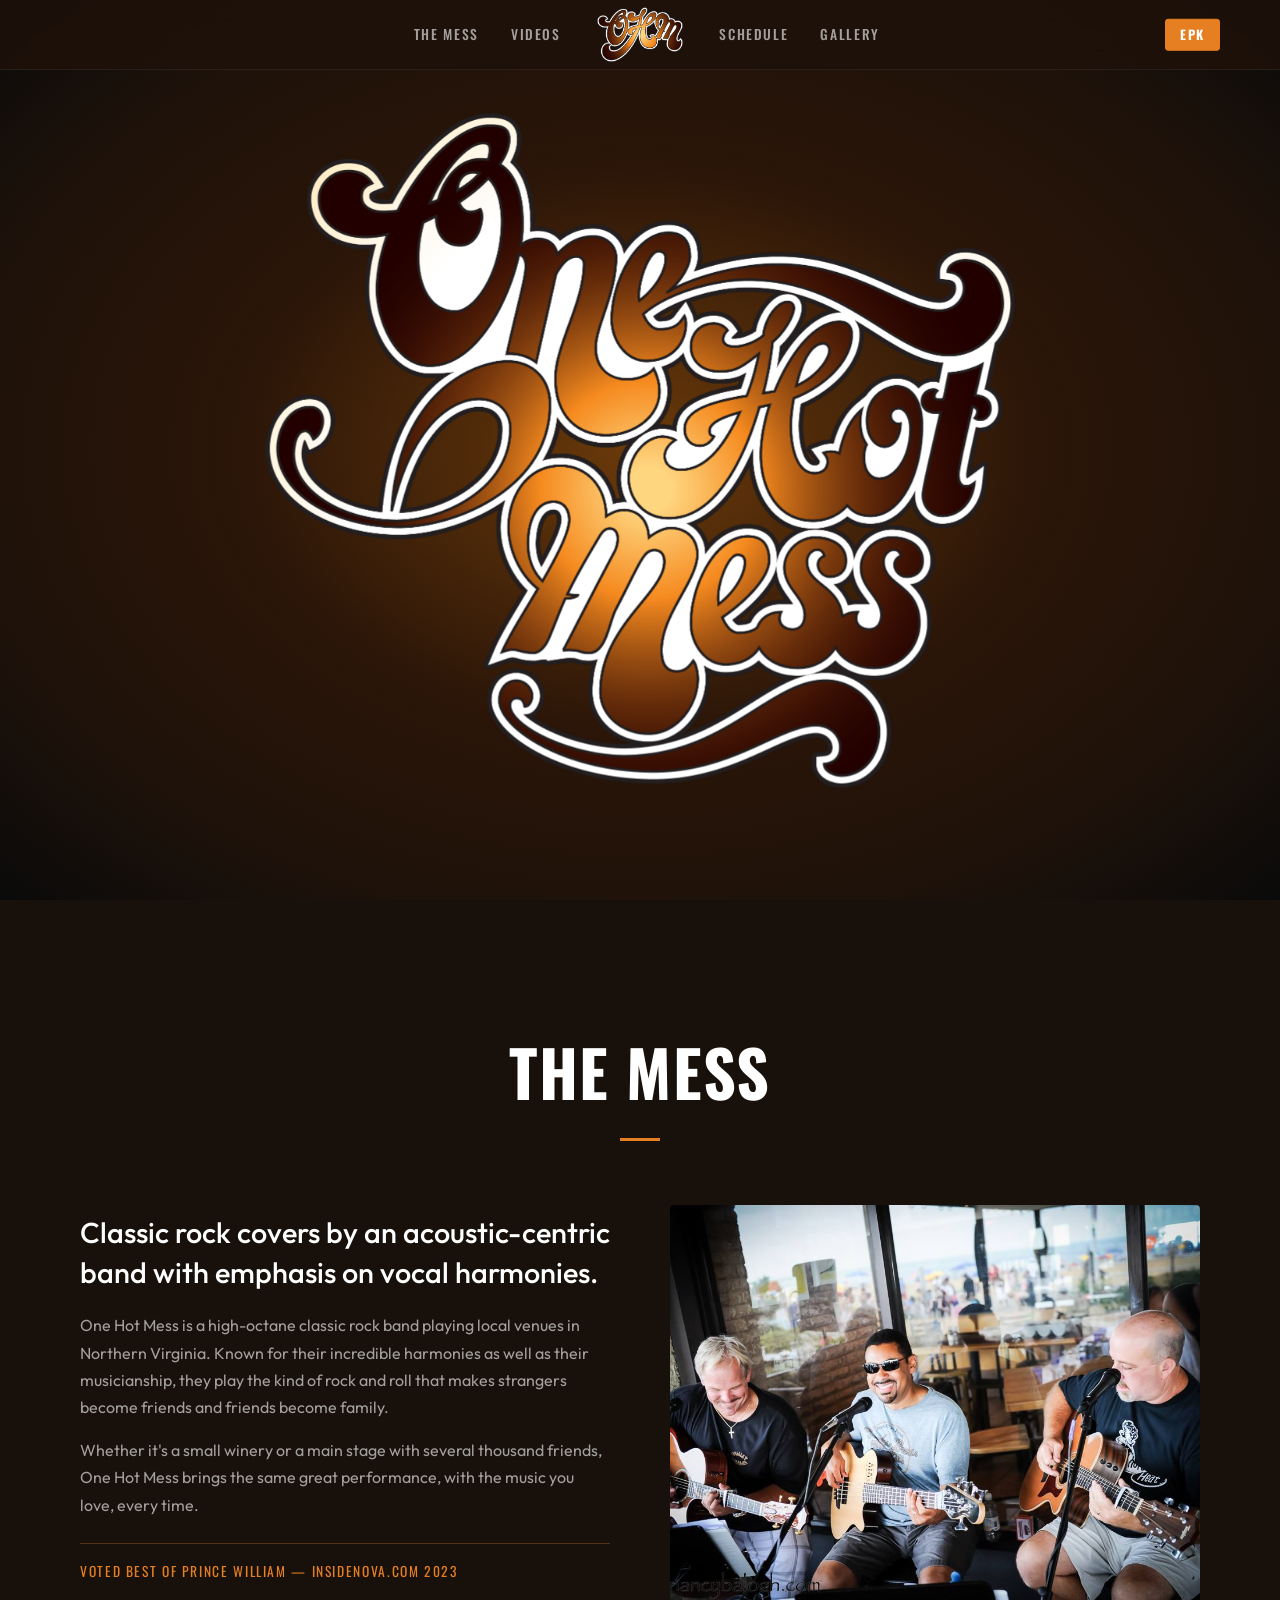
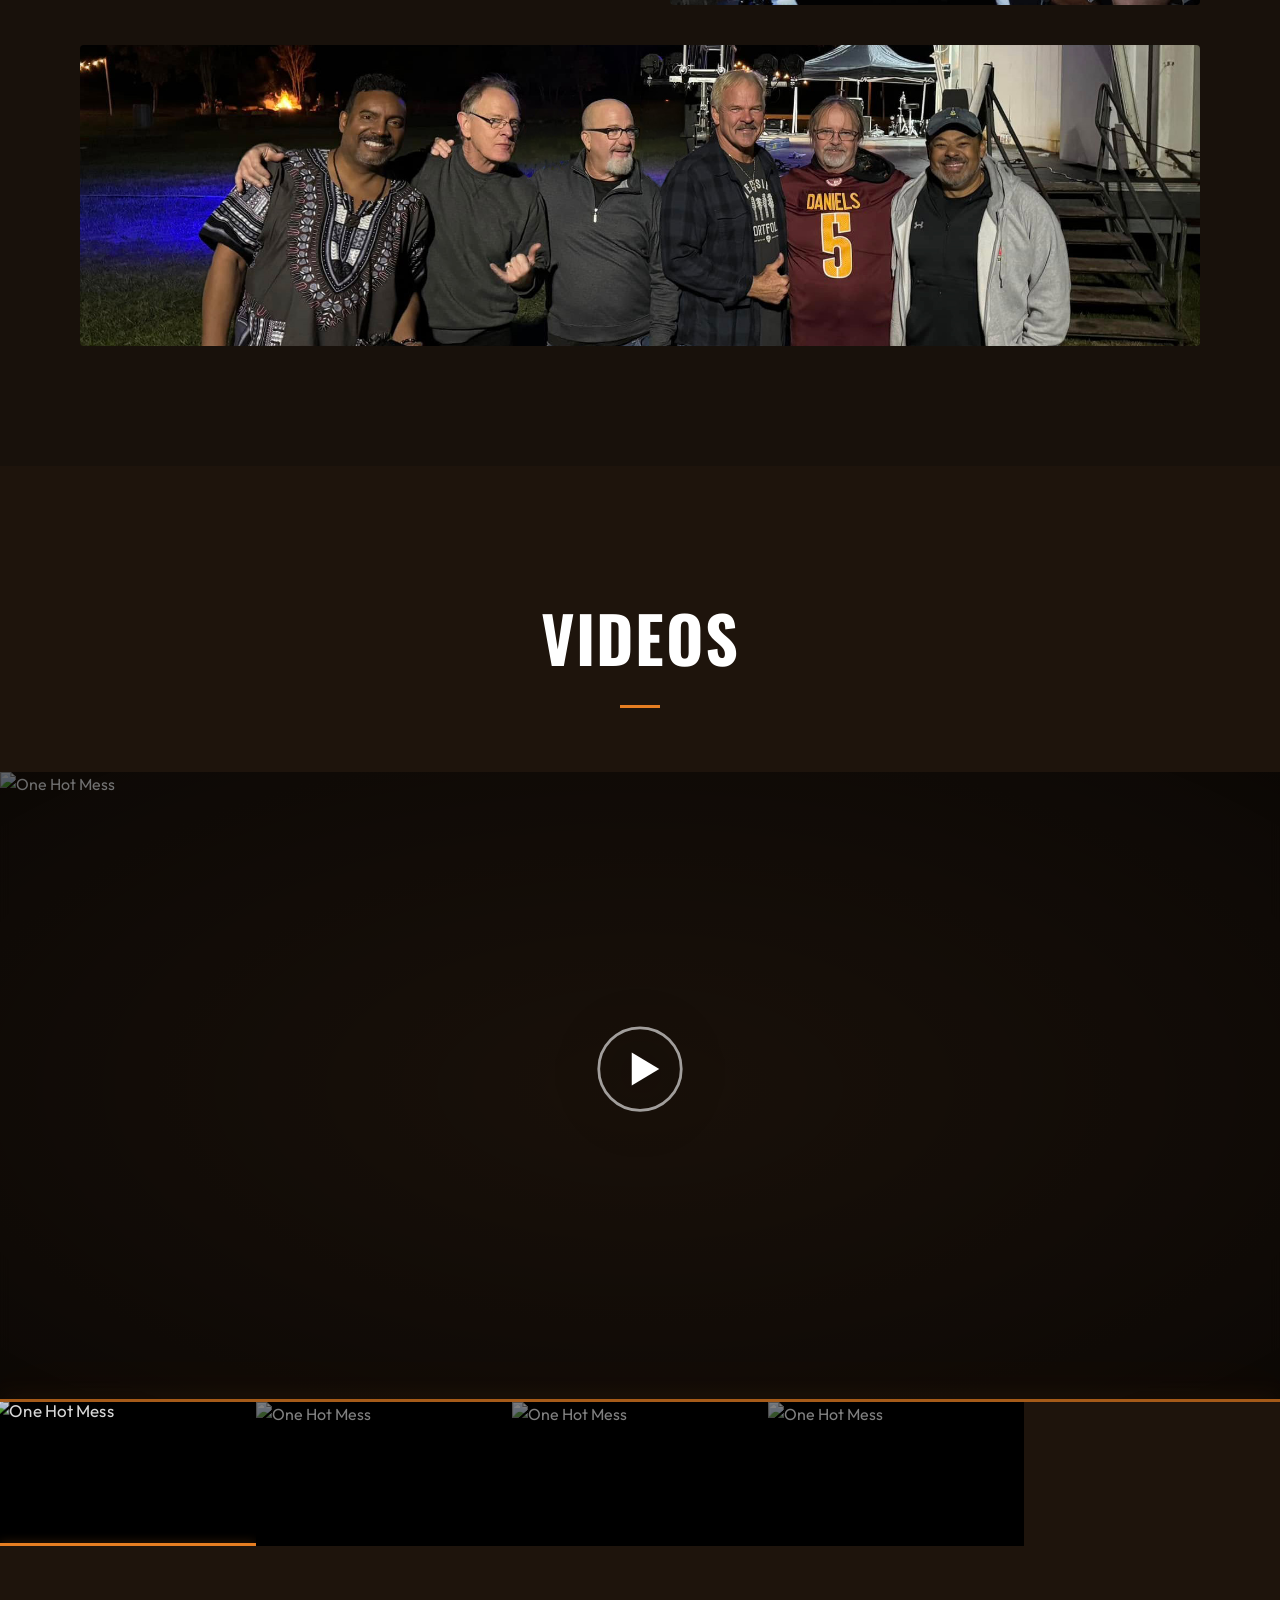
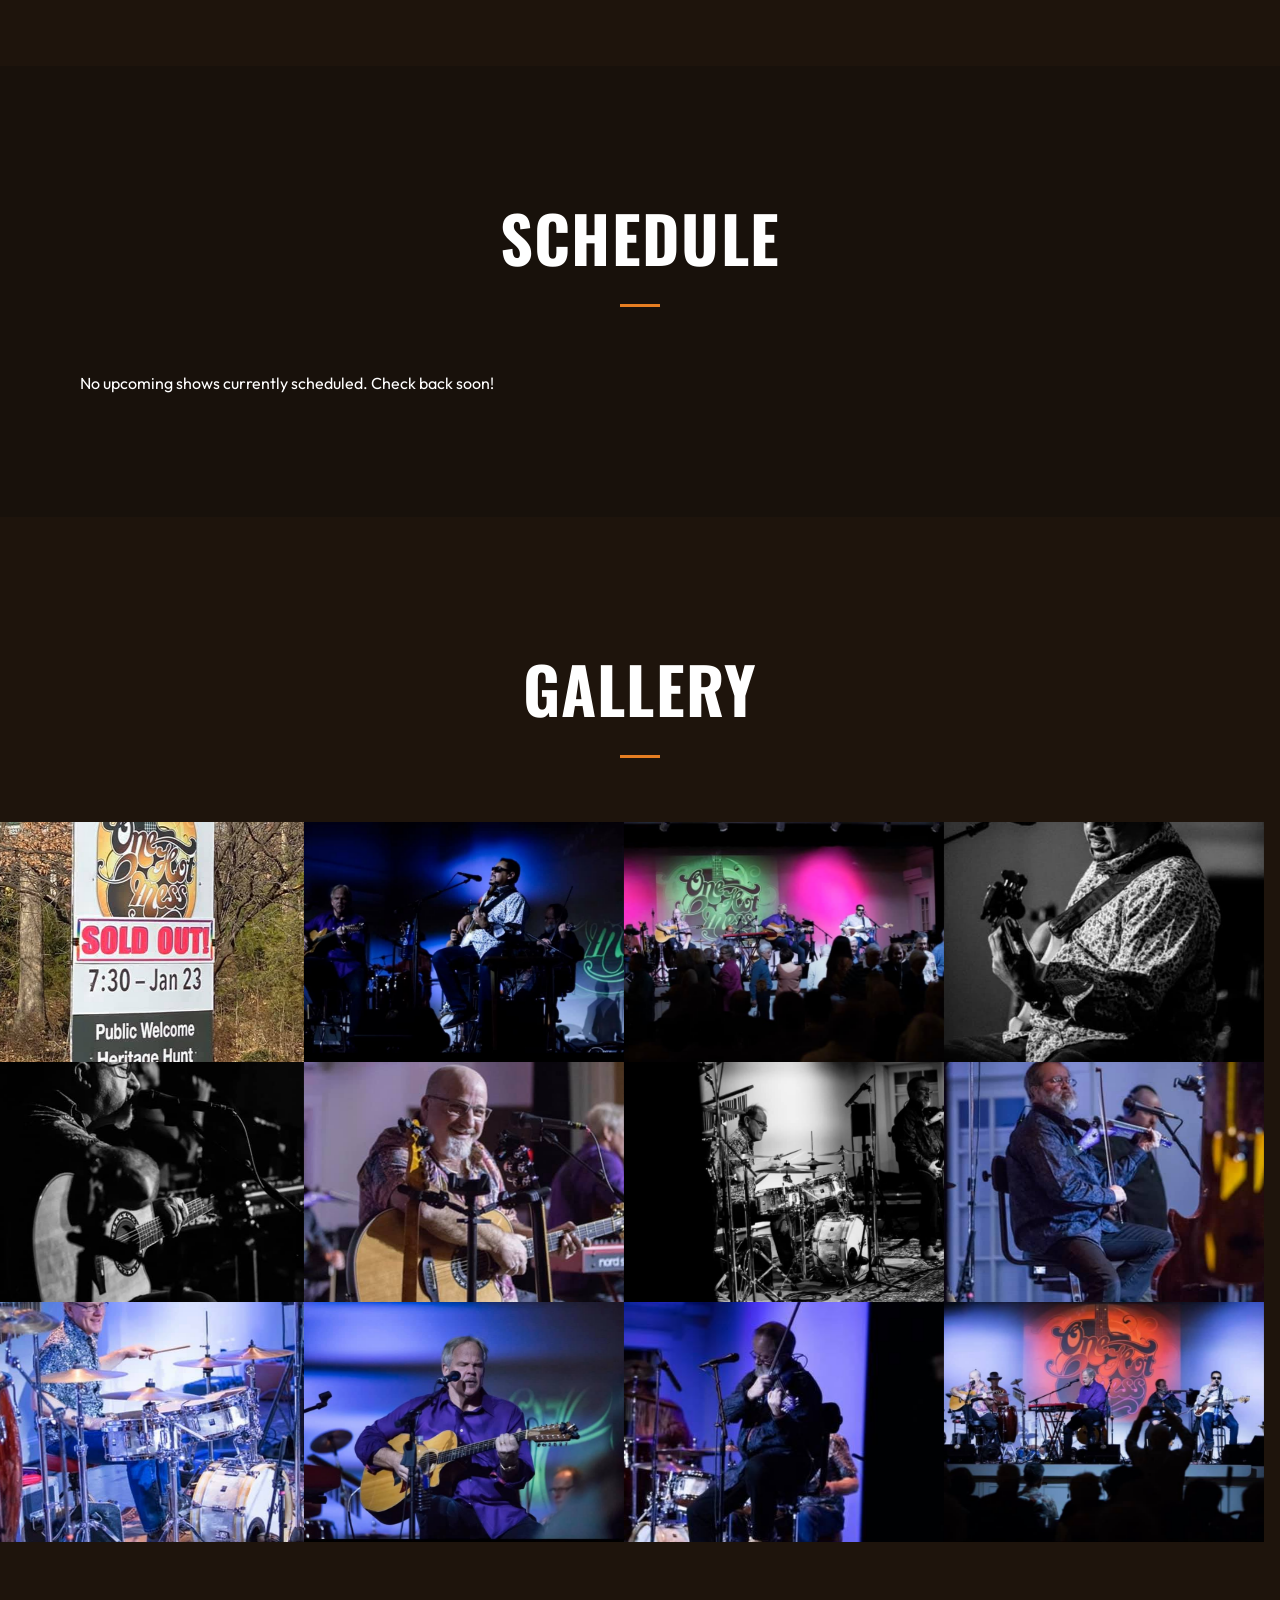
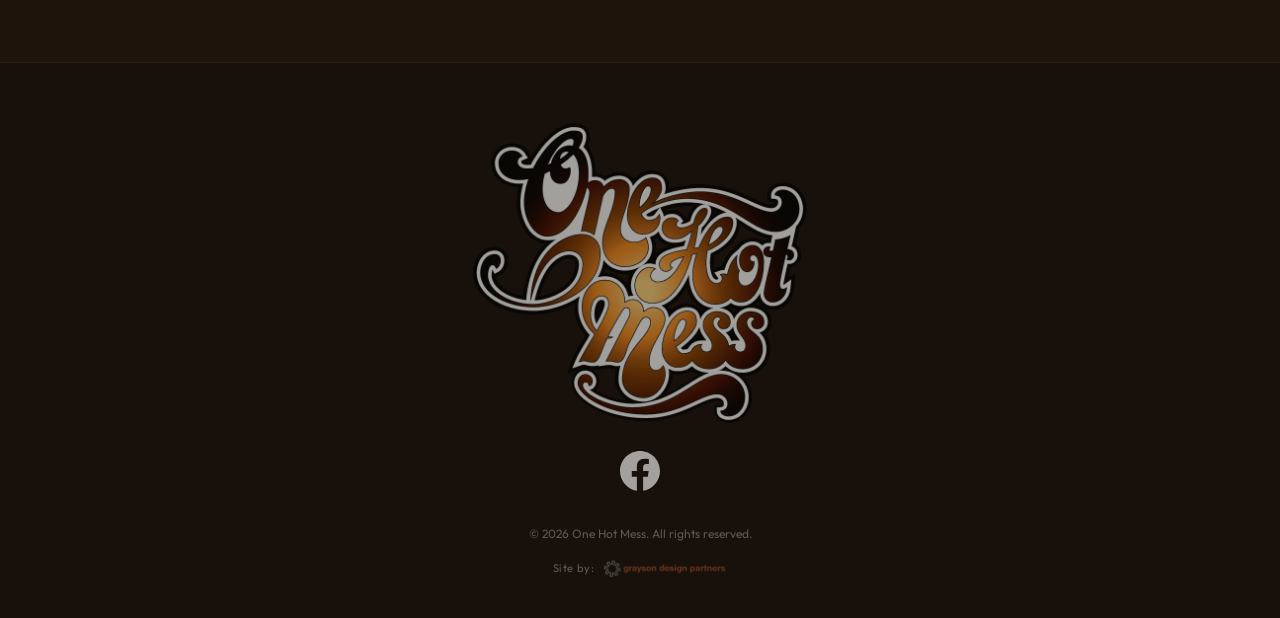
==== index.html @ 22a3da54 "Remove Carry On video (XAkvKLKk4Fc) from index and EPK Co-Authored-By: Claude Sonnet 4.6 <noreply@an" ====
<!DOCTYPE html>
<html lang="en">
<head>
    <meta charset="UTF-8">
    <meta name="viewport" content="width=device-width, initial-scale=1.0, viewport-fit=cover">

    <!-- Google tag (gtag.js) -->
    <script async src="https://www.googletagmanager.com/gtag/js?id=G-FGJPQJSWV5"></script>
    <script>
      window.dataLayer = window.dataLayer || [];
      function gtag(){dataLayer.push(arguments);}
      gtag('js', new Date());
      gtag('config', 'G-FGJPQJSWV5');
    </script>

    <!-- Primary SEO -->
    <title>One Hot Mess | Classic Rock Cover Band in Northern Virginia</title>
    <meta name="description" content="One Hot Mess is a high-octane classic rock cover band playing local venues across Northern Virginia. Known for incredible vocal harmonies and electrifying live performances. Voted Best of Prince William 2023.">
    <meta name="keywords" content="One Hot Mess, OHM, classic rock cover band, Northern Virginia live music, NoVA band, Haymarket, Warrenton, Gainesville, live rock band, cover band Virginia, acoustic rock, vocal harmonies">
    <meta name="author" content="One Hot Mess">
    <meta name="robots" content="index, follow">
    <link rel="canonical" href="https://www.onehotmess.band/">

    <!-- Open Graph / Facebook -->
    <meta property="og:type" content="website">
    <meta property="og:url" content="https://www.onehotmess.band/">
    <meta property="og:title" content="One Hot Mess | Classic Rock Cover Band in Northern Virginia">
    <meta property="og:description" content="High-octane classic rock covers with incredible vocal harmonies. Catch One Hot Mess live at venues across Northern Virginia. Voted Best of Prince William 2023.">
    <meta property="og:image" content="https://www.onehotmess.band/assets/OHM001.jpg">
    <meta property="og:image:width" content="1200">
    <meta property="og:image:height" content="630">
    <meta property="og:image:alt" content="One Hot Mess band performing live">
    <meta property="og:site_name" content="One Hot Mess">
    <meta property="og:locale" content="en_US">
    <meta property="fb:profile_id" content="100062739473361">

    <!-- Twitter Card -->
    <meta name="twitter:card" content="summary_large_image">
    <meta name="twitter:title" content="One Hot Mess | Classic Rock Cover Band in Northern Virginia">
    <meta name="twitter:description" content="High-octane classic rock covers with incredible vocal harmonies. Catch One Hot Mess live at venues across Northern Virginia.">
    <meta name="twitter:image" content="https://www.onehotmess.band/assets/OHM001.jpg">
    <meta name="twitter:image:alt" content="One Hot Mess band performing live">

    <!-- Additional SEO -->
    <meta name="geo.region" content="US-VA">
    <meta name="geo.placename" content="Northern Virginia">
    <meta name="theme-color" content="#1e120a">

    <!-- Favicons -->
    <link rel="icon" type="image/x-icon" href="/favicon.ico">
    <link rel="icon" type="image/png" sizes="32x32" href="/favicon-32x32.png">
    <link rel="icon" type="image/png" sizes="16x16" href="/favicon-16x16.png">
    <link rel="apple-touch-icon" sizes="180x180" href="/apple-touch-icon.png">
    <link rel="manifest" href="/site.webmanifest">

    <!-- Fonts -->
    <link rel="preconnect" href="https://fonts.googleapis.com">
    <link rel="preconnect" href="https://fonts.gstatic.com" crossorigin>
    <link href="https://fonts.googleapis.com/css2?family=Outfit:wght@300;400;500;700;900&family=Oswald:wght@400;500;700&display=swap" rel="stylesheet">
    <link rel="stylesheet" href="style.css">

    <!-- JSON-LD Structured Data -->
    <script type="application/ld+json">
    {
        "@context": "https://schema.org",
        "@graph": [
            {
                "@type": "MusicGroup",
                "@id": "https://www.onehotmess.band/#band",
                "name": "One Hot Mess",
                "alternateName": "OHM",
                "url": "https://www.onehotmess.band",
                "description": "One Hot Mess is a high-octane classic rock cover band playing local venues across Northern Virginia. Known for incredible vocal harmonies and electrifying live performances.",
                "genre": ["Classic Rock", "Rock", "Cover Band"],
                "image": "https://www.onehotmess.band/assets/OHM001.jpg",
                "logo": "https://www.onehotmess.band/assets/OHM_CAPSlogo.png",
                "sameAs": [
                    "https://www.facebook.com/profile.php?id=100062739473361"
                ],
                "contactPoint": {
                    "@type": "ContactPoint",
                    "email": "jonsgrayson@gmail.com",
                    "contactType": "booking"
                },
                "areaServed": {
                    "@type": "Place",
                    "name": "Northern Virginia",
                    "address": {
                        "@type": "PostalAddress",
                        "addressRegion": "VA",
                        "addressCountry": "US"
                    }
                },
                "award": "Best of Prince William 2023 - INSIDENOVA.com",
                "event": [
                    {
                        "@type": "MusicEvent",
                        "name": "One Hot Mess Season Opener",
                        "startDate": "2026-04-18T18:00:00-04:00",
                        "url": "https://www.facebook.com/events/1839648590021648",
                        "location": {
                            "@type": "Place",
                            "name": "The Farm Brewery at Broad Run",
                            "address": {
                                "@type": "PostalAddress",
                                "addressLocality": "Haymarket",
                                "addressRegion": "VA"
                            }
                        },
                        "performer": { "@id": "https://www.onehotmess.band/#band" }
                    },
                    {
                        "@type": "MusicEvent",
                        "name": "One Hot Mess Acoustic at Old Bust Head",
                        "startDate": "2026-04-24T17:00:00-04:00",
                        "url": "https://www.facebook.com/events/1298644595487079",
                        "location": {
                            "@type": "Place",
                            "name": "Old Bust Head Brewing Company",
                            "address": {
                                "@type": "PostalAddress",
                                "addressLocality": "Warrenton",
                                "addressRegion": "VA"
                            }
                        },
                        "performer": { "@id": "https://www.onehotmess.band/#band" }
                    },
                    {
                        "@type": "MusicEvent",
                        "name": "One Hot Mess at Sunshine Ridge",
                        "startDate": "2026-05-17T15:00:00-04:00",
                        "url": "https://www.facebook.com/events/1241410201441050",
                        "location": {
                            "@type": "Place",
                            "name": "The Winery At Sunshine Ridge Farm",
                            "address": {
                                "@type": "PostalAddress",
                                "addressLocality": "Gainesville",
                                "addressRegion": "VA"
                            }
                        },
                        "performer": { "@id": "https://www.onehotmess.band/#band" }
                    },
                    {
                        "@type": "MusicEvent",
                        "name": "One Hot Mess at The Farm",
                        "startDate": "2026-06-13T18:00:00-04:00",
                        "url": "https://www.facebook.com/events/2375690589522982",
                        "location": {
                            "@type": "Place",
                            "name": "The Farm Brewery at Broad Run",
                            "address": {
                                "@type": "PostalAddress",
                                "addressLocality": "Haymarket",
                                "addressRegion": "VA"
                            }
                        },
                        "performer": { "@id": "https://www.onehotmess.band/#band" }
                    }
                ]
            },
            {
                "@type": "WebSite",
                "url": "https://www.onehotmess.band",
                "name": "One Hot Mess",
                "description": "Official website of One Hot Mess - Classic Rock Cover Band in Northern Virginia"
            }
        ]
    }
    </script>
</head>
<body>

    <!-- Preloader -->
    <div id="loader">
        <div class="loader-content">
            <span class="loading-text">LOADING</span>
            <div class="progress-bar"><div id="progress"></div></div>
        </div>
    </div>

    <!-- ========== FIXED CANVAS BACKGROUND ========== -->
    <div class="canvas-container">
        <canvas id="hero-canvas"></canvas>
    </div>

    <!-- ========== STICKY NAV ========== -->
    <nav id="main-nav" class="nav">
        <div class="nav-inner">
            <div class="nav-links nav-left">
                <a href="#the-mess" class="nav-link" data-section="the-mess">THE MESS</a>
                <a href="#videos" class="nav-link" data-section="videos">VIDEOS</a>
            </div>
            <a href="#hero" class="nav-logo">
                <img src="assets/OHM_CAPSlogo.png" alt="OHM Logo">
            </a>
            <div class="nav-links nav-right">
                <a href="#schedule" class="nav-link" data-section="schedule">SCHEDULE</a>
                <a href="#gallery" class="nav-link" data-section="gallery">GALLERY</a>
            </div>
            <a href="epk.html" class="nav-epk-btn">EPK</a>

            <!-- Hamburger (mobile only) -->
            <button class="hamburger" id="hamburger" aria-label="Toggle menu" aria-expanded="false">
                <span class="bar"></span>
                <span class="bar"></span>
                <span class="bar"></span>
            </button>
        </div>

    </nav>

    <!-- Mobile Menu Overlay (outside nav to avoid backdrop-filter containing block) -->
    <div class="mobile-menu" id="mobile-menu">
        <div class="mobile-menu-logo">
            <img src="assets/OHM_CAPSlogo.png" alt="OHM Logo">
        </div>
        <div class="mobile-menu-links">
            <a href="#the-mess" class="mobile-link" data-section="the-mess">THE MESS</a>
            <a href="#videos" class="mobile-link" data-section="videos">VIDEOS</a>
            <a href="#schedule" class="mobile-link" data-section="schedule">SCHEDULE</a>
            <a href="#gallery" class="mobile-link" data-section="gallery">GALLERY</a>
            <a href="epk.html" class="mobile-link">EPK</a>
            <a href="https://www.facebook.com/profile.php?id=100062739473361" target="_blank" rel="noopener noreferrer" class="mobile-link mobile-social" aria-label="Facebook">
                <svg width="28" height="28" viewBox="0 0 24 24" fill="currentColor" xmlns="http://www.w3.org/2000/svg"><path d="M22 12c0-5.523-4.477-10-10-10S2 6.477 2 12c0 4.991 3.657 9.128 8.438 9.878v-6.987h-2.54V12h2.54V9.797c0-2.506 1.492-3.89 3.777-3.89 1.094 0 2.238.195 2.238.195v2.46h-1.26c-1.243 0-1.63.771-1.63 1.562V12h2.773l-.443 2.89h-2.33v6.988C18.343 21.128 22 16.991 22 12z"/></svg>
            </a>
        </div>
    </div>

    <!-- ========== ALL SCROLLING CONTENT ========== -->
    <main class="scroll-content">

        <h1 class="sr-only">One Hot Mess – Classic Rock Cover Band in Northern Virginia</h1>

        <!-- Hero spacer — transparent so canvas shows through -->
        <section id="hero" class="hero-spacer" aria-label="One Hot Mess animated logo">
            <div class="hero-logo-reveal" id="hero-logo-reveal">
                <img src="assets/OHM_Logo_particles.png" alt="One Hot Mess" id="hero-logo-img">
            </div>
            <canvas id="hero-particle-canvas"></canvas>
            <div class="hero-overlay">
            </div>
        </section>

        <!-- THE MESS (About) -->
        <section id="the-mess" class="section section--mess">
            <div class="container">
                <h2 class="section-title">THE MESS</h2>
                <div class="mess-grid">
                    <div class="mess-text">
                        <p class="lead">Classic rock covers by an acoustic-centric band with emphasis on vocal harmonies.</p>
                        <p>One Hot Mess is a high-octane classic rock band playing local venues in Northern Virginia. Known for their incredible harmonies as well as their musicianship, they play the kind of rock and roll that makes strangers become friends and friends become family.</p>
                        <p>Whether it's a small winery or a main stage with several thousand friends, One Hot Mess brings the same great performance, with the music you love, every time.</p>
                        <p class="accolade"><a href="https://www.insidenova.com/best_of/best-of-prince-william-2023-winners/html_13f54e12-18de-11ee-8df9-6fd7891fdf3f.html" target="_blank" rel="noopener noreferrer">Voted Best of Prince William — INSIDENOVA.com 2023</a></p>
                    </div>
                    <div class="mess-image">
                        <div class="band-slideshow" id="band-slideshow">
                            <img src="assets/OHM001.jpg" alt="One Hot Mess" class="band-slide active">
                            <img src="assets/OHM002.jpg" alt="One Hot Mess" class="band-slide">
                            <img src="assets/OHM_SS2.jpg" alt="One Hot Mess" class="band-slide">
                        </div>
                    </div>
                </div>
                <div class="mess-full-photo">
                    <img src="assets/ohm-current01.jpg" alt="One Hot Mess band photo" loading="lazy">
                </div>
            </div>
        </section>

        <!-- VIDEOS -->
        <section id="videos" class="section section--videos">
            <div class="container">
                <h2 class="section-title">VIDEOS</h2>
            </div>

            <!-- Featured hero video -->
            <div class="vid-featured" data-video="z7w3RSIjYN0" data-index="0">
                <img src="https://img.youtube.com/vi/z7w3RSIjYN0/hqdefault.jpg" alt="One Hot Mess" loading="lazy">
                <div class="vid-featured-overlay">
                    <div class="vid-play-ring">
                        <svg viewBox="0 0 64 64" fill="none"><circle cx="32" cy="32" r="30" stroke="white" stroke-width="2" opacity="0.6"/><polygon points="26,20 26,44 46,32" fill="white"/></svg>
                    </div>
                    <span class="vid-featured-label">WATCH NOW</span>
                </div>
                <div class="vid-featured-glow"></div>
            </div>

            <!-- Thumbnail strip -->
            <div class="vid-strip-wrap">
                <div class="vid-strip" id="vid-strip">
                    <div class="vid-card active" data-video="z7w3RSIjYN0" data-index="0">
                        <img src="https://img.youtube.com/vi/z7w3RSIjYN0/mqdefault.jpg" alt="One Hot Mess" loading="lazy">
                        <div class="vid-card-overlay">
                            <div class="vid-card-play"><svg viewBox="0 0 40 40" fill="none"><polygon points="16,12 16,28 28,20" fill="white"/></svg></div>
                        </div>
                        <div class="vid-card-bar"></div>
                    </div>
                    <div class="vid-card" data-video="MkaX3Vx2LHg" data-index="1">
                        <img src="https://img.youtube.com/vi/MkaX3Vx2LHg/mqdefault.jpg" alt="One Hot Mess" loading="lazy">
                        <div class="vid-card-overlay">
                            <div class="vid-card-play"><svg viewBox="0 0 40 40" fill="none"><polygon points="16,12 16,28 28,20" fill="white"/></svg></div>
                        </div>
                        <div class="vid-card-bar"></div>
                    </div>
                    <div class="vid-card" data-video="r_wuEILTV3M" data-index="2">
                        <img src="https://img.youtube.com/vi/r_wuEILTV3M/mqdefault.jpg" alt="One Hot Mess" loading="lazy">
                        <div class="vid-card-overlay">
                            <div class="vid-card-play"><svg viewBox="0 0 40 40" fill="none"><polygon points="16,12 16,28 28,20" fill="white"/></svg></div>
                        </div>
                        <div class="vid-card-bar"></div>
                    </div>
                    <div class="vid-card" data-video="WOXf2M0SlSY" data-index="3">
                        <img src="https://img.youtube.com/vi/WOXf2M0SlSY/mqdefault.jpg" alt="One Hot Mess" loading="lazy">
                        <div class="vid-card-overlay">
                            <div class="vid-card-play"><svg viewBox="0 0 40 40" fill="none"><polygon points="16,12 16,28 28,20" fill="white"/></svg></div>
                        </div>
                        <div class="vid-card-bar"></div>
                    </div>
        </section>

        <!-- VIDEO LIGHTBOX -->
        <div class="lightbox" id="lightbox">
            <button class="lightbox-close" id="lightbox-close" aria-label="Close">&times;</button>
            <button class="lightbox-arrow lightbox-prev" id="lightbox-prev" aria-label="Previous">&#8249;</button>
            <button class="lightbox-arrow lightbox-next" id="lightbox-next" aria-label="Next">&#8250;</button>
            <div class="lightbox-video">
                <iframe id="lightbox-iframe" src="about:blank" frameborder="0" allow="accelerometer; autoplay; clipboard-write; encrypted-media; gyroscope; picture-in-picture; web-share" referrerpolicy="strict-origin-when-cross-origin" allowfullscreen></iframe>
            </div>
            <div class="lightbox-counter" id="lightbox-counter"></div>
        </div>

        <!-- GALLERY LIGHTBOX -->
        <div class="lightbox" id="gallery-lightbox">
            <button class="lightbox-close" id="gallery-lb-close" aria-label="Close">&times;</button>
            <button class="lightbox-arrow lightbox-prev" id="gallery-lb-prev" aria-label="Previous">&#8249;</button>
            <button class="lightbox-arrow lightbox-next" id="gallery-lb-next" aria-label="Next">&#8250;</button>
            <div class="lightbox-image">
                <img id="gallery-lb-img" src="" alt="Gallery Photo">
            </div>
            <div class="lightbox-counter" id="gallery-lb-counter"></div>
        </div>

        <!-- SCHEDULE -->
        <section id="schedule" class="section section--schedule">
            <div class="container">
                <h2 class="section-title">SCHEDULE</h2>
                <div class="schedule-list" id="events-fallback">
                    <!-- Events loaded dynamically from events.json via events.js -->
                </div>
            </div>
        </section>

        <!-- GALLERY -->
        <section id="gallery" class="section section--gallery">
            <div class="container">
                <h2 class="section-title">GALLERY</h2>
            </div>
            <div class="gallery-wall-wrap" id="gallery-wall-wrap">
                <div class="gallery-wall" id="gallery-wall">
                        <div class="gallery-item"><img src="assets/gallery/ohm-01.jpg" alt="OHM Photo" loading="lazy"></div>
                        <div class="gallery-item"><img src="assets/gallery/ohm-02.jpg" alt="OHM Photo" loading="lazy"></div>
                        <div class="gallery-item"><img src="assets/gallery/ohm-03.jpg" alt="OHM Photo" loading="lazy"></div>
                        <div class="gallery-item"><img src="assets/gallery/ohm-04.jpg" alt="OHM Photo" loading="lazy"></div>
                        <div class="gallery-item"><img src="assets/gallery/ohm-05.jpg" alt="OHM Photo" loading="lazy"></div>
                        <div class="gallery-item"><img src="assets/gallery/ohm-06.jpg" alt="OHM Photo" loading="lazy"></div>
                        <div class="gallery-item"><img src="assets/gallery/ohm-07.jpg" alt="OHM Photo" loading="lazy"></div>
                        <div class="gallery-item"><img src="assets/gallery/ohm-08.jpg" alt="OHM Photo" loading="lazy"></div>
                        <div class="gallery-item"><img src="assets/gallery/ohm-09.jpg" alt="OHM Photo" loading="lazy"></div>
                        <div class="gallery-item"><img src="assets/gallery/ohm-10.jpg" alt="OHM Photo" loading="lazy"></div>
                        <div class="gallery-item"><img src="assets/gallery/ohm-11.jpg" alt="OHM Photo" loading="lazy"></div>
                        <div class="gallery-item"><img src="assets/gallery/ohm-12.jpg" alt="OHM Photo" loading="lazy"></div>
                        <div class="gallery-item"><img src="assets/gallery/ohm-13.jpg" alt="OHM Photo" loading="lazy"></div>
                        <div class="gallery-item"><img src="assets/gallery/ohm-14.jpg" alt="OHM Photo" loading="lazy"></div>
                        <div class="gallery-item"><img src="assets/gallery/ohm-15.jpg" alt="OHM Photo" loading="lazy"></div>
                        <div class="gallery-item"><img src="assets/gallery/ohm-16.jpg" alt="OHM Photo" loading="lazy"></div>
                        <div class="gallery-item"><img src="assets/gallery/ohm-17.jpg" alt="OHM Photo" loading="lazy"></div>
                        <div class="gallery-item"><img src="assets/gallery/ohm-18.jpg" alt="OHM Photo" loading="lazy"></div>
                        <div class="gallery-item"><img src="assets/gallery/ohm-19.jpg" alt="OHM Photo" loading="lazy"></div>
                        <div class="gallery-item"><img src="assets/gallery/ohm-20.jpg" alt="OHM Photo" loading="lazy"></div>
                        <div class="gallery-item"><img src="assets/gallery/ohm-21.jpg" alt="OHM Photo" loading="lazy"></div>
                        <div class="gallery-item"><img src="assets/gallery/ohm-22.jpg" alt="OHM Photo" loading="lazy"></div>
                        <div class="gallery-item"><img src="assets/gallery/ohm-23.jpg" alt="OHM Photo" loading="lazy"></div>
                        <div class="gallery-item"><img src="assets/gallery/ohm-24.jpg" alt="OHM Photo" loading="lazy"></div>
                        <div class="gallery-item"><img src="assets/gallery/ohm-25.png" alt="OHM Photo" loading="lazy"></div>
                        <div class="gallery-item"><img src="assets/gallery/ohm-26.jpg" alt="OHM Photo" loading="lazy"></div>
                        <div class="gallery-item"><img src="assets/gallery/ohm-27.jpg" alt="OHM Photo" loading="lazy"></div>
                        <div class="gallery-item"><img src="assets/gallery/ohm-28.jpg" alt="OHM Photo" loading="lazy"></div>
                        <div class="gallery-item"><img src="assets/gallery/ohm-29.jpg" alt="OHM Photo" loading="lazy"></div>
                        <div class="gallery-item"><img src="assets/gallery/ohm-30.jpg" alt="OHM Photo" loading="lazy"></div>
                        <div class="gallery-item"><img src="assets/gallery/ohm-31.jpg" alt="OHM Photo" loading="lazy"></div>
                        <div class="gallery-item"><img src="assets/gallery/ohm-32.jpg" alt="OHM Photo" loading="lazy"></div>
                        <div class="gallery-item"><img src="assets/gallery/ohm-33.jpg" alt="OHM Photo" loading="lazy"></div>
                        <div class="gallery-item"><img src="assets/gallery/ohm-34.jpg" alt="OHM Photo" loading="lazy"></div>
                        <div class="gallery-item"><img src="assets/gallery/ohm-35.jpg" alt="OHM Photo" loading="lazy"></div>
                        <div class="gallery-item"><img src="assets/gallery/ohm-36.jpg" alt="OHM Photo" loading="lazy"></div>
                        <div class="gallery-item"><img src="assets/gallery/ohm-37.jpg" alt="OHM Photo" loading="lazy"></div>
                        <div class="gallery-item"><img src="assets/gallery/ohm-38.jpg" alt="OHM Photo" loading="lazy"></div>
                        <div class="gallery-item"><img src="assets/gallery/ohm-39.jpg" alt="OHM Photo" loading="lazy"></div>
                        <div class="gallery-item"><img src="assets/gallery/ohm-40.jpg" alt="OHM Photo" loading="lazy"></div>
                        <div class="gallery-item"><img src="assets/gallery/ohm-41.jpg" alt="OHM Photo" loading="lazy"></div>
                        <div class="gallery-item"><img src="assets/gallery/ohm-42.jpg" alt="OHM Photo" loading="lazy"></div>
                        <div class="gallery-item"><img src="assets/gallery/ohm-43.jpg" alt="OHM Photo" loading="lazy"></div>
                        <div class="gallery-item"><img src="assets/gallery/ohm-44.jpg" alt="OHM Photo" loading="lazy"></div>
                        <div class="gallery-item"><img src="assets/gallery/ohm-45.jpg" alt="OHM Photo" loading="lazy"></div>
                        <div class="gallery-item"><img src="assets/gallery/ohm-46.jpg" alt="OHM Photo" loading="lazy"></div>
                        <div class="gallery-item"><img src="assets/gallery/ohm-47.jpg" alt="OHM Photo" loading="lazy"></div>
                        <div class="gallery-item"><img src="assets/gallery/ohm-48.jpg" alt="OHM Photo" loading="lazy"></div>
                        <div class="gallery-item"><img src="assets/gallery/ohm-49.jpg" alt="OHM Photo" loading="lazy"></div>
                        <div class="gallery-item"><img src="assets/gallery/ohm-50.jpg" alt="OHM Photo" loading="lazy"></div>
                        <div class="gallery-item"><img src="assets/gallery/ohm-51.jpg" alt="OHM Photo" loading="lazy"></div>
                        <div class="gallery-item"><img src="assets/gallery/ohm-52.jpg" alt="OHM Photo" loading="lazy"></div>
                        <div class="gallery-item"><img src="assets/gallery/ohm-53.jpg" alt="OHM Photo" loading="lazy"></div>
                        <div class="gallery-item"><img src="assets/gallery/ohm-54.jpg" alt="OHM Photo" loading="lazy"></div>
                        <div class="gallery-item"><img src="assets/gallery/ohm-55.jpg" alt="OHM Photo" loading="lazy"></div>
                        <div class="gallery-item"><img src="assets/gallery/ohm-56.jpg" alt="OHM Photo" loading="lazy"></div>
                        <div class="gallery-item"><img src="assets/gallery/ohm-57.jpg" alt="OHM Photo" loading="lazy"></div>
                        <div class="gallery-item"><img src="assets/gallery/ohm-58.jpg" alt="OHM Photo" loading="lazy"></div>
                        <div class="gallery-item"><img src="assets/gallery/ohm-59.jpg" alt="OHM Photo" loading="lazy"></div>
                        <div class="gallery-item"><img src="assets/gallery/ohm-60.jpg" alt="OHM Photo" loading="lazy"></div>
                        <div class="gallery-item"><img src="assets/gallery/ohm-61.jpg" alt="OHM Photo" loading="lazy"></div>
                        <div class="gallery-item"><img src="assets/gallery/ohm-62.jpg" alt="OHM Photo" loading="lazy"></div>
                        <div class="gallery-item"><img src="assets/gallery/ohm-63.jpg" alt="OHM Photo" loading="lazy"></div>
                        <div class="gallery-item"><img src="assets/gallery/ohm-64.jpg" alt="OHM Photo" loading="lazy"></div>
                        <div class="gallery-item"><img src="assets/gallery/ohm-65.jpg" alt="OHM Photo" loading="lazy"></div>
                        <div class="gallery-item"><img src="assets/gallery/ohm-66.jpg" alt="OHM Photo" loading="lazy"></div>
                    </div>
                </div>
        </section>

        <!-- FOOTER -->
        <footer class="footer">
            <div class="container">
                <a href="#hero" class="footer-logo-link"><img src="assets/LogoLight01.png" alt="One Hot Mess" class="footer-logo"></a>
                <div class="footer-socials">
                    <a href="https://www.facebook.com/profile.php?id=100062739473361" target="_blank" rel="noopener noreferrer" aria-label="Facebook" class="social-link">
                        <svg width="48" height="48" viewBox="0 0 24 24" fill="currentColor" xmlns="http://www.w3.org/2000/svg"><path d="M22 12c0-5.523-4.477-10-10-10S2 6.477 2 12c0 4.991 3.657 9.128 8.438 9.878v-6.987h-2.54V12h2.54V9.797c0-2.506 1.492-3.89 3.777-3.89 1.094 0 2.238.195 2.238.195v2.46h-1.26c-1.243 0-1.63.771-1.63 1.562V12h2.773l-.443 2.89h-2.33v6.988C18.343 21.128 22 16.991 22 12z"/></svg>
                    </a>
                </div>
                <p class="footer-copy">&copy; 2026 One Hot Mess. All rights reserved.</p>
                <div class="footer-credit">
                    <span>Site by:</span>
                    <a href="https://graysondp.com" target="_blank" rel="noopener noreferrer"><img src="assets/GDP-Logo.png" alt="GraysonDesign Partners" class="footer-credit-logo"></a>
                </div>
            </div>
        </footer>

    </main>

    <script src="script.js"></script>
    <script src="hero-particles.js"></script>
    <script src="events.js"></script>
</body>
</html>
---- style.css ----
/* =============================================
   ONE HOT MESS — Mobile-First Stylesheet
   Canvas fixed behind, everything scrolls over it
   ============================================= */

:root {
    --bg-color: #0a0a0a;
    --bg-section: rgba(30, 20, 12, 0.75);
    --bg-section-alt: rgba(36, 24, 14, 0.78);
    --text-primary: #ffffff;
    --text-muted: rgba(255, 255, 255, 0.6);
    --accent: #e67e22;
    --accent-glow: rgba(230, 126, 34, 0.4);
    --font-heading: 'Oswald', sans-serif;
    --font-body: 'Outfit', sans-serif;
    --nav-height: 60px;
    --ease-out: cubic-bezier(0.16, 1, 0.3, 1);
    --ease-smooth: cubic-bezier(0.25, 1, 0.5, 1);
}

*, *::before, *::after {
    margin: 0;
    padding: 0;
    box-sizing: border-box;
}

html {
    scroll-behavior: smooth;
    -webkit-font-smoothing: antialiased;
    -moz-osx-font-smoothing: grayscale;
}

body {
    background-color: var(--bg-color);
    color: var(--text-primary);
    font-family: var(--font-body);
    font-weight: 400;
    line-height: 1.6;
    overscroll-behavior: none;
}

img {
    max-width: 100%;
    display: block;
}

/* Screen-reader only — visible to search engines & assistive tech */
.sr-only {
    position: absolute;
    width: 1px;
    height: 1px;
    padding: 0;
    margin: -1px;
    overflow: hidden;
    clip: rect(0, 0, 0, 0);
    white-space: nowrap;
    border: 0;
}

a {
    color: inherit;
    text-decoration: none;
}

.container {
    width: 100%;
    max-width: 1200px;
    margin: 0 auto;
    padding: 0 20px;
}

/* =============================================
   PRELOADER
   ============================================= */
#loader {
    position: fixed;
    inset: 0;
    background-color: var(--bg-color);
    z-index: 9999;
    display: flex;
    justify-content: center;
    align-items: center;
    transition: opacity 0.8s var(--ease-out), visibility 0.8s;
}

.loader-content {
    text-align: center;
    width: 200px;
}

.loading-text {
    font-family: var(--font-heading);
    font-size: 1rem;
    letter-spacing: 0.3em;
    font-weight: 500;
    display: block;
    margin-bottom: 16px;
    opacity: 0.8;
}

.progress-bar {
    width: 100%;
    height: 1px;
    background: rgba(255, 255, 255, 0.1);
    position: relative;
    overflow: hidden;
}

#progress {
    position: absolute;
    top: 0;
    left: 0;
    height: 100%;
    width: 0%;
    background: var(--text-primary);
    transition: width 0.1s linear;
    box-shadow: 0 0 8px rgba(255, 255, 255, 0.4);
}

/* =============================================
   FIXED CANVAS — always behind everything
   ============================================= */
.canvas-container {
    position: fixed;
    top: 0;
    left: 0;
    width: 100vw;
    height: 100vh;
    height: 100svh;          /* small-viewport height for mobile */
    z-index: 0;
    background-color: var(--bg-color);
    overflow: hidden;
}

#hero-canvas {
    display: block;
    width: 100%;
    height: 100%;
    object-fit: cover;       /* fallback if browser renders canvas as replaced element */
}

/* Soft vignette overlay on the canvas */
.canvas-container::after {
    content: "";
    position: absolute;
    inset: 0;
    background: linear-gradient(
        to bottom,
        rgba(10, 10, 10, 0.6) 0%,
        rgba(10, 10, 10, 0.2) 25%,
        rgba(10, 10, 10, 0.2) 60%,
        rgba(10, 10, 10, 0.7) 100%
    );
    pointer-events: none;
}

/* =============================================
   SCROLL CONTENT — sits on top of canvas
   ============================================= */
.scroll-content {
    position: relative;
    z-index: 10;
}

/* =============================================
   HERO SPACER — transparent, lets canvas show through
   ============================================= */
.hero-spacer {
    position: relative;
    height: 100vh;
    height: 100svh;
    display: flex;
    align-items: center;
    justify-content: center;
    background: #0a0a0a;
}

/* Logo reveal image — fades in after particles assemble, then floats */
.hero-logo-reveal {
    position: absolute;
    inset: 0;
    display: flex;
    align-items: center;
    justify-content: center;
    z-index: 4;
    pointer-events: none;
}

.hero-logo-reveal img {
    width: 75%;
    max-height: 75vh;
    height: auto;
    object-fit: contain;
    opacity: 0;
    transform: scale(0);
}

.hero-logo-reveal img.revealed {
    animation: logoPop 0.6s cubic-bezier(0.34, 1.56, 0.64, 1) forwards,
               logoFloat 6s ease-in-out 0.6s infinite;
}

@keyframes logoPop {
    0%   { opacity: 0; transform: scale(0); }
    60%  { opacity: 1; transform: scale(1.08); }
    100% { opacity: 1; transform: scale(1); }
}

@keyframes logoFloat {
    0%, 100% { transform: scale(1) translateY(0); }
    50% { transform: scale(1) translateY(-12px); }
}

/* Particle canvas — sits above logo during entry, then removed */
#hero-particle-canvas {
    position: absolute;
    inset: 0;
    width: 100%;
    height: 100%;
    z-index: 5;
    pointer-events: none;
}

/* Hero background — fully opaque dark brown with orange radial glow */
.hero-spacer::before {
    content: '';
    position: absolute;
    inset: 0;
    background: radial-gradient(ellipse at center, #6b3a0a 0%, #2a1508 45%, #1e120a 75%, #0a0a0a 100%);
    z-index: 1;
    pointer-events: none;
}

.hero-overlay {
    position: relative;
    z-index: 15;
    height: 100%;
    pointer-events: none;
    display: flex;
    flex-direction: column;
    align-items: center;
    justify-content: center;
    text-align: center;
    padding: 0 20px;
}

.hero-content {
    opacity: 0;
    transform: translateY(30px);
    animation: fadeUp 1.2s var(--ease-smooth) 0.5s forwards;
}

.hero-title {
    font-family: var(--font-heading);
    font-size: clamp(3.5rem, 12vw, 10rem);
    font-weight: 700;
    text-transform: uppercase;
    letter-spacing: -0.02em;
    line-height: 0.95;
    color: var(--text-primary);
    text-shadow: 0 4px 40px rgba(0, 0, 0, 0.6);
}

.hero-tagline {
    font-size: clamp(1rem, 3vw, 1.5rem);
    font-weight: 300;
    color: var(--text-muted);
    margin-top: 16px;
    letter-spacing: 0.05em;
    text-shadow: 0 2px 12px rgba(0, 0, 0, 0.8);
}

.scroll-cue {
    position: absolute;
    bottom: 32px;
    display: flex;
    flex-direction: column;
    align-items: center;
    gap: 8px;
    opacity: 0;
    animation: fadeUp 1s var(--ease-smooth) 1.5s forwards;
}

.scroll-cue span {
    font-family: var(--font-heading);
    font-size: 0.7rem;
    letter-spacing: 0.3em;
    color: var(--text-muted);
}

.scroll-arrow {
    width: 1px;
    height: 24px;
    background: var(--text-muted);
    position: relative;
    animation: pulse-down 2s ease-in-out infinite;
}

@keyframes fadeUp {
    to { opacity: 1; transform: translateY(0); }
}

@keyframes pulse-down {
    0%, 100% { opacity: 0.4; transform: scaleY(1); }
    50% { opacity: 1; transform: scaleY(1.4); }
}

/* =============================================
   STICKY NAV — Mobile First
   ============================================= */
.nav {
    position: fixed;
    top: 0;
    left: 0;
    width: 100%;
    height: var(--nav-height);
    z-index: 1000;
    background: rgba(30, 18, 10, 0.88);
    backdrop-filter: blur(12px);
    -webkit-backdrop-filter: blur(12px);
    border-bottom: 1px solid rgba(255, 255, 255, 0.06);
    transition: background 0.4s, transform 0.4s var(--ease-out);
}

.nav.nav--hidden {
    transform: translateY(-100%);
}

.nav.nav--solid {
    background: rgba(30, 18, 10, 0.97);
}

.nav-inner {
    display: flex;
    align-items: center;
    justify-content: center;
    height: 100%;
    max-width: 1200px;
    margin: 0 auto;
    padding: 0 20px;
    position: relative;
}

/* Desktop nav links — hidden on mobile */
.nav-links {
    display: none;
}

.nav-logo {
    display: flex;
    align-items: center;
}

.nav-logo img {
    height: 47px;
    width: auto;
    transition: opacity 0.3s;
}

.nav-logo:hover img {
    opacity: 0.8;
}

.nav-epk-btn {
    display: none;
}

/* Mobile social link in hamburger menu */
.mobile-social {
    margin-top: 16px;
    opacity: 0;
    transform: translateY(20px);
}

.mobile-social svg {
    opacity: 0.6;
    transition: opacity 0.3s;
}

.mobile-social:hover svg,
.mobile-social:active svg {
    opacity: 1;
}

/* =============================================
   HAMBURGER
   ============================================= */
.hamburger {
    position: absolute;
    right: 12px;
    top: 50%;
    transform: translateY(-50%);
    display: flex;
    flex-direction: column;
    justify-content: center;
    align-items: center;
    gap: 5px;
    width: 44px;
    height: 44px;
    background: none;
    border: none;
    cursor: pointer;
    padding: 8px;
    z-index: 1001;
    -webkit-tap-highlight-color: transparent;
}

.hamburger .bar {
    display: block;
    width: 100%;
    height: 2px;
    background-color: var(--text-primary);
    transition: transform 0.3s var(--ease-out), opacity 0.3s;
    transform-origin: center;
}

.hamburger.active .bar:nth-child(1) {
    transform: translateY(7px) rotate(45deg);
}

.hamburger.active .bar:nth-child(2) {
    opacity: 0;
}

.hamburger.active .bar:nth-child(3) {
    transform: translateY(-7px) rotate(-45deg);
}

/* =============================================
   MOBILE MENU OVERLAY
   ============================================= */
.mobile-menu {
    position: fixed;
    top: 0;
    left: 0;
    width: 100%;
    height: 100%;
    background: rgba(10, 10, 10, 0.97);
    backdrop-filter: blur(20px);
    -webkit-backdrop-filter: blur(20px);
    z-index: 1050;
    display: flex;
    flex-direction: column;
    align-items: center;
    justify-content: center;
    gap: 36px;
    padding: 20px;
    overflow-y: auto;
    opacity: 0;
    visibility: hidden;
    transition: opacity 0.4s var(--ease-out), visibility 0.4s;
}

.mobile-menu.open {
    opacity: 1;
    visibility: visible;
}

.mobile-menu-logo img {
    height: 60px;
    width: auto;
}

.mobile-menu-links {
    display: flex;
    flex-direction: column;
    align-items: center;
    gap: 24px;
}

.mobile-link {
    font-family: var(--font-heading);
    font-size: 2rem;
    font-weight: 700;
    letter-spacing: 0.08em;
    color: var(--text-primary);
    opacity: 0;
    transform: translateY(20px);
    transition: opacity 0.4s var(--ease-smooth), transform 0.4s var(--ease-smooth), color 0.3s;
}

.mobile-menu.open .mobile-link {
    opacity: 1;
    transform: translateY(0);
}

.mobile-menu.open .mobile-link:nth-child(1) { transition-delay: 0.1s; }
.mobile-menu.open .mobile-link:nth-child(2) { transition-delay: 0.15s; }
.mobile-menu.open .mobile-link:nth-child(3) { transition-delay: 0.2s; }
.mobile-menu.open .mobile-link:nth-child(4) { transition-delay: 0.25s; }
.mobile-menu.open .mobile-link:nth-child(5) { transition-delay: 0.3s; }

.mobile-link:hover,
.mobile-link:active {
    color: var(--accent);
}

/* =============================================
   SECTIONS — Shared
   These have semi-opaque backgrounds so the
   canvas animation peeks through at the edges
   ============================================= */
.section {
    padding: 80px 0;
    position: relative;
    background: var(--bg-section);
    backdrop-filter: blur(6px);
    -webkit-backdrop-filter: blur(6px);
}

.section-title {
    font-family: var(--font-heading);
    font-size: clamp(2.5rem, 6vw, 4rem);
    font-weight: 700;
    text-transform: uppercase;
    letter-spacing: 0.02em;
    margin-bottom: 48px;
    text-align: center;
    position: relative;
}

.section-title::after {
    content: '';
    display: block;
    width: 40px;
    height: 3px;
    background: var(--accent);
    margin: 16px auto 0;
}

/* Scroll reveal */
.reveal {
    opacity: 0;
    transform: translateY(30px);
    transition: opacity 0.8s var(--ease-smooth), transform 0.8s var(--ease-smooth);
}

.reveal.visible {
    opacity: 1;
    transform: translateY(0);
}

/* =============================================
   THE MESS (About)
   ============================================= */
.section--mess {
    background: var(--bg-section);
}

.mess-grid {
    display: flex;
    flex-direction: column;
    gap: 40px;
}

.mess-text .lead {
    font-size: clamp(1.3rem, 3vw, 1.8rem);
    font-weight: 500;
    color: var(--text-primary);
    margin-bottom: 20px;
    line-height: 1.4;
}

.mess-text p {
    font-size: 1rem;
    color: var(--text-muted);
    margin-bottom: 16px;
    line-height: 1.7;
}

.mess-text .accolade {
    font-family: var(--font-heading);
    font-size: 0.85rem;
    letter-spacing: 0.12em;
    text-transform: uppercase;
    color: var(--accent);
    margin-top: 24px;
    padding-top: 16px;
    border-top: 1px solid rgba(230, 126, 34, 0.3);
}

.mess-text .accolade,
.mess-text .accolade a {
    color: #e67e22;
    text-decoration: none;
    transition: color 0.3s;
}

.mess-text .accolade a:hover {
    color: var(--text-primary);
}

.mess-full-photo {
    margin-top: 40px;
    width: 100%;
    border-radius: 4px;
    overflow: hidden;
}

.mess-full-photo img {
    width: 100%;
    height: auto;
    display: block;
    object-fit: cover;
}

.image-placeholder {
    background: rgba(255, 255, 255, 0.04);
    border: 1px solid rgba(255, 255, 255, 0.08);
    display: flex;
    align-items: center;
    justify-content: center;
    min-height: 280px;
    width: 100%;
    font-family: var(--font-heading);
    font-size: 0.8rem;
    letter-spacing: 0.2em;
    color: var(--text-muted);
    text-transform: uppercase;
}

/* Band photo slideshow */
.band-slideshow {
    position: relative;
    width: 100%;
    min-height: 280px;
    overflow: hidden;
    border-radius: 4px;
}

.band-slide {
    position: absolute;
    inset: 0;
    width: 100%;
    height: 100%;
    object-fit: cover;
    opacity: 0;
    transition: opacity 1.2s ease-in-out;
}

.band-slide.active {
    opacity: 1;
}

/* =============================================
   VIDEOS — Cinematic Featured + Strip
   ============================================= */
.section--videos {
    background: var(--bg-section-alt);
    overflow: hidden;
}

/* --- Featured hero video --- */
.vid-featured {
    position: relative;
    width: 100%;
    aspect-ratio: 16 / 9;
    max-height: 70vh;
    overflow: hidden;
    cursor: pointer;
    margin-bottom: 0;
}

.vid-featured img {
    position: absolute;
    inset: 0;
    width: 100%;
    height: 100%;
    object-fit: cover;
    transition: transform 0.8s var(--ease-out);
}

.vid-featured:hover img {
    transform: scale(1.04);
}

.vid-featured-overlay {
    position: absolute;
    inset: 0;
    display: flex;
    flex-direction: column;
    align-items: center;
    justify-content: center;
    gap: 16px;
    background: radial-gradient(ellipse at center, rgba(0,0,0,0.15) 0%, rgba(0,0,0,0.6) 100%);
    transition: background 0.4s;
    z-index: 2;
}

.vid-featured:hover .vid-featured-overlay {
    background: radial-gradient(ellipse at center, rgba(0,0,0,0.05) 0%, rgba(0,0,0,0.5) 100%);
}

.vid-play-ring {
    width: 72px;
    height: 72px;
    transition: transform 0.4s var(--ease-out);
}

.vid-featured:hover .vid-play-ring {
    transform: scale(1.15);
}

.vid-play-ring svg {
    width: 100%;
    height: 100%;
    filter: drop-shadow(0 4px 20px rgba(0,0,0,0.5));
}

.vid-featured-label {
    font-family: var(--font-heading);
    font-size: 0.75rem;
    letter-spacing: 0.25em;
    color: var(--text-primary);
    opacity: 0;
    transform: translateY(8px);
    transition: opacity 0.4s var(--ease-smooth), transform 0.4s var(--ease-smooth);
}

.vid-featured:hover .vid-featured-label {
    opacity: 1;
    transform: translateY(0);
}

/* Red glow on bottom edge */
.vid-featured-glow {
    position: absolute;
    bottom: 0;
    left: 0;
    right: 0;
    height: 3px;
    background: var(--accent);
    box-shadow: 0 0 20px var(--accent-glow), 0 0 60px var(--accent-glow);
    z-index: 3;
    opacity: 0.7;
}

/* --- Thumbnail strip --- */
.vid-strip-wrap {
    overflow: hidden;
    position: relative;
}

.vid-strip {
    display: flex;
    overflow-x: auto;
    scrollbar-width: none;
    -webkit-overflow-scrolling: touch;
    scroll-snap-type: x proximity;
    gap: 0;
}

.vid-strip::-webkit-scrollbar {
    display: none;
}

.vid-card {
    position: relative;
    flex: 0 0 calc(60vw);
    aspect-ratio: 16 / 9;
    overflow: hidden;
    cursor: pointer;
    background: #000;
}

.vid-card img {
    width: 100%;
    height: 100%;
    object-fit: cover;
    transition: transform 0.5s var(--ease-out), filter 0.5s;
    filter: brightness(0.5) saturate(0.7);
}

.vid-card:hover img,
.vid-card.active img {
    transform: scale(1.06);
    filter: brightness(0.85) saturate(1);
}

.vid-card-overlay {
    position: absolute;
    inset: 0;
    display: flex;
    align-items: center;
    justify-content: center;
    opacity: 0;
    transition: opacity 0.3s;
    background: rgba(0, 0, 0, 0.2);
    z-index: 2;
}

.vid-card:hover .vid-card-overlay {
    opacity: 1;
}

.vid-card-play {
    width: 40px;
    height: 40px;
    border: 2px solid rgba(255, 255, 255, 0.5);
    border-radius: 50%;
    display: flex;
    align-items: center;
    justify-content: center;
    backdrop-filter: blur(4px);
    -webkit-backdrop-filter: blur(4px);
    transition: transform 0.3s var(--ease-out), border-color 0.3s;
}

.vid-card:hover .vid-card-play {
    transform: scale(1.1);
    border-color: rgba(255, 255, 255, 0.8);
}

.vid-card-play svg {
    width: 24px;
    height: 24px;
    margin-left: 2px;
}

/* Active indicator bar */
.vid-card-bar {
    position: absolute;
    bottom: 0;
    left: 0;
    right: 0;
    height: 3px;
    background: var(--accent);
    transform: scaleX(0);
    transform-origin: left;
    transition: transform 0.4s var(--ease-out);
    z-index: 3;
    box-shadow: 0 0 10px var(--accent-glow);
}

.vid-card.active .vid-card-bar {
    transform: scaleX(1);
}

/* =============================================
   LIGHTBOX
   ============================================= */
.lightbox {
    position: fixed;
    inset: 0;
    z-index: 10000;
    background: rgba(0, 0, 0, 0.95);
    display: flex;
    align-items: center;
    justify-content: center;
    opacity: 0;
    visibility: hidden;
    transition: opacity 0.3s var(--ease-out), visibility 0.3s;
}

.lightbox.open {
    opacity: 1;
    visibility: visible;
}

.lightbox-video {
    position: relative;
    width: 92vw;
    max-width: 900px;
    aspect-ratio: 16 / 9;
}

.lightbox-video iframe {
    width: 100%;
    height: 100%;
    border: none;
}

.lightbox-close {
    position: absolute;
    top: 16px;
    right: 20px;
    background: none;
    border: none;
    color: var(--text-primary);
    font-size: 2.5rem;
    cursor: pointer;
    z-index: 10001;
    line-height: 1;
    opacity: 0.7;
    transition: opacity 0.3s;
}

.lightbox-close:hover {
    opacity: 1;
}

.lightbox-arrow {
    position: absolute;
    top: 50%;
    transform: translateY(-50%);
    background: rgba(255, 255, 255, 0.08);
    border: 1px solid rgba(255, 255, 255, 0.15);
    color: var(--text-primary);
    font-size: 2.2rem;
    width: 48px;
    height: 48px;
    display: flex;
    align-items: center;
    justify-content: center;
    cursor: pointer;
    border-radius: 50%;
    opacity: 0.7;
    transition: opacity 0.3s, background 0.3s;
    z-index: 10001;
    line-height: 1;
}

.lightbox-arrow:hover {
    opacity: 1;
    background: rgba(255, 255, 255, 0.15);
}

.lightbox-prev {
    left: 12px;
}

.lightbox-next {
    right: 12px;
}

.lightbox-image {
    display: flex;
    align-items: center;
    justify-content: center;
    max-width: 92vw;
    max-height: 85vh;
}

.lightbox-image img {
    max-width: 100%;
    max-height: 85vh;
    object-fit: contain;
    border-radius: 2px;
}

.lightbox-counter {
    position: absolute;
    bottom: 20px;
    left: 50%;
    transform: translateX(-50%);
    font-family: var(--font-heading);
    font-size: 0.8rem;
    letter-spacing: 0.15em;
    color: var(--text-muted);
}

/* =============================================
   SCHEDULE
   ============================================= */
.section--schedule {
    background: var(--bg-section);
}

.schedule-list {
    display: flex;
    flex-direction: column;
    gap: 0;
}

.show-card {
    display: flex;
    align-items: center;
    gap: 20px;
    padding: 24px 0;
    border-bottom: 1px solid rgba(255, 255, 255, 0.08);
}

.show-card:first-child {
    border-top: 1px solid rgba(255, 255, 255, 0.08);
}

.show-date {
    display: flex;
    flex-direction: column;
    align-items: center;
    min-width: 56px;
    flex-shrink: 0;
}

.show-month {
    font-family: var(--font-heading);
    font-size: 0.75rem;
    letter-spacing: 0.15em;
    color: var(--accent);
    font-weight: 500;
}

.show-day {
    font-family: var(--font-heading);
    font-size: 2rem;
    font-weight: 700;
    line-height: 1;
    margin-top: 2px;
}

.show-info {
    flex: 1;
    min-width: 0;
}

.show-venue {
    font-family: var(--font-heading);
    font-size: 1.1rem;
    font-weight: 500;
    letter-spacing: 0.02em;
}

.show-location {
    font-size: 0.85rem;
    color: var(--text-muted);
    margin-top: 2px;
}

.show-time {
    font-size: 0.8rem;
    color: var(--accent);
    margin-top: 4px;
    font-weight: 500;
}

.show-tickets {
    font-family: var(--font-heading);
    font-size: 0.75rem;
    font-weight: 500;
    letter-spacing: 0.15em;
    padding: 10px 20px;
    border: 1px solid rgba(255, 255, 255, 0.2);
    transition: all 0.3s var(--ease-out);
    flex-shrink: 0;
    text-align: center;
}

.show-tickets:hover {
    background: var(--text-primary);
    color: var(--bg-color);
    border-color: var(--text-primary);
}

/* =============================================
   GALLERY — Wallpaper Grid (overflows & auto-scrolls)
   ============================================= */
.section--gallery {
    background: var(--bg-section-alt);
    overflow: hidden;
}

.gallery-wall-wrap {
    position: relative;
    overflow: hidden;
    cursor: default;
}

.gallery-wall {
    display: grid;
    grid-template-rows: repeat(3, 1fr);
    grid-auto-flow: column;
    grid-auto-columns: 220px;
    gap: 0;
    padding: 0;
    width: max-content;
    transition: transform 0.05s linear;
    will-change: transform;
}

.gallery-item {
    width: 220px;
    height: 165px;
    border-radius: 0;
    overflow: hidden;
    background: rgba(0, 0, 0, 0.3);
    cursor: pointer;
}

.gallery-item img {
    width: 100%;
    height: 100%;
    object-fit: cover;
    display: block;
    transition: transform 0.3s var(--ease-out), opacity 0.3s;
}

.gallery-item:hover img {
    transform: scale(1.08);
    opacity: 0.85;
}

/* =============================================
   FOOTER
   ============================================= */
.footer {
    background: var(--bg-section);
    padding: 60px 0 40px;
    text-align: center;
    border-top: 1px solid rgba(255, 255, 255, 0.06);
}

.footer-logo-link {
    display: flex;
    justify-content: center;
    cursor: pointer;
}

.footer-logo {
    height: 300px;
    width: auto;
    margin: 0 auto 24px;
    opacity: 0.6;
    transition: opacity 0.3s;
}

.footer-socials {
    display: flex;
    justify-content: center;
    gap: 24px;
    margin-bottom: 24px;
}

.social-link {
    font-family: var(--font-heading);
    font-size: 0.8rem;
    font-weight: 500;
    letter-spacing: 0.15em;
    color: var(--text-muted);
    transition: color 0.3s;
}

.social-link:hover {
    color: var(--text-primary);
}

.footer-copy {
    font-size: 0.75rem;
    color: rgba(255, 255, 255, 0.3);
}

.footer-credit {
    display: flex;
    align-items: center;
    justify-content: center;
    gap: 8px;
    margin-top: 16px;
}

.footer-credit span {
    font-size: 0.7rem;
    color: rgba(255, 255, 255, 0.3);
    letter-spacing: 0.05em;
}

.footer-credit-logo {
    width: 125px;
    height: auto;
    opacity: 0.4;
    transition: opacity 0.3s;
}

.footer-credit a:hover .footer-credit-logo {
    opacity: 0.7;
}

/* =============================================
   TABLET+ (768px)
   ============================================= */
@media (min-width: 768px) {
    :root {
        --nav-height: 70px;
    }

    .container {
        padding: 0 40px;
    }

    .section {
        padding: 120px 0;
    }

    .section-title {
        margin-bottom: 64px;
    }

    /* Nav — show links, hide hamburger */
    .hamburger {
        display: none;
    }

    .nav-links {
        display: flex;
        align-items: center;
        gap: 24px;
    }

    .nav-inner {
        display: grid;
        grid-template-columns: 1fr auto 1fr;
        justify-content: unset;
        position: relative;
    }

    .nav-left {
        justify-content: flex-end;
    }

    .nav-right {
        justify-content: flex-start;
    }

    .nav-logo {
        margin: 0 20px;
    }

    .nav-epk-btn {
        display: flex;
        align-items: center;
        position: absolute;
        right: 20px;
        top: 50%;
        transform: translateY(-50%);
        font-family: var(--font-heading);
        font-size: 0.8rem;
        font-weight: 700;
        letter-spacing: 0.12em;
        background: var(--accent);
        color: #fff;
        border: 1.5px solid var(--accent);
        padding: 5px 14px;
        border-radius: 3px;
        transition: background 0.2s, color 0.2s;
    }

    .nav-epk-btn:hover {
        background: #fff;
        color: var(--accent);
        text-decoration: none;
    }

    .nav-logo img {
        height: 55px;
    }

    .nav-link {
        font-family: var(--font-heading);
        font-size: 0.85rem;
        font-weight: 500;
        letter-spacing: 0.12em;
        color: var(--text-muted);
        transition: color 0.3s;
        position: relative;
    }

    .nav-link::after {
        content: '';
        position: absolute;
        bottom: -4px;
        left: 0;
        width: 0%;
        height: 2px;
        background: #e67e22;
        transition: width 0.3s var(--ease-out);
    }

    .nav-link:hover,
    .nav-link.active {
        color: var(--text-primary);
    }

    .nav-link.active::after,
    .nav-link:hover::after {
        width: 100%;
    }


    /* Mess section */
    .mess-grid {
        flex-direction: row;
        align-items: center;
        gap: 60px;
    }

    .mess-text {
        flex: 1;
    }

    .mess-image {
        flex: 1;
    }

    .image-placeholder {
        min-height: 400px;
    }

    .band-slideshow {
        min-height: 400px;
    }

    /* Videos */
    .vid-card {
        flex: 0 0 33vw;
    }

    .vid-play-ring {
        width: 88px;
        height: 88px;
    }

    .lightbox-prev {
        left: 24px;
    }

    .lightbox-next {
        right: 24px;
    }

    /* Gallery wall — larger thumbs on tablet */
    .gallery-wall {
        grid-auto-columns: 260px;
    }

    .gallery-item {
        width: 260px;
        height: 195px;
    }

    /* Schedule */
    .show-card {
        padding: 28px 0;
    }

    .show-venue {
        font-size: 1.3rem;
    }
}

/* =============================================
   MOBILE FIXES (up to 767px)
   ============================================= */
@media (max-width: 767px) {
    /* iOS safe area support */
    body {
        padding-top: env(safe-area-inset-top);
        padding-bottom: env(safe-area-inset-bottom);
    }

    .nav {
        padding-left: env(safe-area-inset-left);
        padding-right: env(safe-area-inset-right);
    }

    /* Prevent gallery horizontal overflow on mobile */
    .section--gallery {
        overflow: hidden;
        max-width: 100vw;
    }

    .gallery-wall-wrap {
        max-width: 100vw;
        overflow: hidden;
    }

    .gallery-wall {
        grid-auto-columns: 180px;
    }

    .gallery-item {
        width: 180px;
        height: 135px;
    }

    /* Video strip — full-width cards on mobile */
    .vid-card {
        flex: 0 0 80vw;
    }

    /* Featured video — cap height on mobile */
    .vid-featured {
        max-height: 50vh;
    }

    /* Lightbox arrows — smaller on mobile */
    .lightbox-arrow {
        width: 36px;
        height: 36px;
        font-size: 1.6rem;
    }

    .lightbox-prev {
        left: 6px;
    }

    .lightbox-next {
        right: 6px;
    }

    /* Scroll cue — above bottom safe area */
    .scroll-cue {
        bottom: calc(24px + env(safe-area-inset-bottom));
    }

    /* Show cards — stack on small screens */
    .show-card {
        flex-wrap: wrap;
        gap: 12px;
        padding: 20px 0;
    }

    .show-tickets {
        width: 100%;
        padding: 12px 20px;
    }

    /* Mobile menu — larger touch targets */
    .mobile-link {
        font-size: 1.8rem;
        padding: 8px 0;
    }
}

/* =============================================
   DESKTOP (1024px+)
   ============================================= */
@media (min-width: 1024px) {
    .nav-links {
        gap: 32px;
    }

    .nav-logo {
        margin: 0 36px;
    }

    .vid-card {
        flex: 0 0 calc(100% / 5);
    }

    .gallery-wall {
        grid-auto-columns: 320px;
    }

    .gallery-item {
        width: 320px;
        height: 240px;
    }
}

/* =============================================
   LANDSCAPE PHONES — shrink hero logo to fit
   ============================================= */
@media (max-height: 500px) and (orientation: landscape) {
    .hero-logo-reveal img {
        width: 50%;
        max-height: 60vh;
    }
}
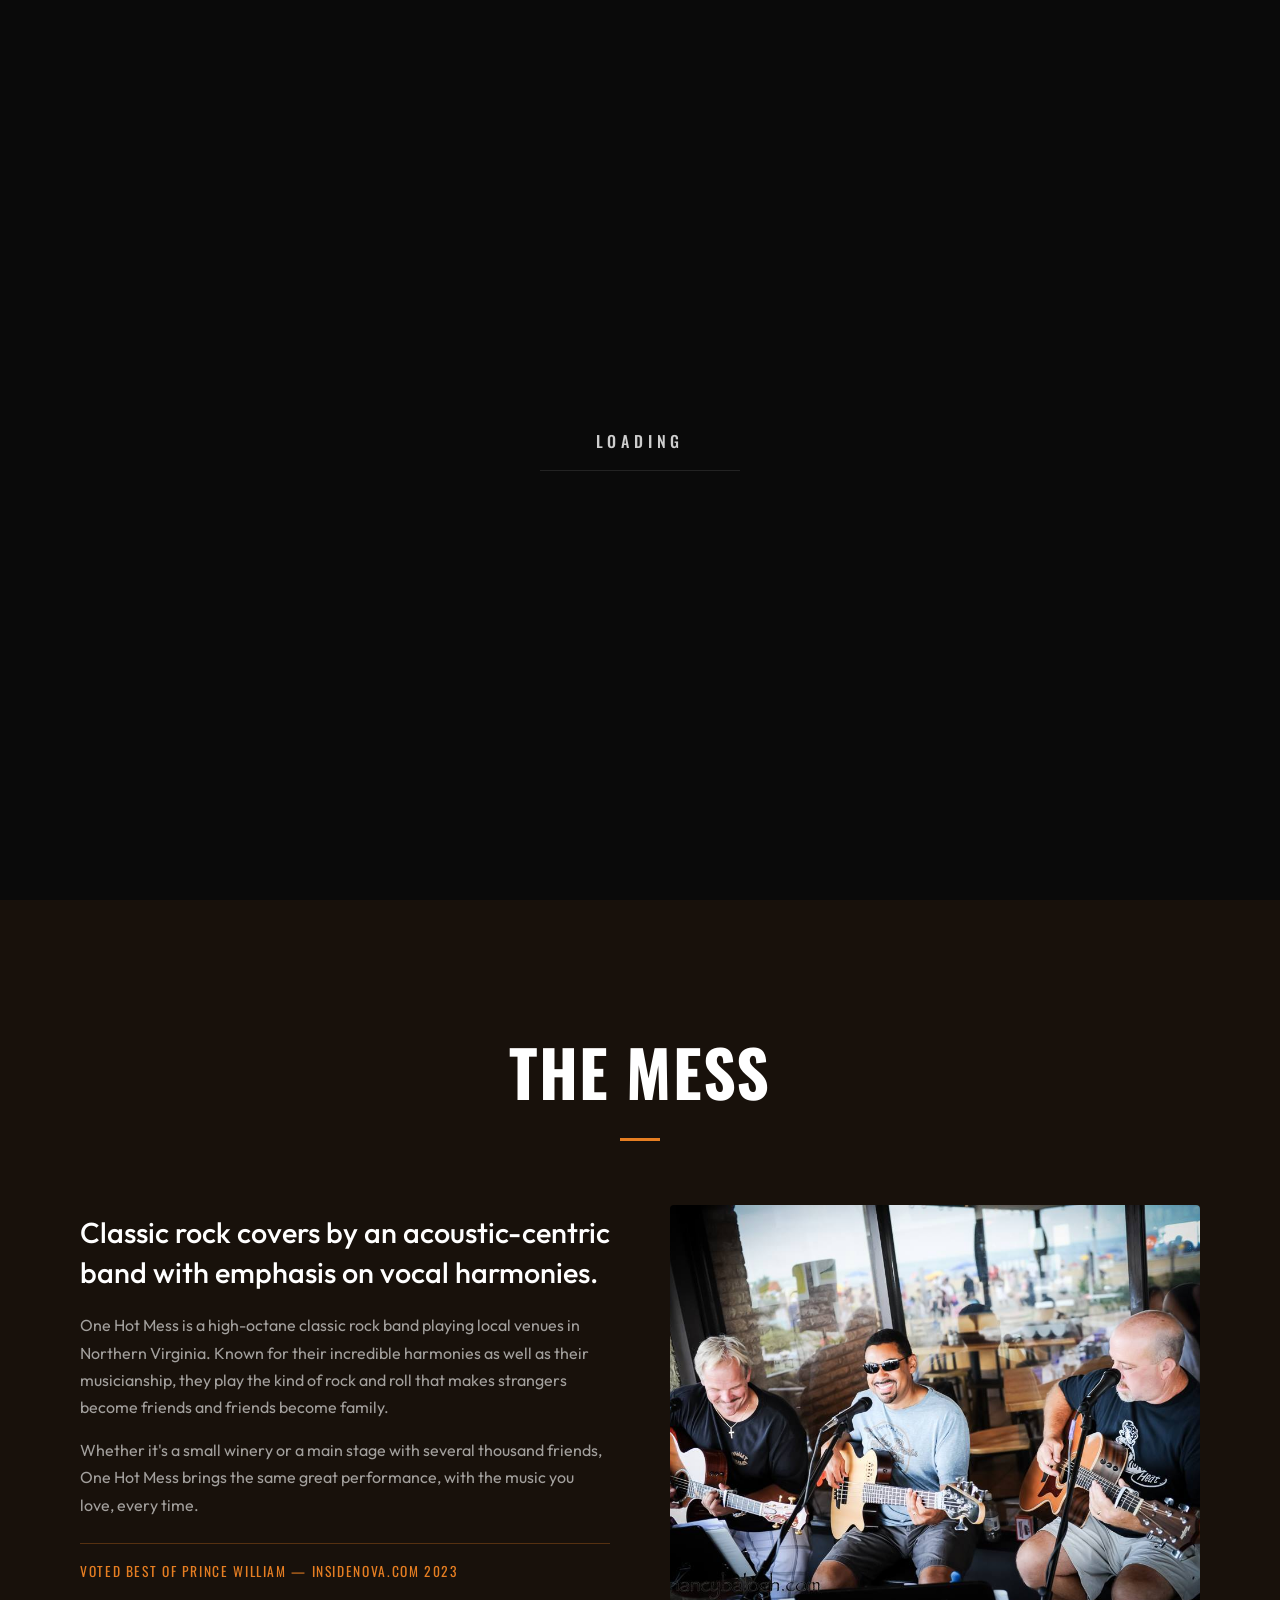
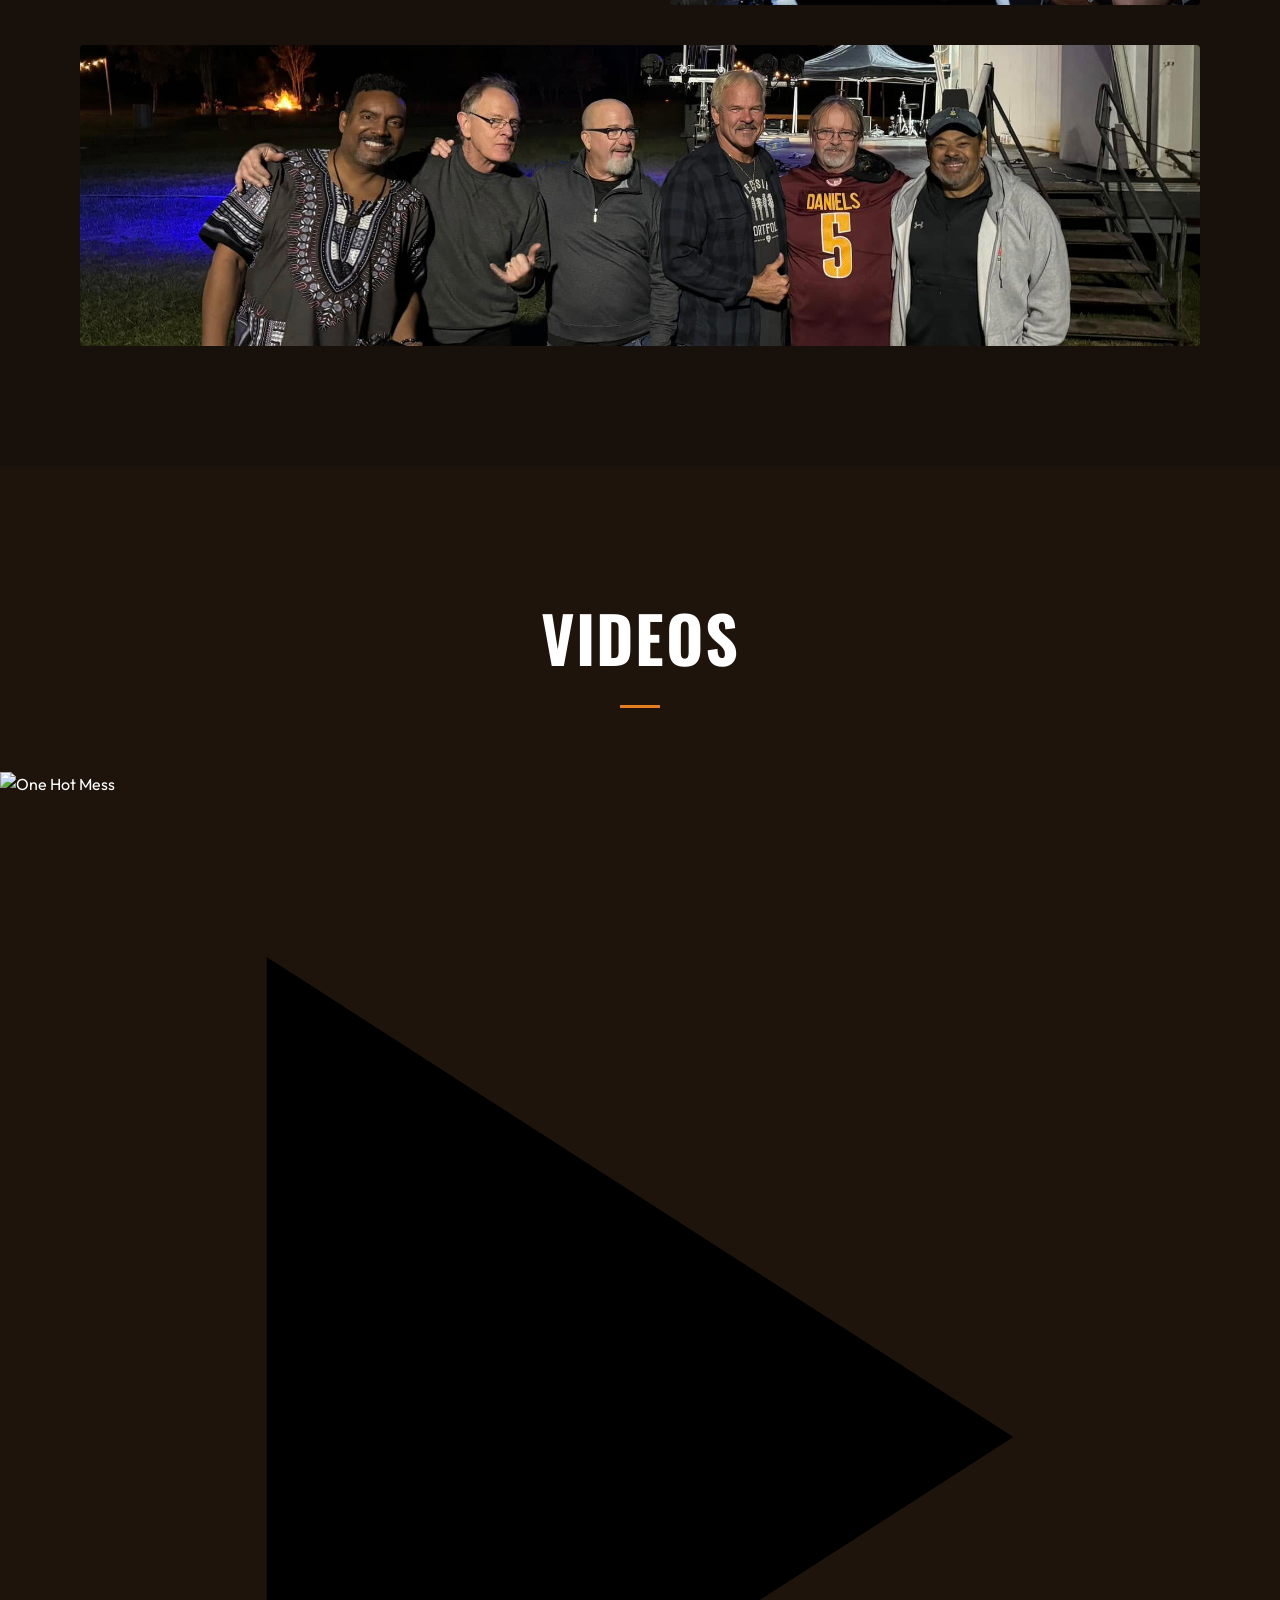
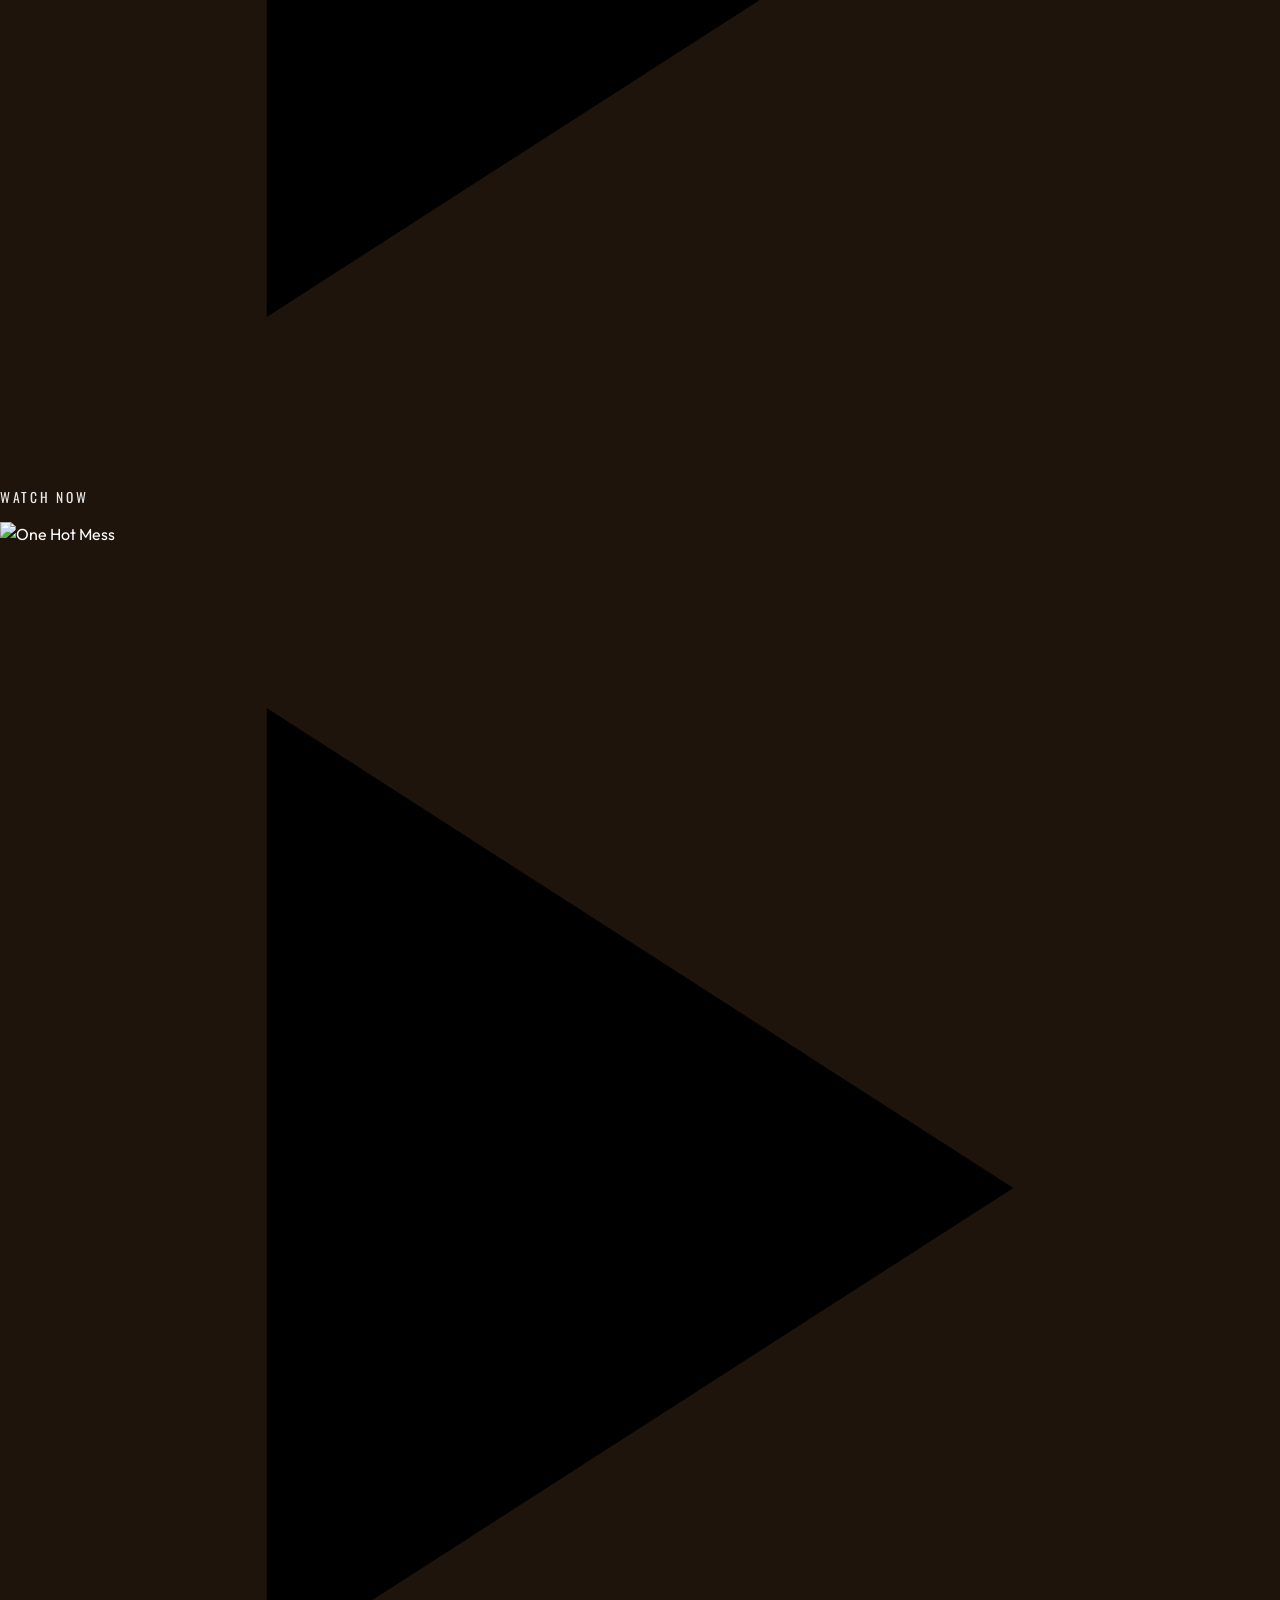
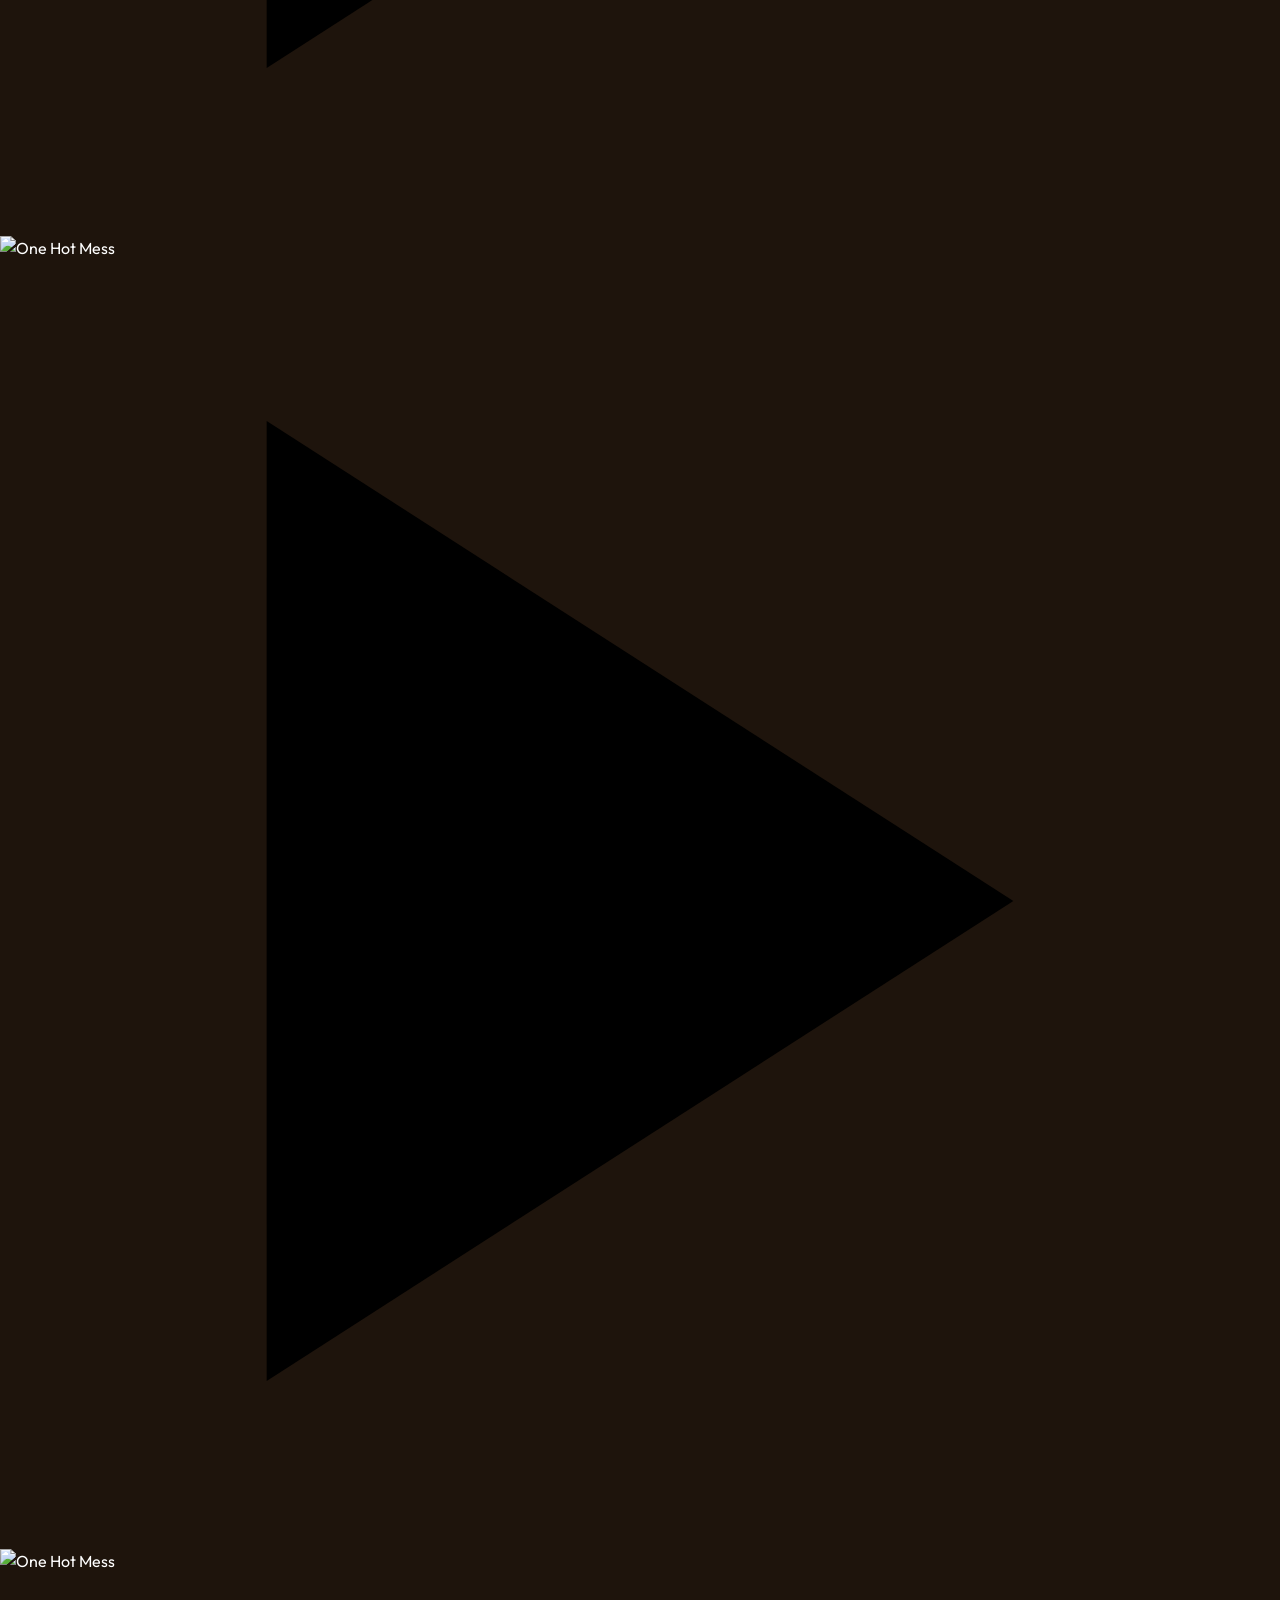
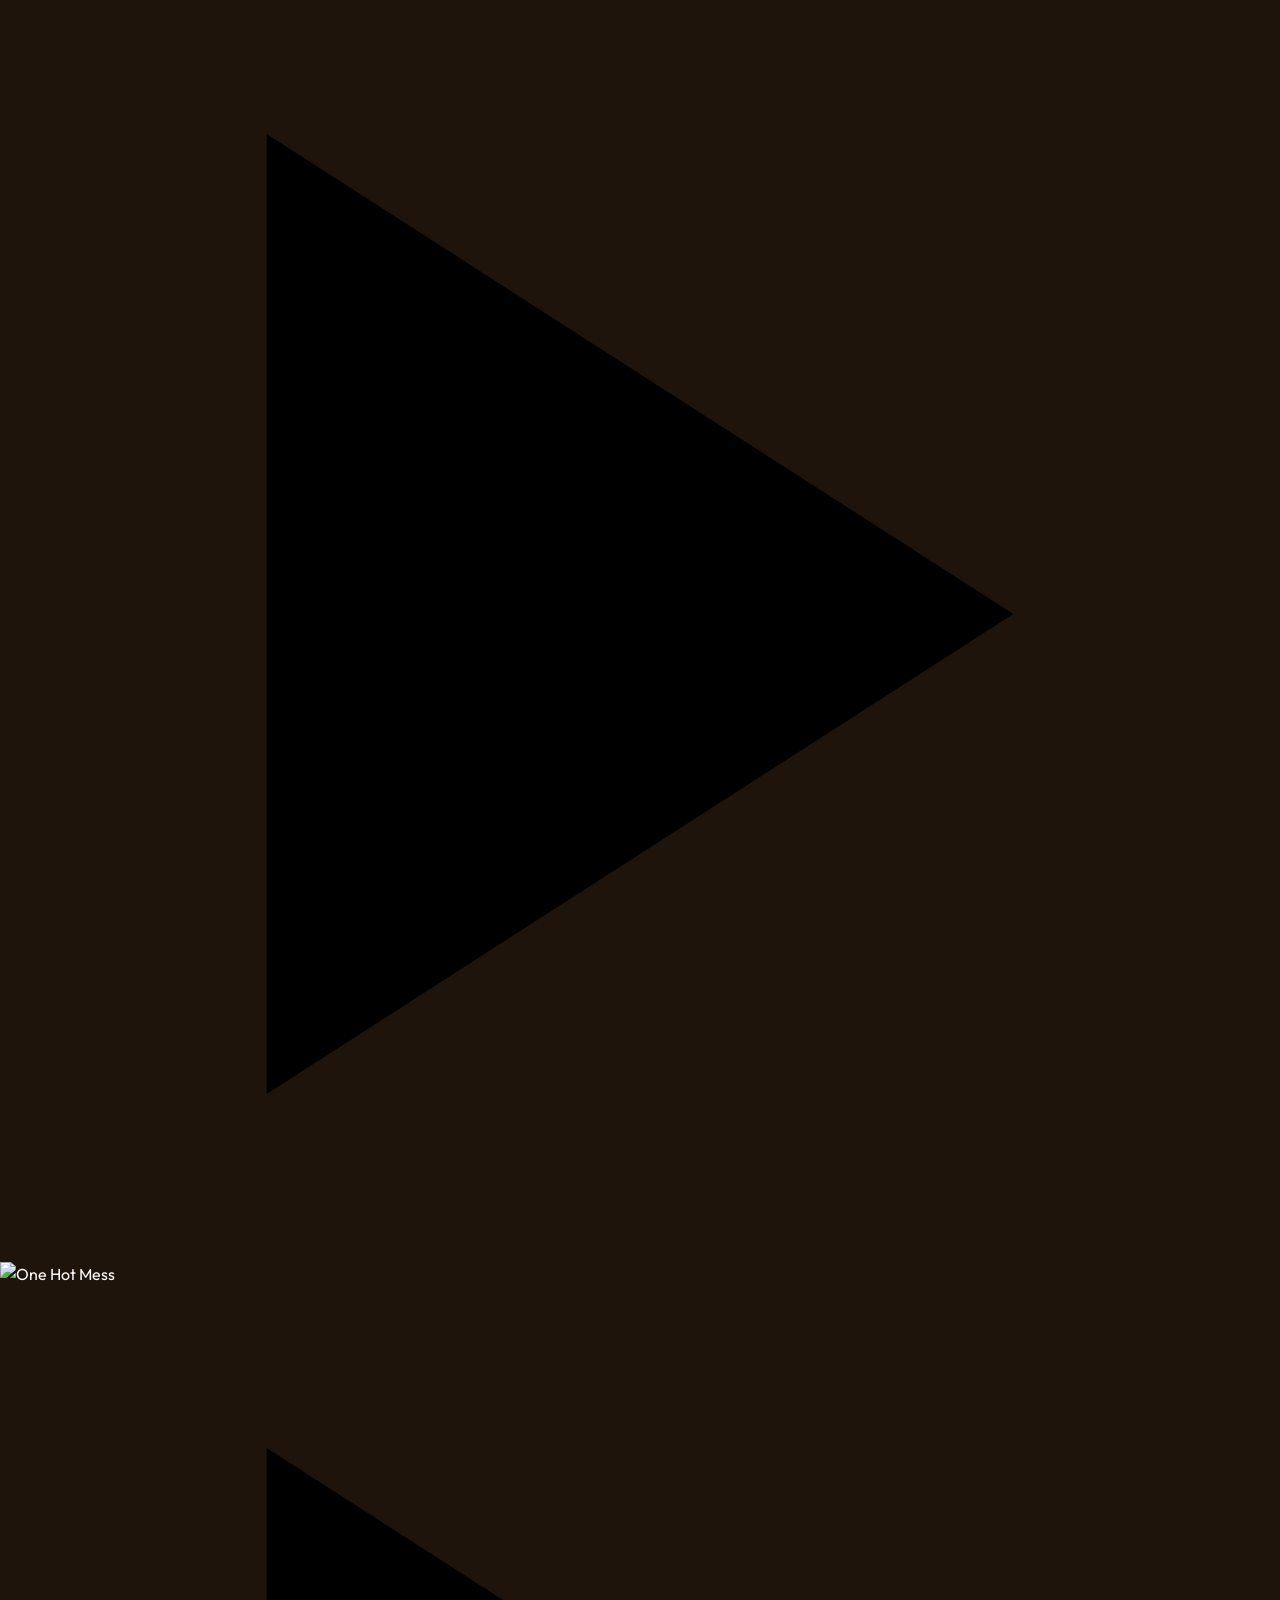
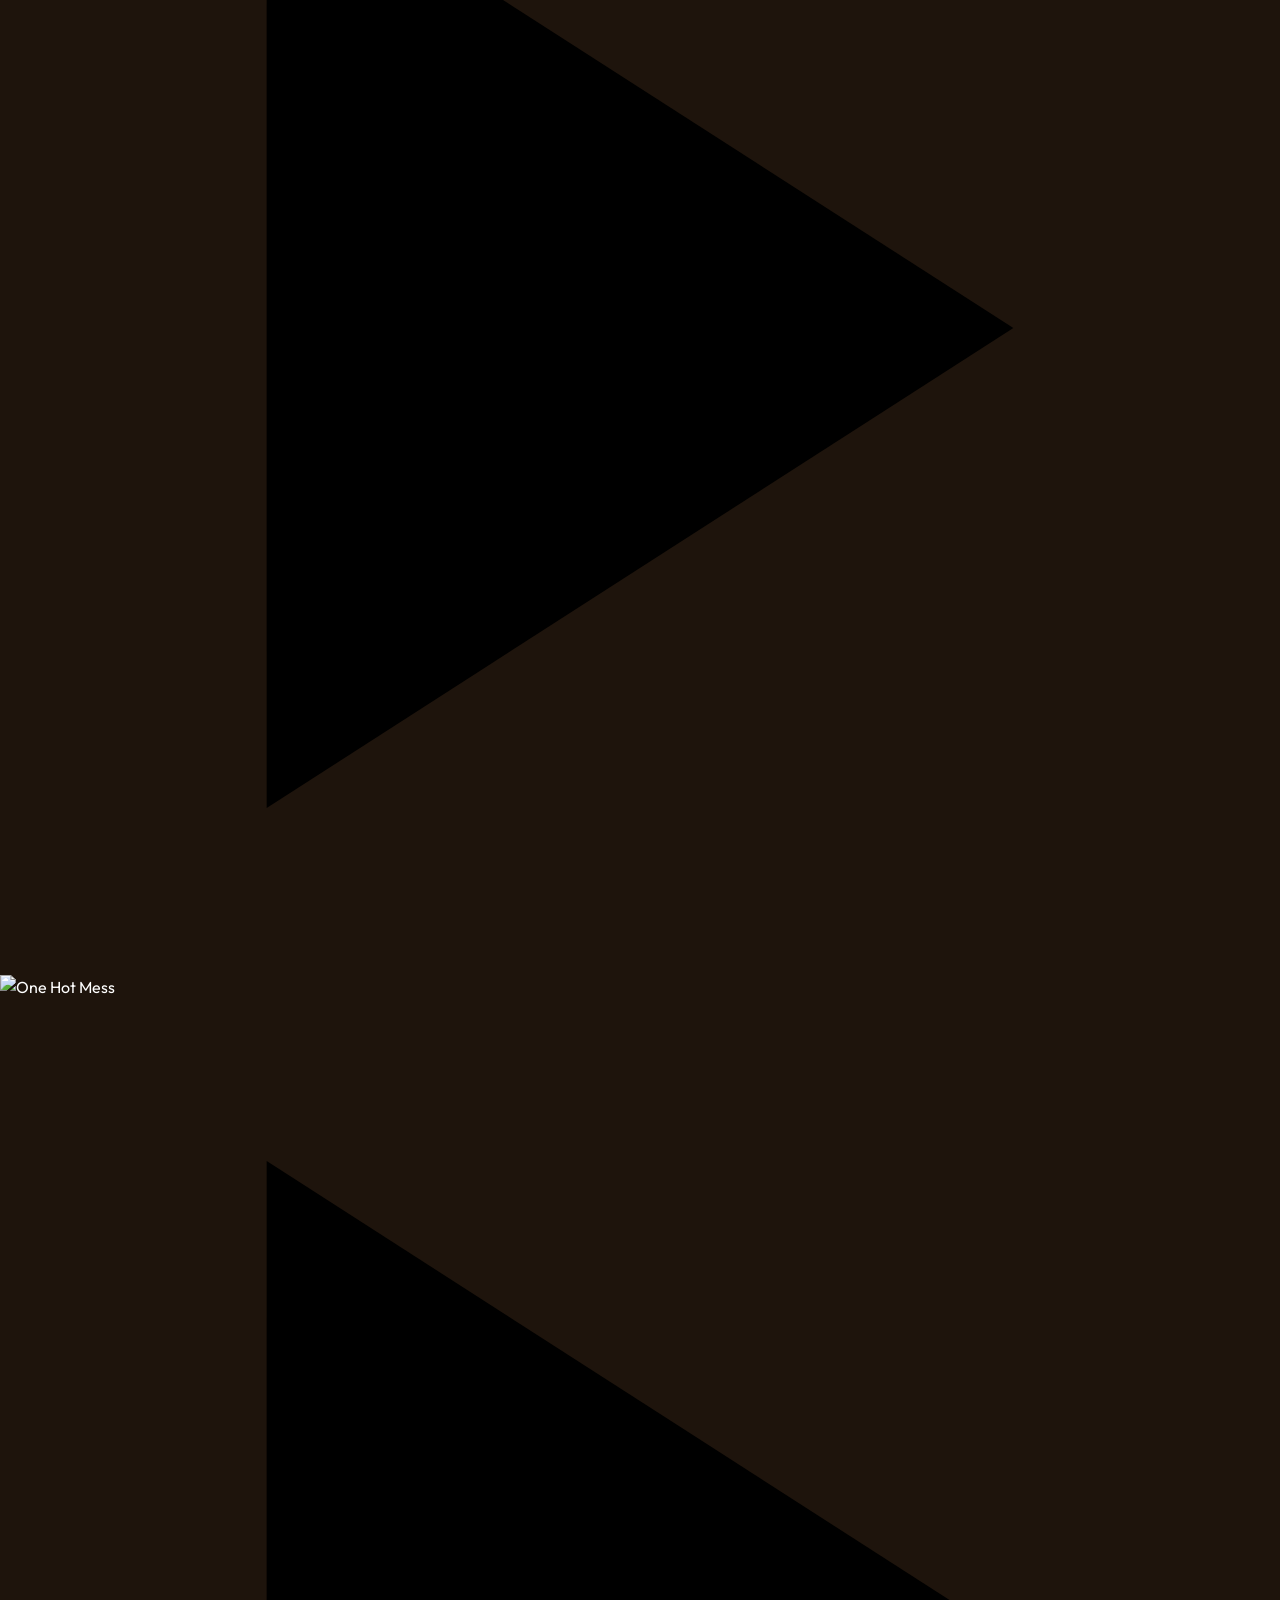
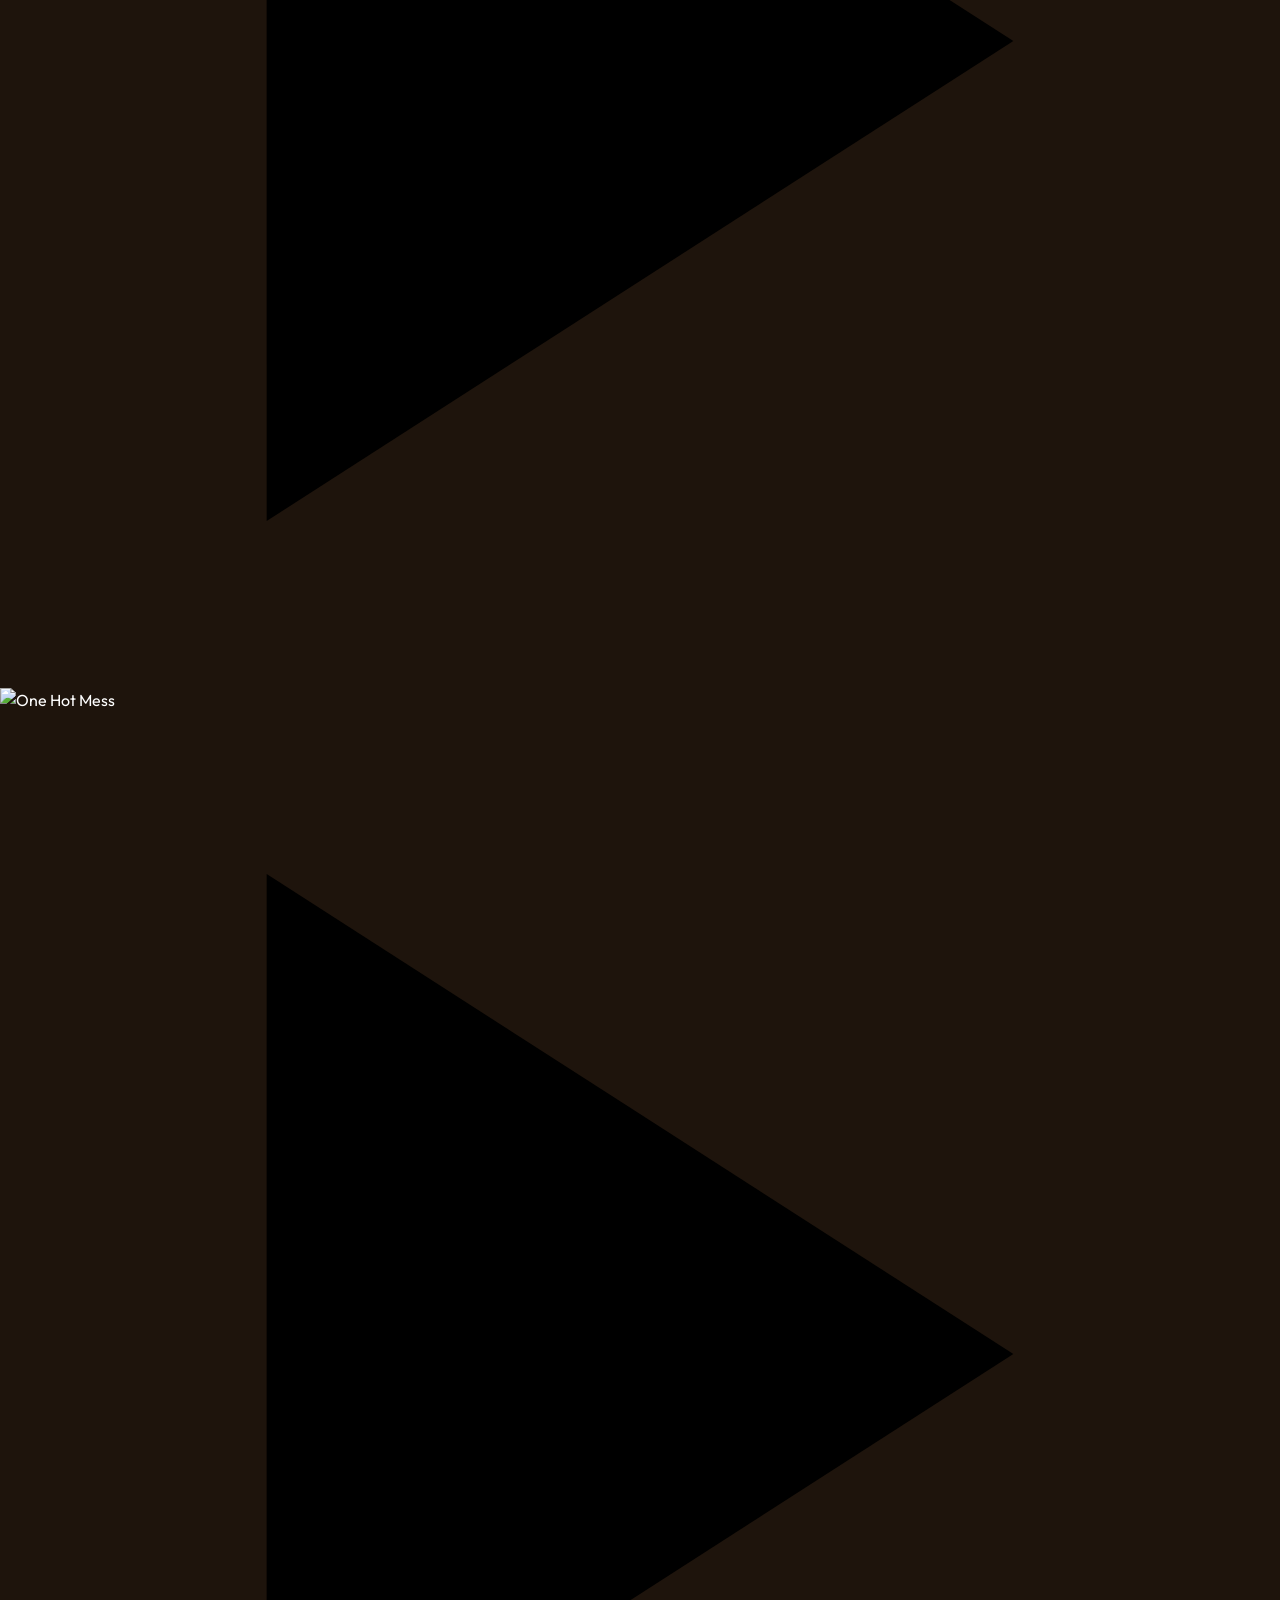
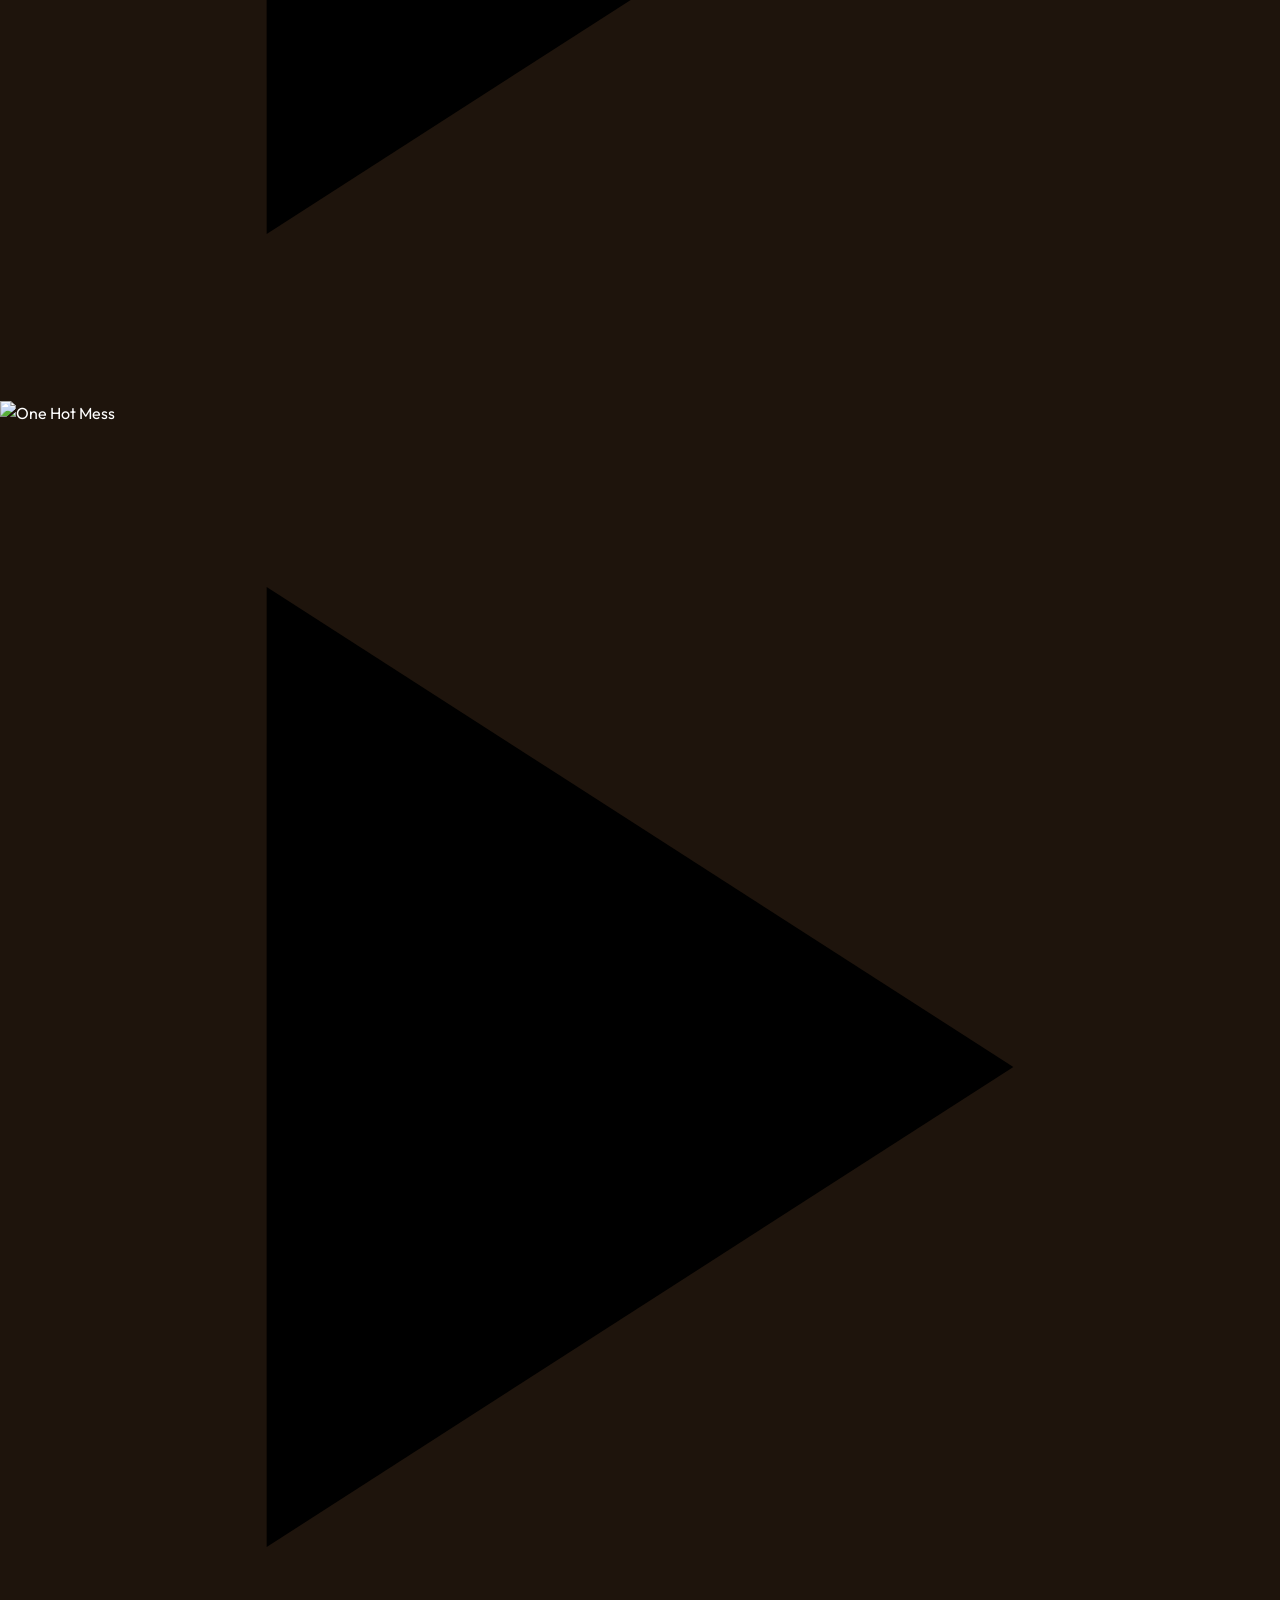
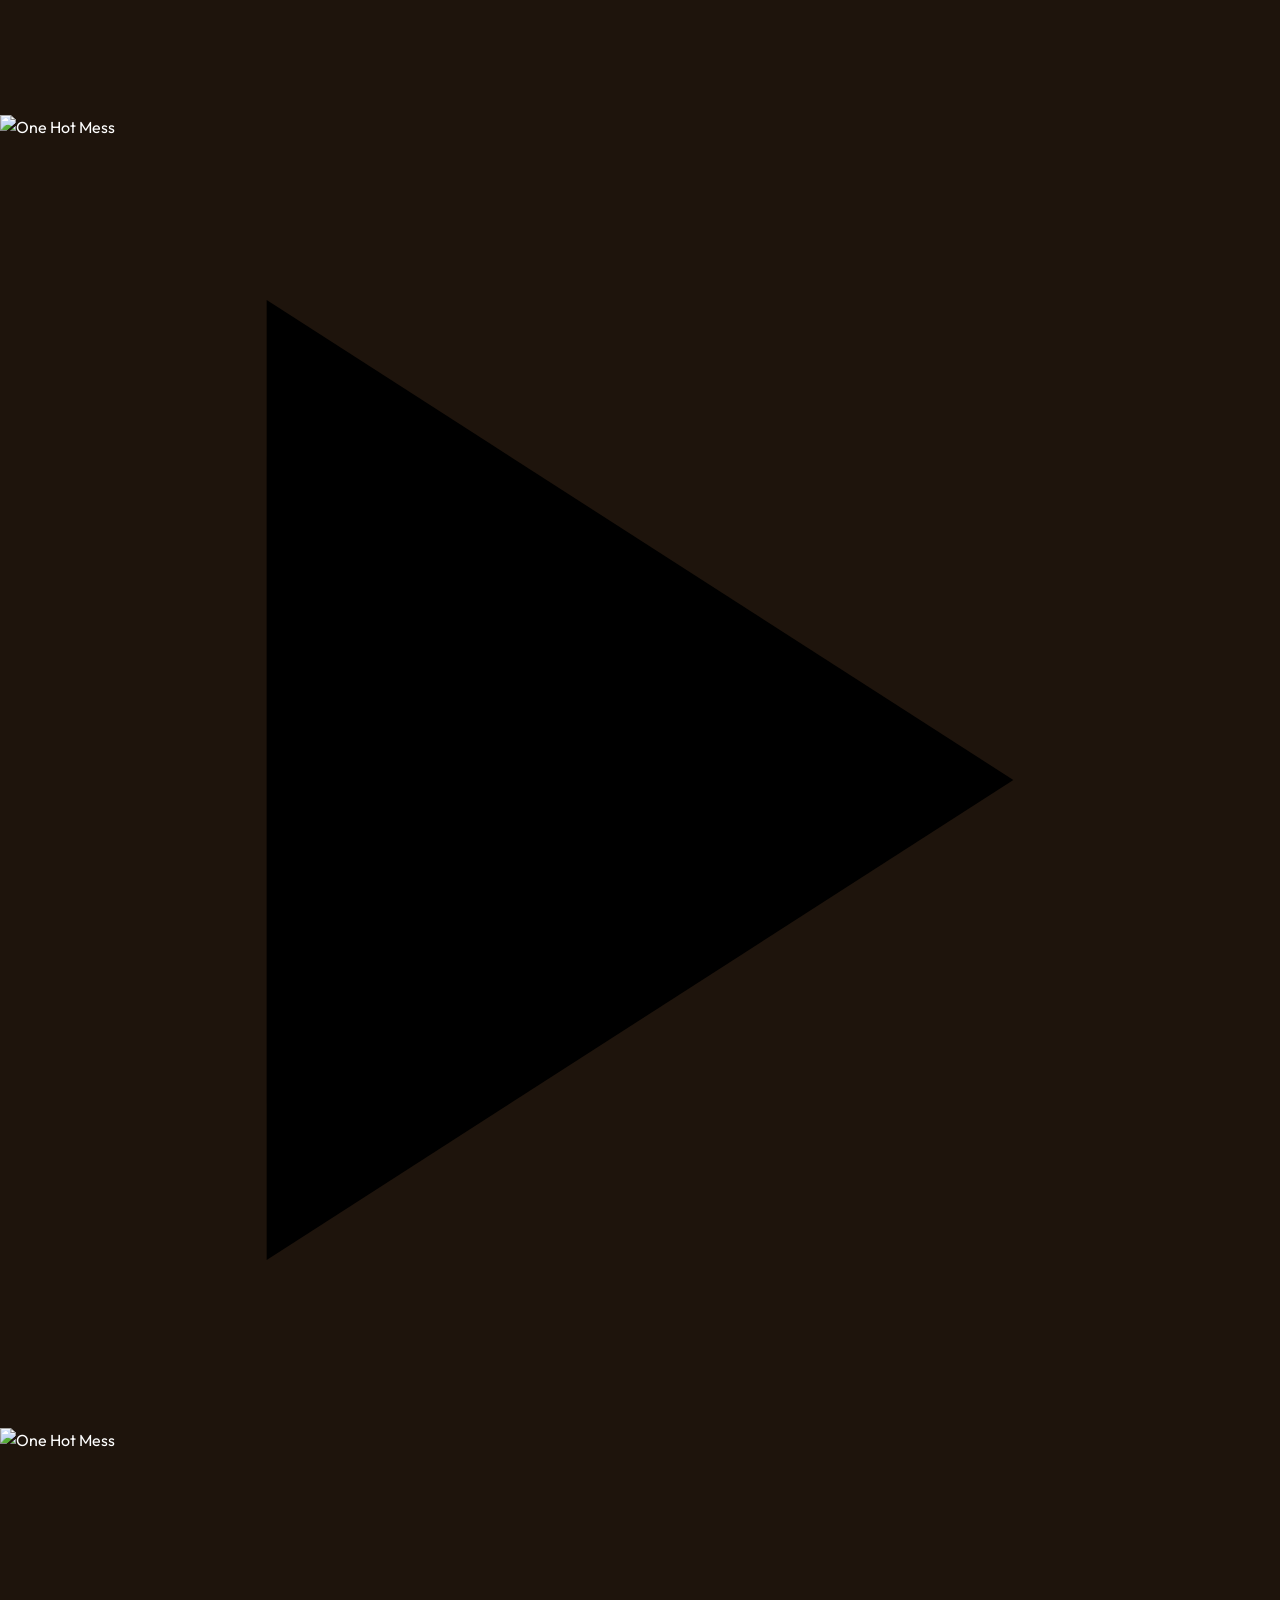
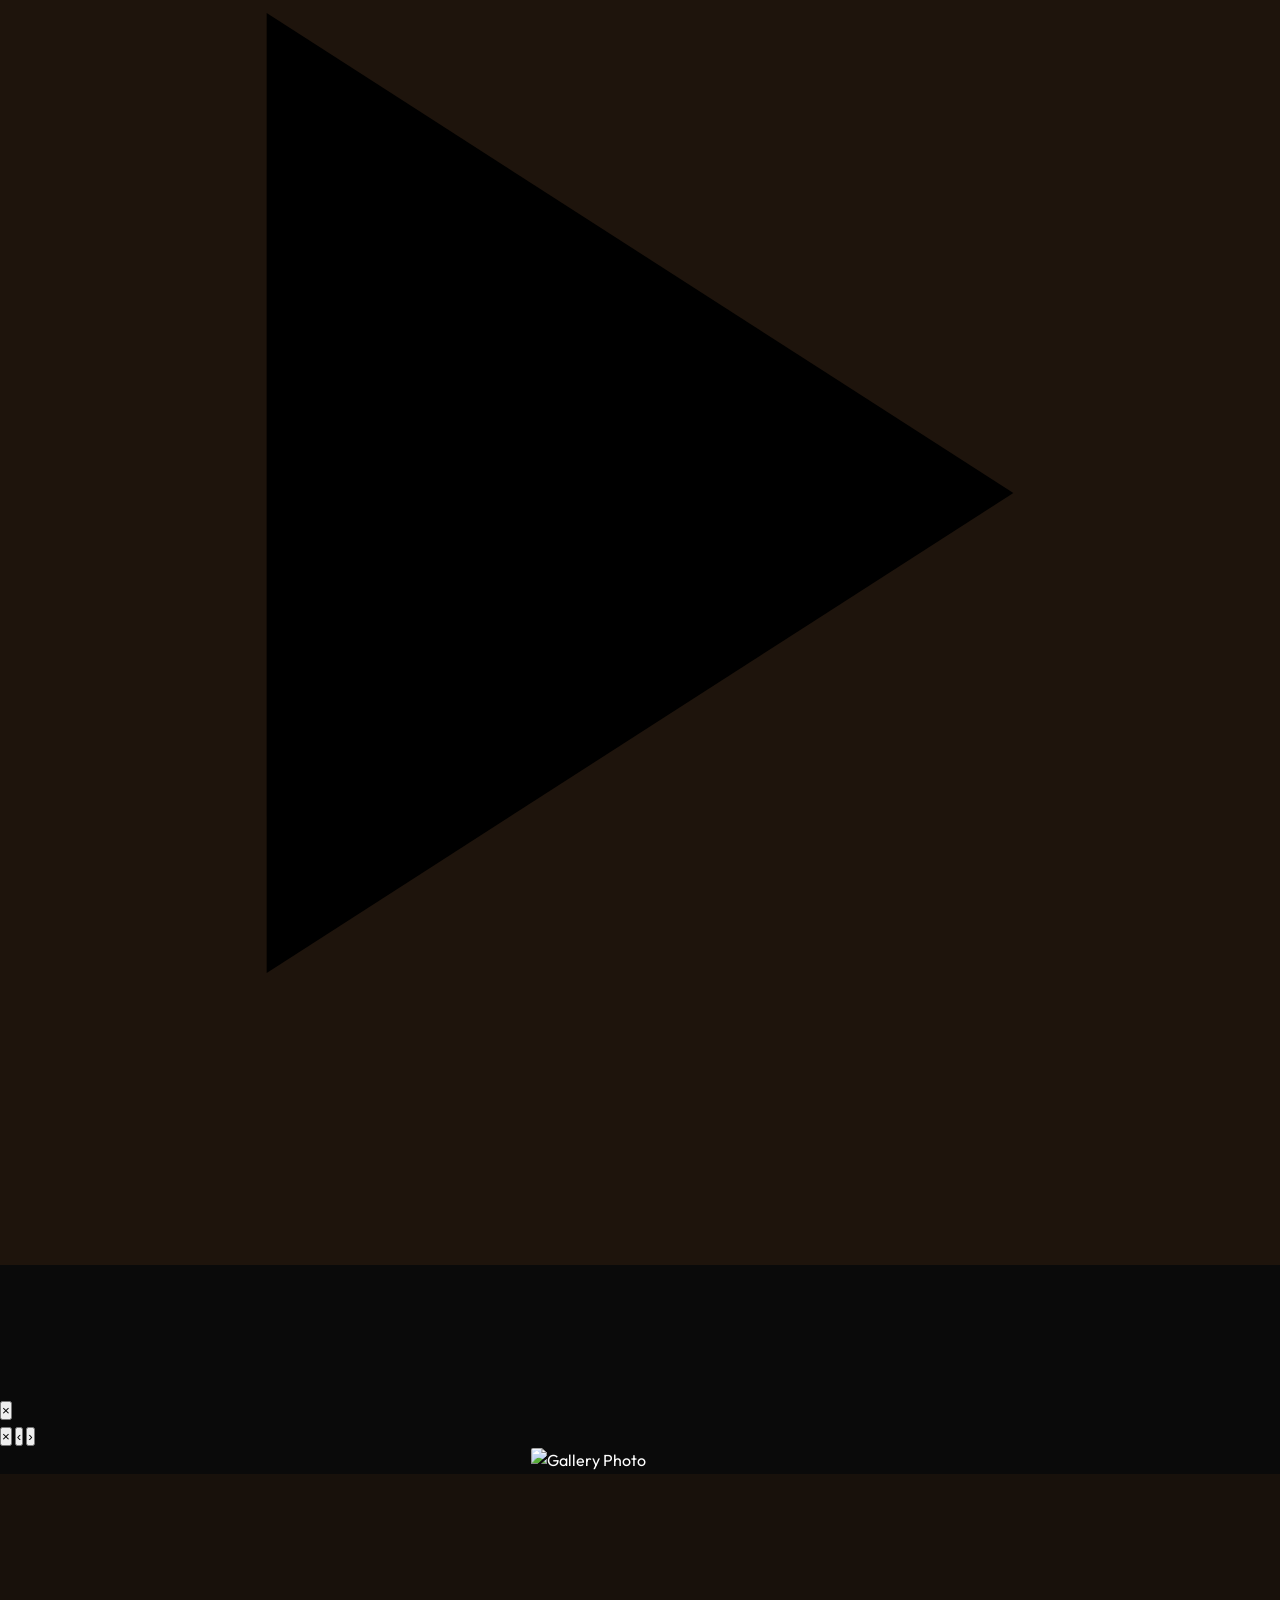
==== commit 4cea6ce1: "Use EPK-style video player on index page - Replace horizontal strip with featured + 4-column grid la" ====
--- a/index.html
+++ b/index.html
@@ -273,60 +273,68 @@
                 <h2 class="section-title">VIDEOS</h2>
             </div>
 
-            <!-- Featured hero video -->
-            <div class="vid-featured" data-video="z7w3RSIjYN0" data-index="0">
-                <img src="https://img.youtube.com/vi/z7w3RSIjYN0/hqdefault.jpg" alt="One Hot Mess" loading="lazy">
-                <div class="vid-featured-overlay">
-                    <div class="vid-play-ring">
-                        <svg viewBox="0 0 64 64" fill="none"><circle cx="32" cy="32" r="30" stroke="white" stroke-width="2" opacity="0.6"/><polygon points="26,20 26,44 46,32" fill="white"/></svg>
+            <!-- Featured video -->
+            <div class="epk-video-featured" id="main-vid-featured" data-video="z7w3RSIjYN0" role="button" tabindex="0" aria-label="Watch One Hot Mess video">
+                <img src="https://img.youtube.com/vi/z7w3RSIjYN0/hqdefault.jpg" alt="One Hot Mess" id="main-vid-featured-thumb" loading="lazy">
+                <div class="epk-video-featured-overlay">
+                    <div class="epk-play-btn" aria-hidden="true">
+                        <svg viewBox="0 0 24 24"><polygon points="5,3 19,12 5,21"/></svg>
                     </div>
-                    <span class="vid-featured-label">WATCH NOW</span>
-                </div>
-                <div class="vid-featured-glow"></div>
-            </div>
-
-            <!-- Thumbnail strip -->
-            <div class="vid-strip-wrap">
-                <div class="vid-strip" id="vid-strip">
-                    <div class="vid-card active" data-video="z7w3RSIjYN0" data-index="0">
-                        <img src="https://img.youtube.com/vi/z7w3RSIjYN0/mqdefault.jpg" alt="One Hot Mess" loading="lazy">
-                        <div class="vid-card-overlay">
-                            <div class="vid-card-play"><svg viewBox="0 0 40 40" fill="none"><polygon points="16,12 16,28 28,20" fill="white"/></svg></div>
-                        </div>
-                        <div class="vid-card-bar"></div>
-                    </div>
-                    <div class="vid-card" data-video="MkaX3Vx2LHg" data-index="1">
-                        <img src="https://img.youtube.com/vi/MkaX3Vx2LHg/mqdefault.jpg" alt="One Hot Mess" loading="lazy">
-                        <div class="vid-card-overlay">
-                            <div class="vid-card-play"><svg viewBox="0 0 40 40" fill="none"><polygon points="16,12 16,28 28,20" fill="white"/></svg></div>
-                        </div>
-                        <div class="vid-card-bar"></div>
-                    </div>
-                    <div class="vid-card" data-video="r_wuEILTV3M" data-index="2">
-                        <img src="https://img.youtube.com/vi/r_wuEILTV3M/mqdefault.jpg" alt="One Hot Mess" loading="lazy">
-                        <div class="vid-card-overlay">
-                            <div class="vid-card-play"><svg viewBox="0 0 40 40" fill="none"><polygon points="16,12 16,28 28,20" fill="white"/></svg></div>
-                        </div>
-                        <div class="vid-card-bar"></div>
-                    </div>
-                    <div class="vid-card" data-video="WOXf2M0SlSY" data-index="3">
-                        <img src="https://img.youtube.com/vi/WOXf2M0SlSY/mqdefault.jpg" alt="One Hot Mess" loading="lazy">
-                        <div class="vid-card-overlay">
-                            <div class="vid-card-play"><svg viewBox="0 0 40 40" fill="none"><polygon points="16,12 16,28 28,20" fill="white"/></svg></div>
-                        </div>
-                        <div class="vid-card-bar"></div>
-                    </div>
+                    <span style="font-family:'Oswald',sans-serif;font-size:0.85rem;letter-spacing:0.2em;color:rgba(255,255,255,0.9);text-transform:uppercase;">Watch Now</span>
+                </div>
+            </div>
+
+            <!-- Thumbnail grid -->
+            <div class="epk-video-grid" id="main-vid-grid" role="list" aria-label="Video thumbnails">
+                <div class="epk-vid-thumb active" data-video="z7w3RSIjYN0" role="listitem" tabindex="0" aria-label="Video 1">
+                    <img src="https://img.youtube.com/vi/z7w3RSIjYN0/mqdefault.jpg" alt="One Hot Mess" loading="lazy">
+                    <div class="epk-vid-thumb-overlay" aria-hidden="true"><svg viewBox="0 0 24 24"><polygon points="5,3 19,12 5,21"/></svg></div>
+                </div>
+                <div class="epk-vid-thumb" data-video="MkaX3Vx2LHg" role="listitem" tabindex="0" aria-label="Video 2">
+                    <img src="https://img.youtube.com/vi/MkaX3Vx2LHg/mqdefault.jpg" alt="One Hot Mess" loading="lazy">
+                    <div class="epk-vid-thumb-overlay" aria-hidden="true"><svg viewBox="0 0 24 24"><polygon points="5,3 19,12 5,21"/></svg></div>
+                </div>
+                <div class="epk-vid-thumb" data-video="r_wuEILTV3M" role="listitem" tabindex="0" aria-label="Video 3">
+                    <img src="https://img.youtube.com/vi/r_wuEILTV3M/mqdefault.jpg" alt="One Hot Mess" loading="lazy">
+                    <div class="epk-vid-thumb-overlay" aria-hidden="true"><svg viewBox="0 0 24 24"><polygon points="5,3 19,12 5,21"/></svg></div>
+                </div>
+                <div class="epk-vid-thumb" data-video="WOXf2M0SlSY" role="listitem" tabindex="0" aria-label="Video 4">
+                    <img src="https://img.youtube.com/vi/WOXf2M0SlSY/mqdefault.jpg" alt="One Hot Mess" loading="lazy">
+                    <div class="epk-vid-thumb-overlay" aria-hidden="true"><svg viewBox="0 0 24 24"><polygon points="5,3 19,12 5,21"/></svg></div>
+                </div>
+                <div class="epk-vid-thumb" data-video="sii5wwoiU3A" role="listitem" tabindex="0" aria-label="Video 5">
+                    <img src="https://img.youtube.com/vi/sii5wwoiU3A/mqdefault.jpg" alt="One Hot Mess" loading="lazy">
+                    <div class="epk-vid-thumb-overlay" aria-hidden="true"><svg viewBox="0 0 24 24"><polygon points="5,3 19,12 5,21"/></svg></div>
+                </div>
+                <div class="epk-vid-thumb" data-video="gNgLSM8pRj0" role="listitem" tabindex="0" aria-label="Video 6">
+                    <img src="https://img.youtube.com/vi/gNgLSM8pRj0/mqdefault.jpg" alt="One Hot Mess" loading="lazy">
+                    <div class="epk-vid-thumb-overlay" aria-hidden="true"><svg viewBox="0 0 24 24"><polygon points="5,3 19,12 5,21"/></svg></div>
+                </div>
+                <div class="epk-vid-thumb" data-video="7DgJ0BwqM6c" role="listitem" tabindex="0" aria-label="Video 7">
+                    <img src="https://img.youtube.com/vi/7DgJ0BwqM6c/mqdefault.jpg" alt="One Hot Mess" loading="lazy">
+                    <div class="epk-vid-thumb-overlay" aria-hidden="true"><svg viewBox="0 0 24 24"><polygon points="5,3 19,12 5,21"/></svg></div>
+                </div>
+                <div class="epk-vid-thumb" data-video="apmv7S8dgWI" role="listitem" tabindex="0" aria-label="Video 8">
+                    <img src="https://img.youtube.com/vi/apmv7S8dgWI/mqdefault.jpg" alt="One Hot Mess" loading="lazy">
+                    <div class="epk-vid-thumb-overlay" aria-hidden="true"><svg viewBox="0 0 24 24"><polygon points="5,3 19,12 5,21"/></svg></div>
+                </div>
+                <div class="epk-vid-thumb" data-video="dRgf963YpyU" role="listitem" tabindex="0" aria-label="Video 9">
+                    <img src="https://img.youtube.com/vi/dRgf963YpyU/mqdefault.jpg" alt="One Hot Mess" loading="lazy">
+                    <div class="epk-vid-thumb-overlay" aria-hidden="true"><svg viewBox="0 0 24 24"><polygon points="5,3 19,12 5,21"/></svg></div>
+                </div>
+            </div>
         </section>
 
         <!-- VIDEO LIGHTBOX -->
-        <div class="lightbox" id="lightbox">
-            <button class="lightbox-close" id="lightbox-close" aria-label="Close">&times;</button>
-            <button class="lightbox-arrow lightbox-prev" id="lightbox-prev" aria-label="Previous">&#8249;</button>
-            <button class="lightbox-arrow lightbox-next" id="lightbox-next" aria-label="Next">&#8250;</button>
-            <div class="lightbox-video">
-                <iframe id="lightbox-iframe" src="about:blank" frameborder="0" allow="accelerometer; autoplay; clipboard-write; encrypted-media; gyroscope; picture-in-picture; web-share" referrerpolicy="strict-origin-when-cross-origin" allowfullscreen></iframe>
-            </div>
-            <div class="lightbox-counter" id="lightbox-counter"></div>
+        <div class="epk-lightbox" id="main-lightbox" role="dialog" aria-modal="true" aria-label="Video player">
+            <div class="epk-lightbox-inner">
+                <button class="epk-lightbox-close" id="main-lb-close" aria-label="Close">&times;</button>
+                <iframe id="main-lb-iframe" src="about:blank" frameborder="0"
+                    allow="accelerometer; autoplay; clipboard-write; encrypted-media; gyroscope; picture-in-picture; web-share"
+                    referrerpolicy="strict-origin-when-cross-origin" allowfullscreen
+                    title="One Hot Mess video">
+                </iframe>
+            </div>
         </div>
 
         <!-- GALLERY LIGHTBOX -->
--- a/style.css
+++ b/style.css
@@ -650,269 +650,15 @@
     overflow: hidden;
 }
 
-/* --- Featured hero video --- */
-.vid-featured {
-    position: relative;
-    width: 100%;
-    aspect-ratio: 16 / 9;
-    max-height: 70vh;
-    overflow: hidden;
-    cursor: pointer;
-    margin-bottom: 0;
-}
-
-.vid-featured img {
-    position: absolute;
-    inset: 0;
-    width: 100%;
-    height: 100%;
-    object-fit: cover;
-    transition: transform 0.8s var(--ease-out);
-}
-
-.vid-featured:hover img {
-    transform: scale(1.04);
-}
-
-.vid-featured-overlay {
-    position: absolute;
-    inset: 0;
-    display: flex;
-    flex-direction: column;
-    align-items: center;
-    justify-content: center;
-    gap: 16px;
-    background: radial-gradient(ellipse at center, rgba(0,0,0,0.15) 0%, rgba(0,0,0,0.6) 100%);
-    transition: background 0.4s;
-    z-index: 2;
-}
-
-.vid-featured:hover .vid-featured-overlay {
-    background: radial-gradient(ellipse at center, rgba(0,0,0,0.05) 0%, rgba(0,0,0,0.5) 100%);
-}
-
-.vid-play-ring {
-    width: 72px;
-    height: 72px;
-    transition: transform 0.4s var(--ease-out);
-}
-
-.vid-featured:hover .vid-play-ring {
-    transform: scale(1.15);
-}
-
-.vid-play-ring svg {
-    width: 100%;
-    height: 100%;
-    filter: drop-shadow(0 4px 20px rgba(0,0,0,0.5));
-}
-
-.vid-featured-label {
-    font-family: var(--font-heading);
-    font-size: 0.75rem;
-    letter-spacing: 0.25em;
-    color: var(--text-primary);
-    opacity: 0;
-    transform: translateY(8px);
-    transition: opacity 0.4s var(--ease-smooth), transform 0.4s var(--ease-smooth);
-}
-
-.vid-featured:hover .vid-featured-label {
-    opacity: 1;
-    transform: translateY(0);
-}
-
-/* Red glow on bottom edge */
-.vid-featured-glow {
-    position: absolute;
-    bottom: 0;
-    left: 0;
-    right: 0;
-    height: 3px;
-    background: var(--accent);
-    box-shadow: 0 0 20px var(--accent-glow), 0 0 60px var(--accent-glow);
-    z-index: 3;
-    opacity: 0.7;
-}
-
-/* --- Thumbnail strip --- */
-.vid-strip-wrap {
-    overflow: hidden;
-    position: relative;
-}
-
-.vid-strip {
-    display: flex;
-    overflow-x: auto;
-    scrollbar-width: none;
-    -webkit-overflow-scrolling: touch;
-    scroll-snap-type: x proximity;
-    gap: 0;
-}
-
-.vid-strip::-webkit-scrollbar {
-    display: none;
-}
-
-.vid-card {
-    position: relative;
-    flex: 0 0 calc(60vw);
-    aspect-ratio: 16 / 9;
-    overflow: hidden;
-    cursor: pointer;
-    background: #000;
-}
-
-.vid-card img {
-    width: 100%;
-    height: 100%;
-    object-fit: cover;
-    transition: transform 0.5s var(--ease-out), filter 0.5s;
-    filter: brightness(0.5) saturate(0.7);
-}
-
-.vid-card:hover img,
-.vid-card.active img {
-    transform: scale(1.06);
-    filter: brightness(0.85) saturate(1);
-}
-
-.vid-card-overlay {
-    position: absolute;
-    inset: 0;
-    display: flex;
-    align-items: center;
-    justify-content: center;
-    opacity: 0;
-    transition: opacity 0.3s;
-    background: rgba(0, 0, 0, 0.2);
-    z-index: 2;
-}
-
-.vid-card:hover .vid-card-overlay {
-    opacity: 1;
-}
-
-.vid-card-play {
-    width: 40px;
-    height: 40px;
-    border: 2px solid rgba(255, 255, 255, 0.5);
-    border-radius: 50%;
-    display: flex;
-    align-items: center;
-    justify-content: center;
-    backdrop-filter: blur(4px);
-    -webkit-backdrop-filter: blur(4px);
-    transition: transform 0.3s var(--ease-out), border-color 0.3s;
-}
-
-.vid-card:hover .vid-card-play {
-    transform: scale(1.1);
-    border-color: rgba(255, 255, 255, 0.8);
-}
-
-.vid-card-play svg {
-    width: 24px;
-    height: 24px;
-    margin-left: 2px;
-}
-
-/* Active indicator bar */
-.vid-card-bar {
-    position: absolute;
-    bottom: 0;
-    left: 0;
-    right: 0;
-    height: 3px;
-    background: var(--accent);
-    transform: scaleX(0);
-    transform-origin: left;
-    transition: transform 0.4s var(--ease-out);
-    z-index: 3;
-    box-shadow: 0 0 10px var(--accent-glow);
-}
-
-.vid-card.active .vid-card-bar {
-    transform: scaleX(1);
-}
-
-/* =============================================
-   LIGHTBOX
-   ============================================= */
-.lightbox {
-    position: fixed;
-    inset: 0;
-    z-index: 10000;
-    background: rgba(0, 0, 0, 0.95);
-    display: flex;
-    align-items: center;
-    justify-content: center;
-    opacity: 0;
-    visibility: hidden;
-    transition: opacity 0.3s var(--ease-out), visibility 0.3s;
-}
-
-.lightbox.open {
-    opacity: 1;
-    visibility: visible;
-}
-
-.lightbox-video {
-    position: relative;
-    width: 92vw;
-    max-width: 900px;
-    aspect-ratio: 16 / 9;
-}
-
-.lightbox-video iframe {
-    width: 100%;
-    height: 100%;
+/* --- EPK-style video player (shared) --- */
+.section--videos .epk-video-featured {
+    margin: 0 0 12px;
+    border-radius: 0;
     border: none;
 }
 
-.lightbox-close {
-    position: absolute;
-    top: 16px;
-    right: 20px;
-    background: none;
-    border: none;
-    color: var(--text-primary);
-    font-size: 2.5rem;
-    cursor: pointer;
-    z-index: 10001;
-    line-height: 1;
-    opacity: 0.7;
-    transition: opacity 0.3s;
-}
-
-.lightbox-close:hover {
-    opacity: 1;
-}
-
-.lightbox-arrow {
-    position: absolute;
-    top: 50%;
-    transform: translateY(-50%);
-    background: rgba(255, 255, 255, 0.08);
-    border: 1px solid rgba(255, 255, 255, 0.15);
-    color: var(--text-primary);
-    font-size: 2.2rem;
-    width: 48px;
-    height: 48px;
-    display: flex;
-    align-items: center;
-    justify-content: center;
-    cursor: pointer;
-    border-radius: 50%;
-    opacity: 0.7;
-    transition: opacity 0.3s, background 0.3s;
-    z-index: 10001;
-    line-height: 1;
-}
-
-.lightbox-arrow:hover {
-    opacity: 1;
-    background: rgba(255, 255, 255, 0.15);
+.section--videos .epk-video-grid {
+    padding: 0 0 4px;
 }
 
 .lightbox-prev {
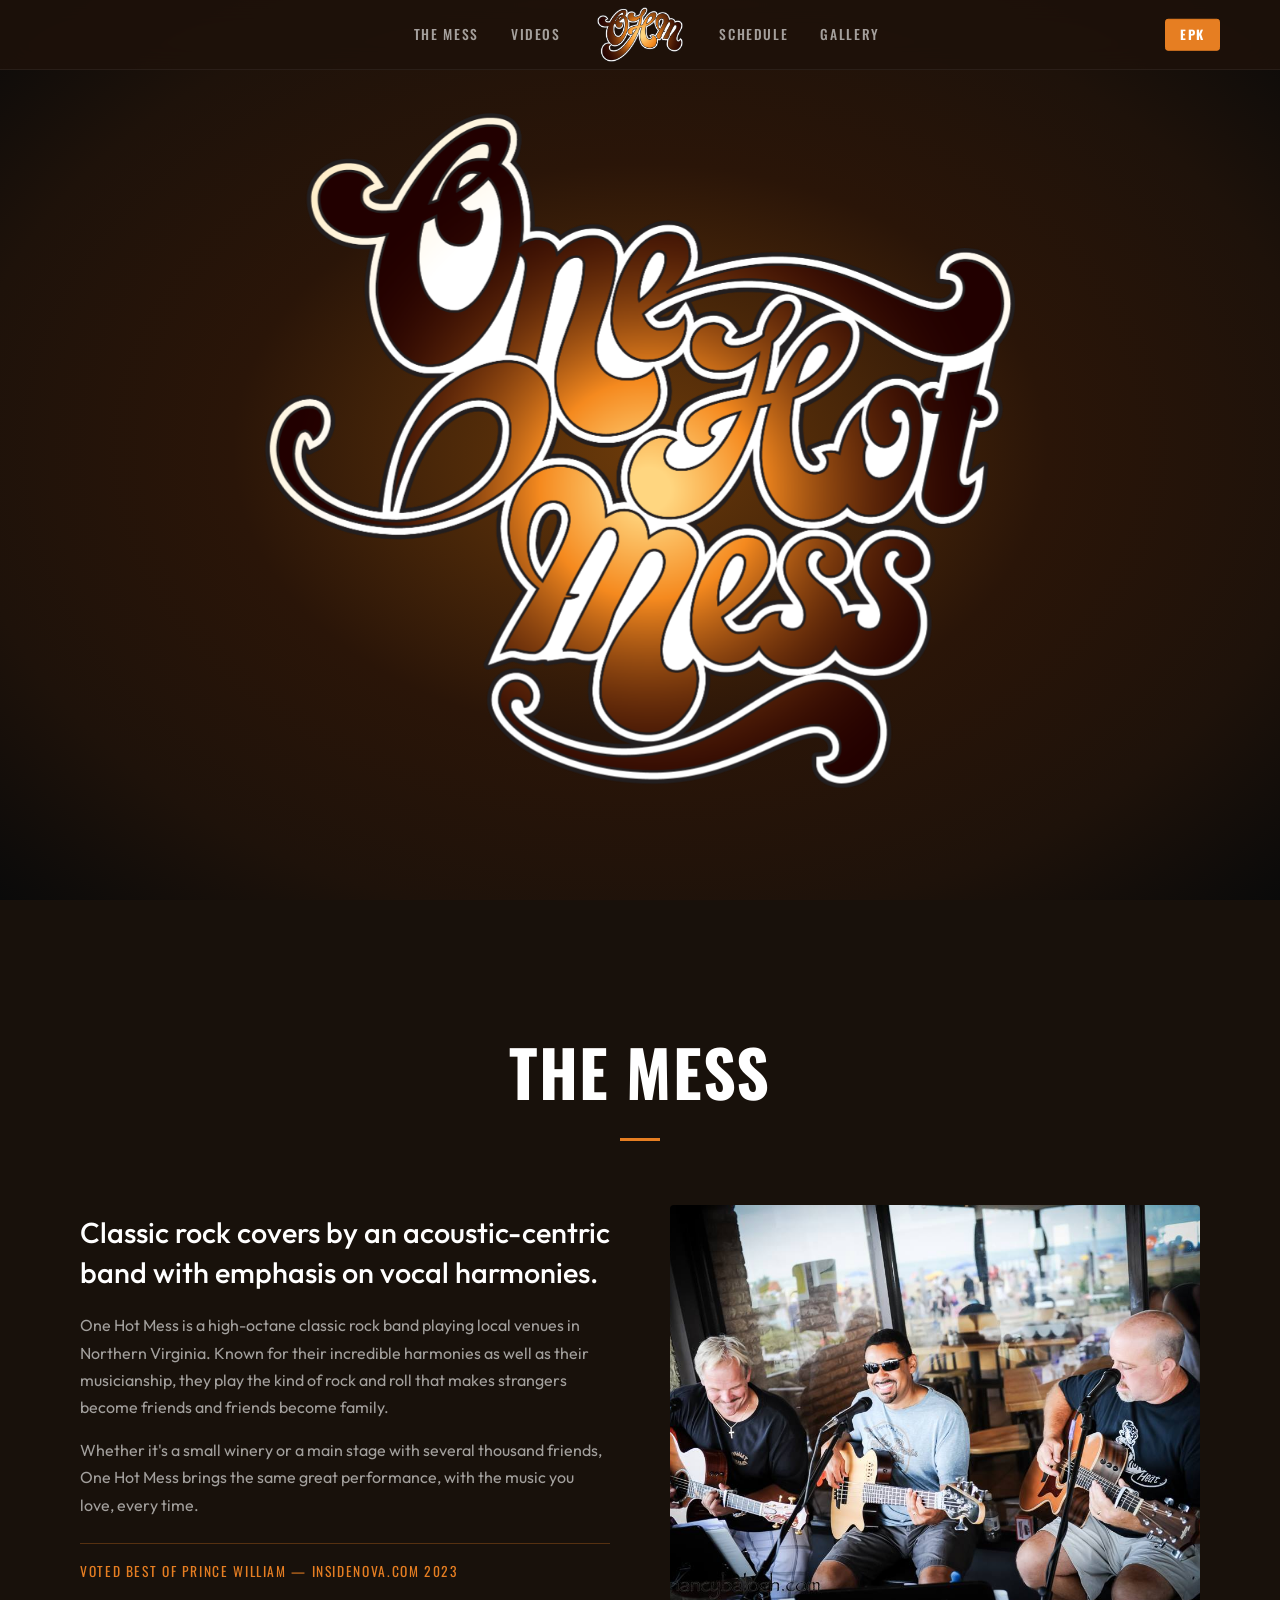
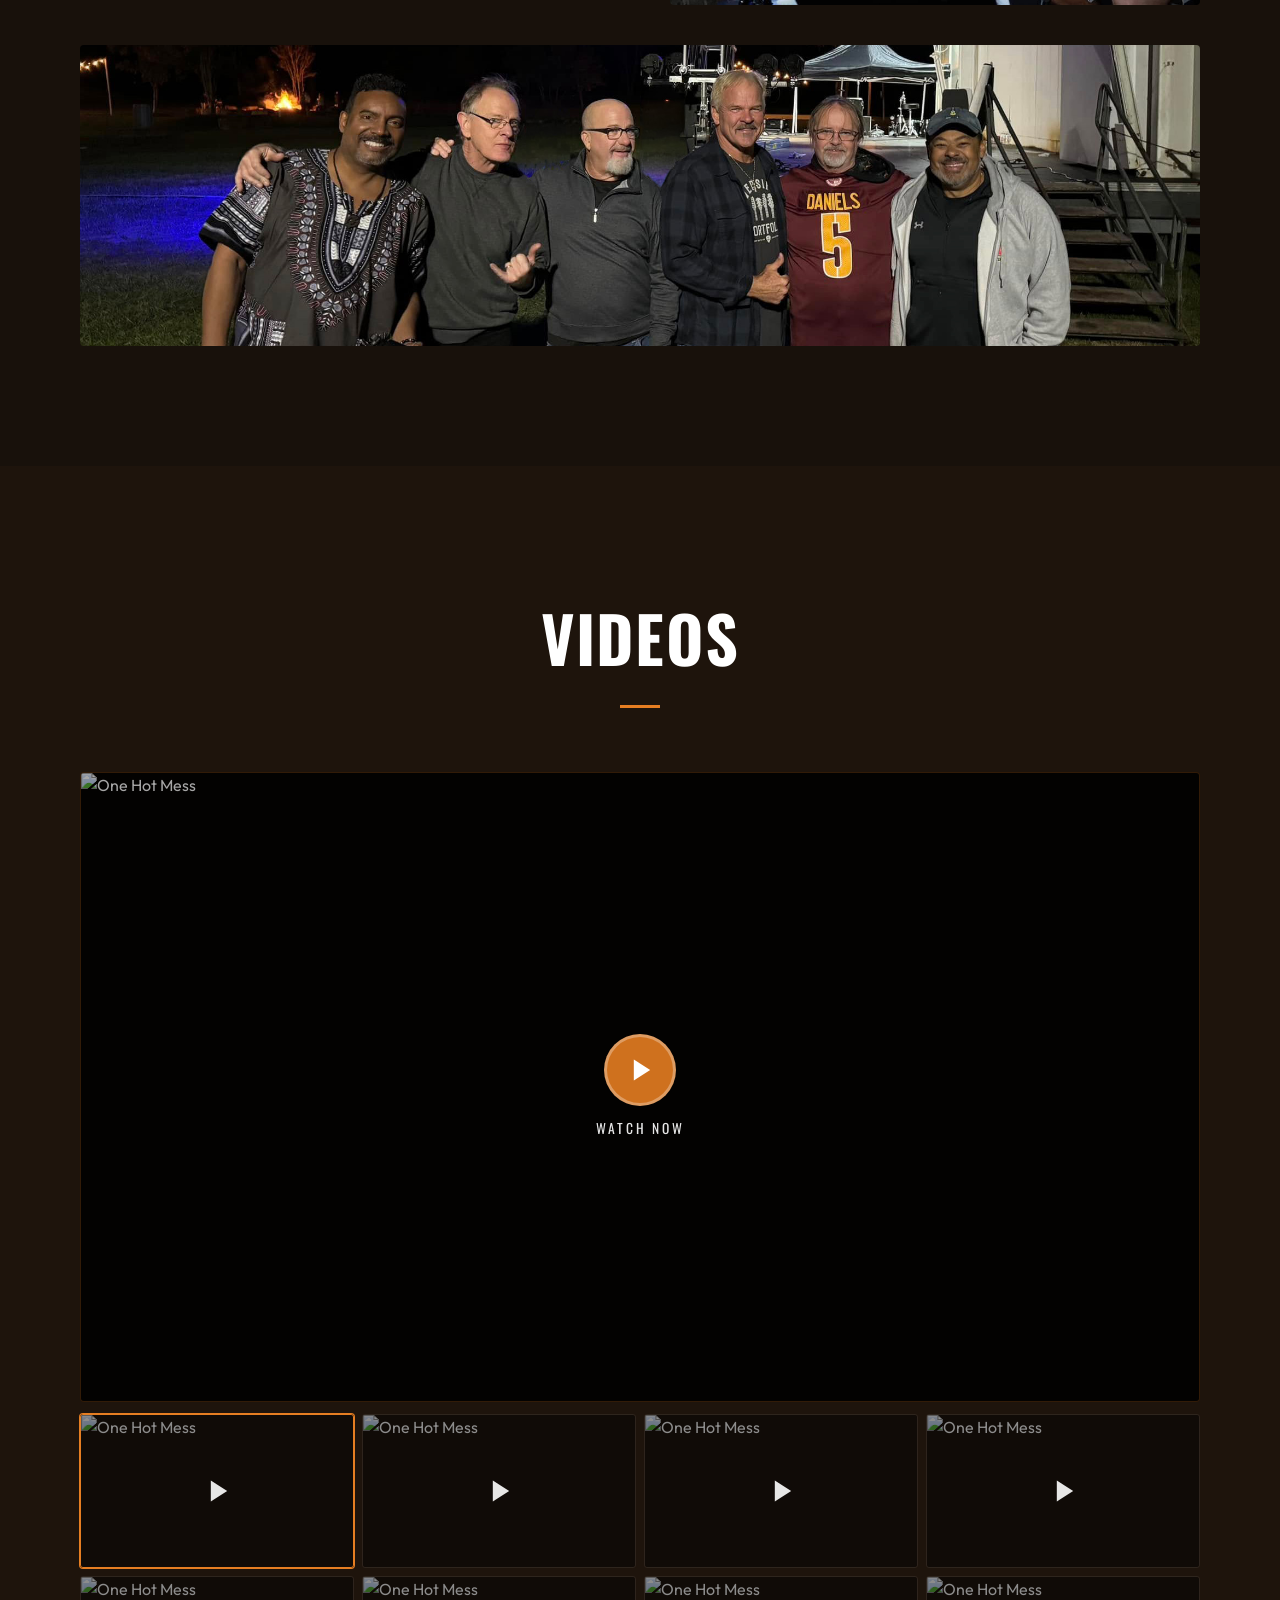
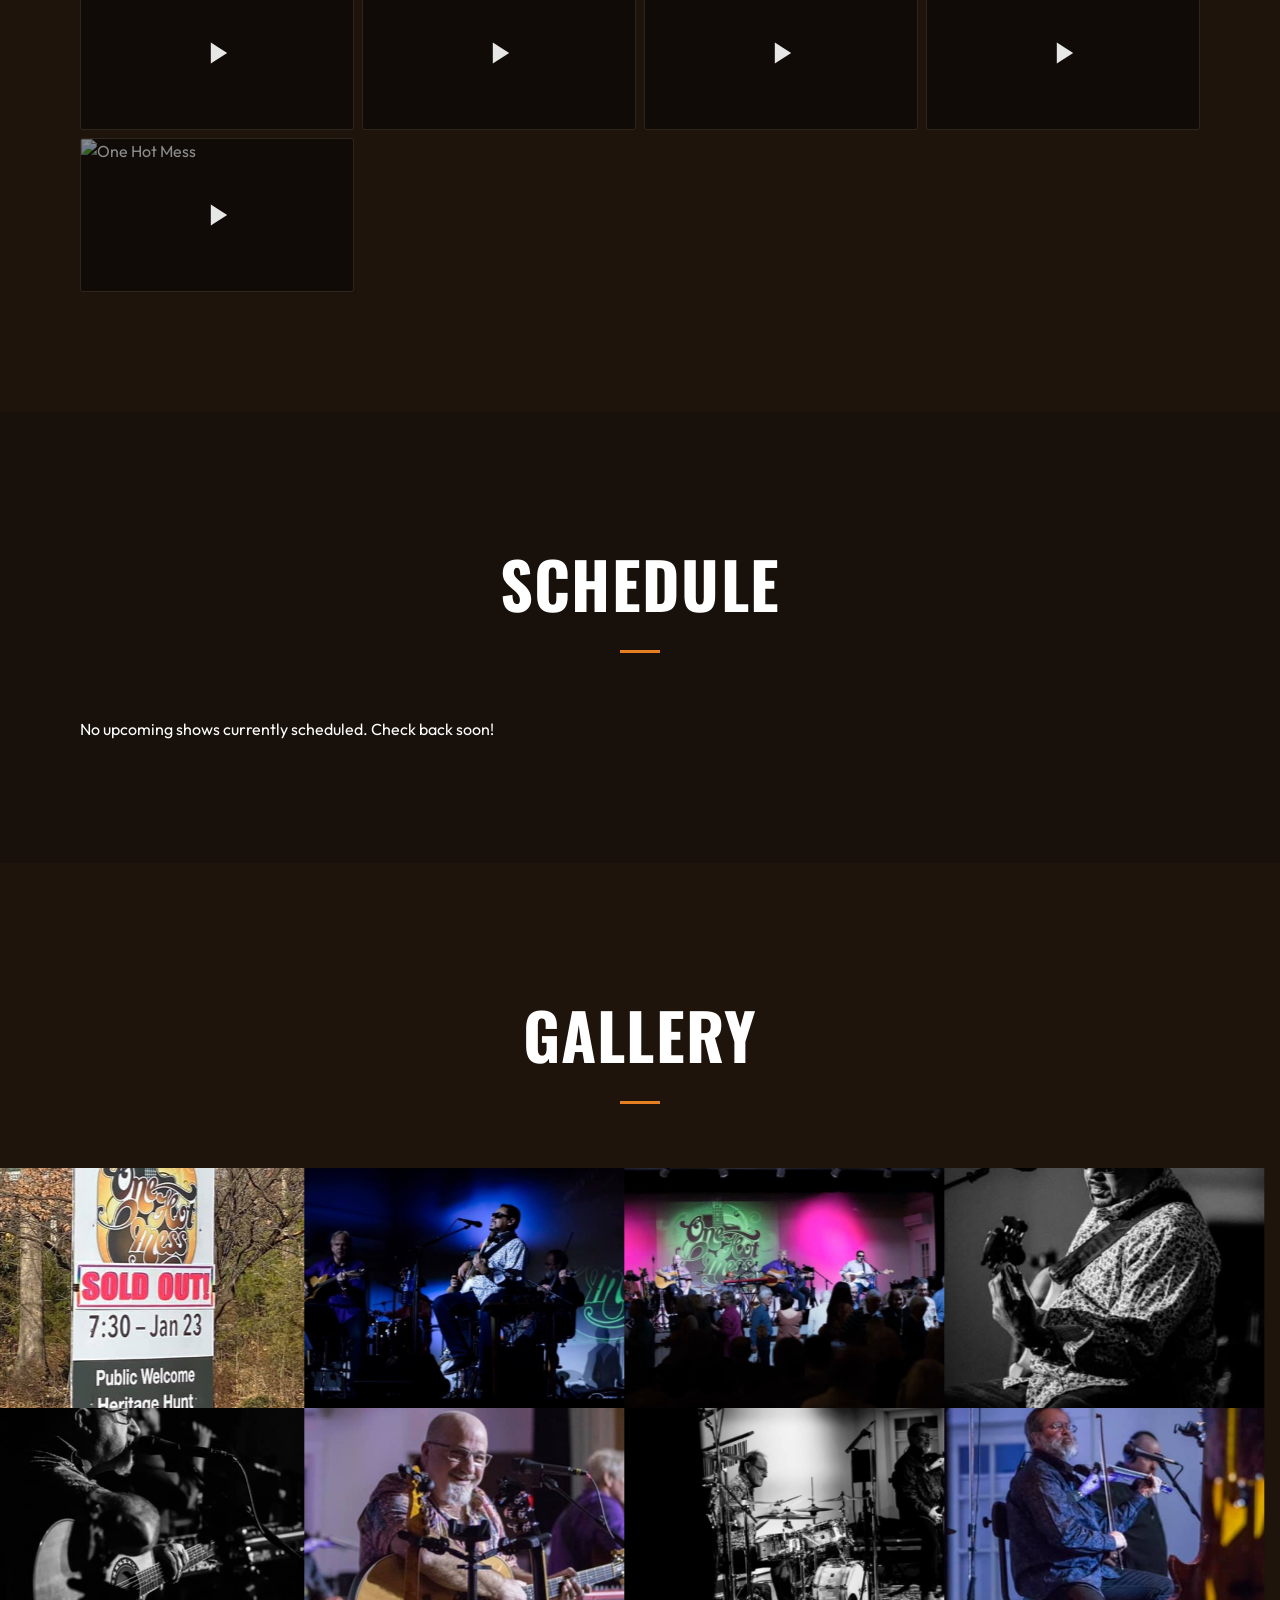
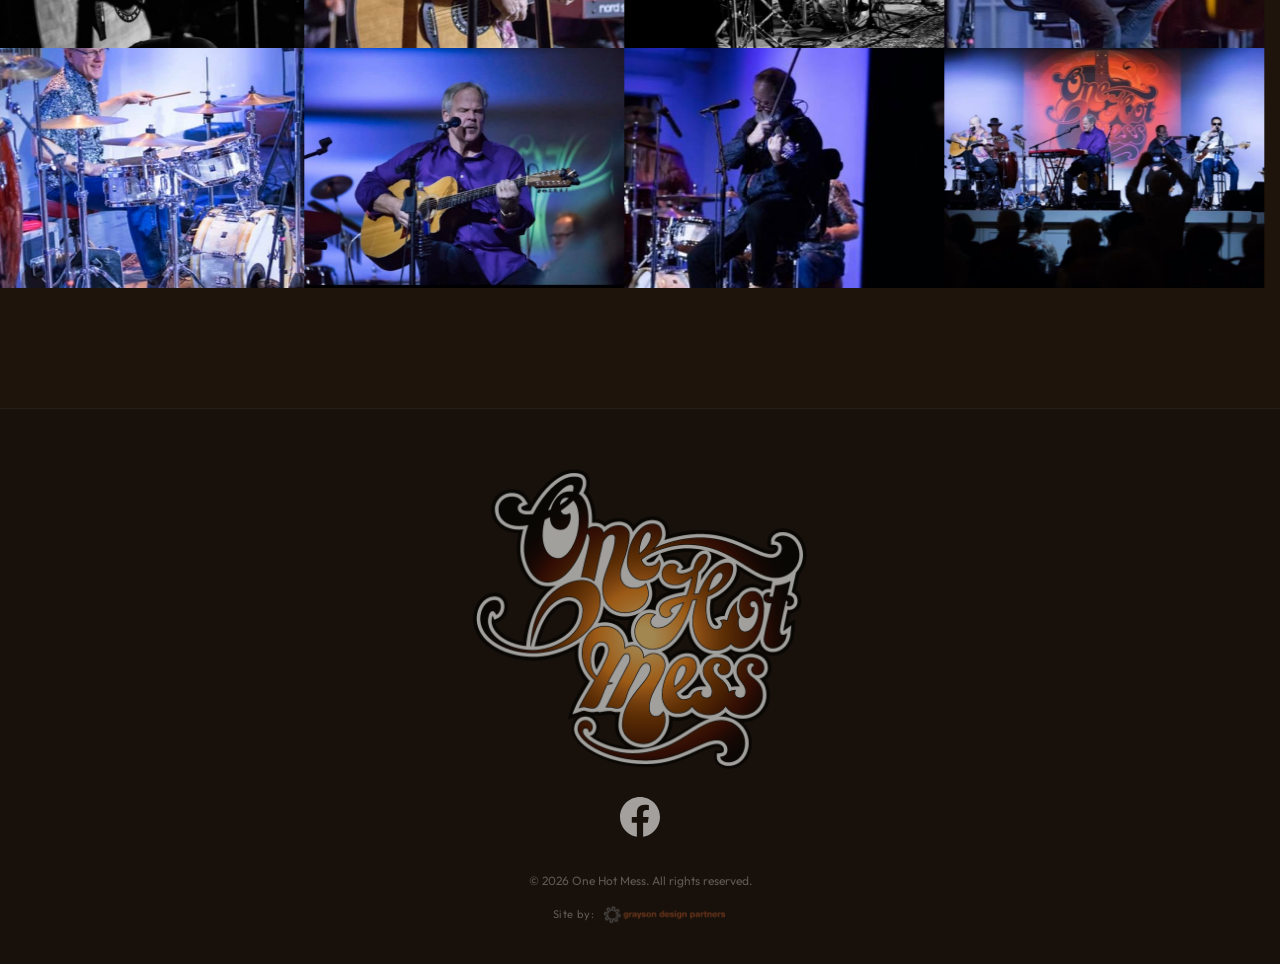
==== commit 787a594b: "Contain index video section within .container (max-width 1200px) Co-Authored-By: Claude Sonnet 4.6 <" ====
--- a/index.html
+++ b/index.html
@@ -271,7 +271,6 @@
         <section id="videos" class="section section--videos">
             <div class="container">
                 <h2 class="section-title">VIDEOS</h2>
-            </div>
 
             <!-- Featured video -->
             <div class="epk-video-featured" id="main-vid-featured" data-video="z7w3RSIjYN0" role="button" tabindex="0" aria-label="Watch One Hot Mess video">
@@ -323,6 +322,8 @@
                     <div class="epk-vid-thumb-overlay" aria-hidden="true"><svg viewBox="0 0 24 24"><polygon points="5,3 19,12 5,21"/></svg></div>
                 </div>
             </div>
+
+            </div><!-- end .container -->
         </section>
 
         <!-- VIDEO LIGHTBOX -->
--- a/style.css
+++ b/style.css
@@ -650,15 +650,180 @@
     overflow: hidden;
 }
 
-/* --- EPK-style video player (shared) --- */
-.section--videos .epk-video-featured {
-    margin: 0 0 12px;
-    border-radius: 0;
+/* --- EPK-style video player (shared with EPK page) --- */
+.epk-video-featured {
+    position: relative;
+    width: 100%;
+    aspect-ratio: 16/9;
+    background: #050301;
+    border-radius: 4px;
+    overflow: hidden;
+    cursor: pointer;
+    margin-bottom: 12px;
+    border: 1px solid rgba(230,126,34,0.2);
+}
+.epk-video-featured img {
+    width: 100%;
+    height: 100%;
+    object-fit: cover;
+    transition: transform 0.4s;
+    display: block;
+}
+.epk-video-featured:hover img { transform: scale(1.03); }
+.epk-video-featured-overlay {
+    position: absolute;
+    inset: 0;
+    background: rgba(0,0,0,0.35);
+    display: flex;
+    align-items: center;
+    justify-content: center;
+    flex-direction: column;
+    gap: 12px;
+    transition: background 0.2s;
+}
+.epk-video-featured:hover .epk-video-featured-overlay { background: rgba(0,0,0,0.2); }
+.epk-play-btn {
+    width: 72px;
+    height: 72px;
+    border-radius: 50%;
+    background: rgba(230,126,34,0.9);
+    border: 3px solid rgba(255,255,255,0.3);
+    display: flex;
+    align-items: center;
+    justify-content: center;
+    transition: transform 0.2s, background 0.2s;
+}
+.epk-video-featured:hover .epk-play-btn { transform: scale(1.1); background: var(--accent); }
+.epk-play-btn svg { width: 28px; height: 28px; fill: white; margin-left: 4px; }
+
+.epk-video-grid {
+    display: grid;
+    grid-template-columns: repeat(4, 1fr);
+    gap: 8px;
+}
+.epk-vid-thumb {
+    position: relative;
+    aspect-ratio: 16/9;
+    border-radius: 3px;
+    overflow: hidden;
+    cursor: pointer;
+    border: 1px solid rgba(255,255,255,0.07);
+    transition: border-color 0.2s, transform 0.2s;
+}
+.epk-vid-thumb:hover { border-color: var(--accent); transform: translateY(-2px); }
+.epk-vid-thumb.active { border-color: var(--accent); box-shadow: 0 0 0 1px var(--accent); }
+.epk-vid-thumb img { width: 100%; height: 100%; object-fit: cover; display: block; }
+.epk-vid-thumb-overlay {
+    position: absolute;
+    inset: 0;
+    background: rgba(0,0,0,0.45);
+    display: flex;
+    align-items: center;
+    justify-content: center;
+    transition: background 0.2s;
+}
+.epk-vid-thumb:hover .epk-vid-thumb-overlay { background: rgba(0,0,0,0.25); }
+.epk-vid-thumb-overlay svg { width: 28px; height: 28px; fill: white; opacity: 0.9; margin-left: 3px; }
+
+.epk-lightbox {
+    display: none;
+    position: fixed;
+    inset: 0;
+    background: rgba(0,0,0,0.93);
+    z-index: 9000;
+    align-items: center;
+    justify-content: center;
+}
+.epk-lightbox.active { display: flex; }
+.epk-lightbox-inner {
+    position: relative;
+    width: 90vw;
+    max-width: 1000px;
+    aspect-ratio: 16/9;
+}
+.epk-lightbox-inner iframe { width: 100%; height: 100%; border: none; }
+.epk-lightbox-close {
+    position: absolute;
+    top: -44px;
+    right: 0;
+    background: none;
     border: none;
-}
-
-.section--videos .epk-video-grid {
-    padding: 0 0 4px;
+    color: white;
+    font-size: 2rem;
+    cursor: pointer;
+    opacity: 0.7;
+    transition: opacity 0.2s;
+    line-height: 1;
+}
+.epk-lightbox-close:hover { opacity: 1; }
+
+@media (max-width: 640px) {
+    .epk-video-grid { grid-template-columns: repeat(2, 1fr); }
+}
+
+/* =============================================
+   GALLERY LIGHTBOX
+   ============================================= */
+.lightbox {
+    position: fixed;
+    inset: 0;
+    z-index: 10000;
+    background: rgba(0,0,0,0.95);
+    display: flex;
+    align-items: center;
+    justify-content: center;
+    opacity: 0;
+    visibility: hidden;
+    transition: opacity 0.3s var(--ease-out), visibility 0.3s;
+}
+.lightbox.open {
+    opacity: 1;
+    visibility: visible;
+}
+.lightbox-close {
+    position: absolute;
+    top: 16px;
+    right: 20px;
+    background: none;
+    border: none;
+    color: var(--text-primary);
+    font-size: 2.5rem;
+    cursor: pointer;
+    z-index: 10001;
+    line-height: 1;
+    opacity: 0.7;
+    transition: opacity 0.3s;
+}
+.lightbox-close:hover { opacity: 1; }
+.lightbox-arrow {
+    position: absolute;
+    top: 50%;
+    transform: translateY(-50%);
+    background: rgba(255,255,255,0.08);
+    border: 1px solid rgba(255,255,255,0.15);
+    color: var(--text-primary);
+    font-size: 2.2rem;
+    width: 48px;
+    height: 48px;
+    display: flex;
+    align-items: center;
+    justify-content: center;
+    cursor: pointer;
+    border-radius: 50%;
+    opacity: 0.7;
+    transition: opacity 0.3s, background 0.3s;
+    z-index: 10001;
+    line-height: 1;
+}
+.lightbox-arrow:hover { opacity: 1; background: rgba(255,255,255,0.15); }
+.lightbox-counter {
+    position: absolute;
+    bottom: 20px;
+    left: 50%;
+    transform: translateX(-50%);
+    font-size: 0.8rem;
+    color: rgba(255,255,255,0.5);
+    letter-spacing: 0.1em;
 }
 
 .lightbox-prev {
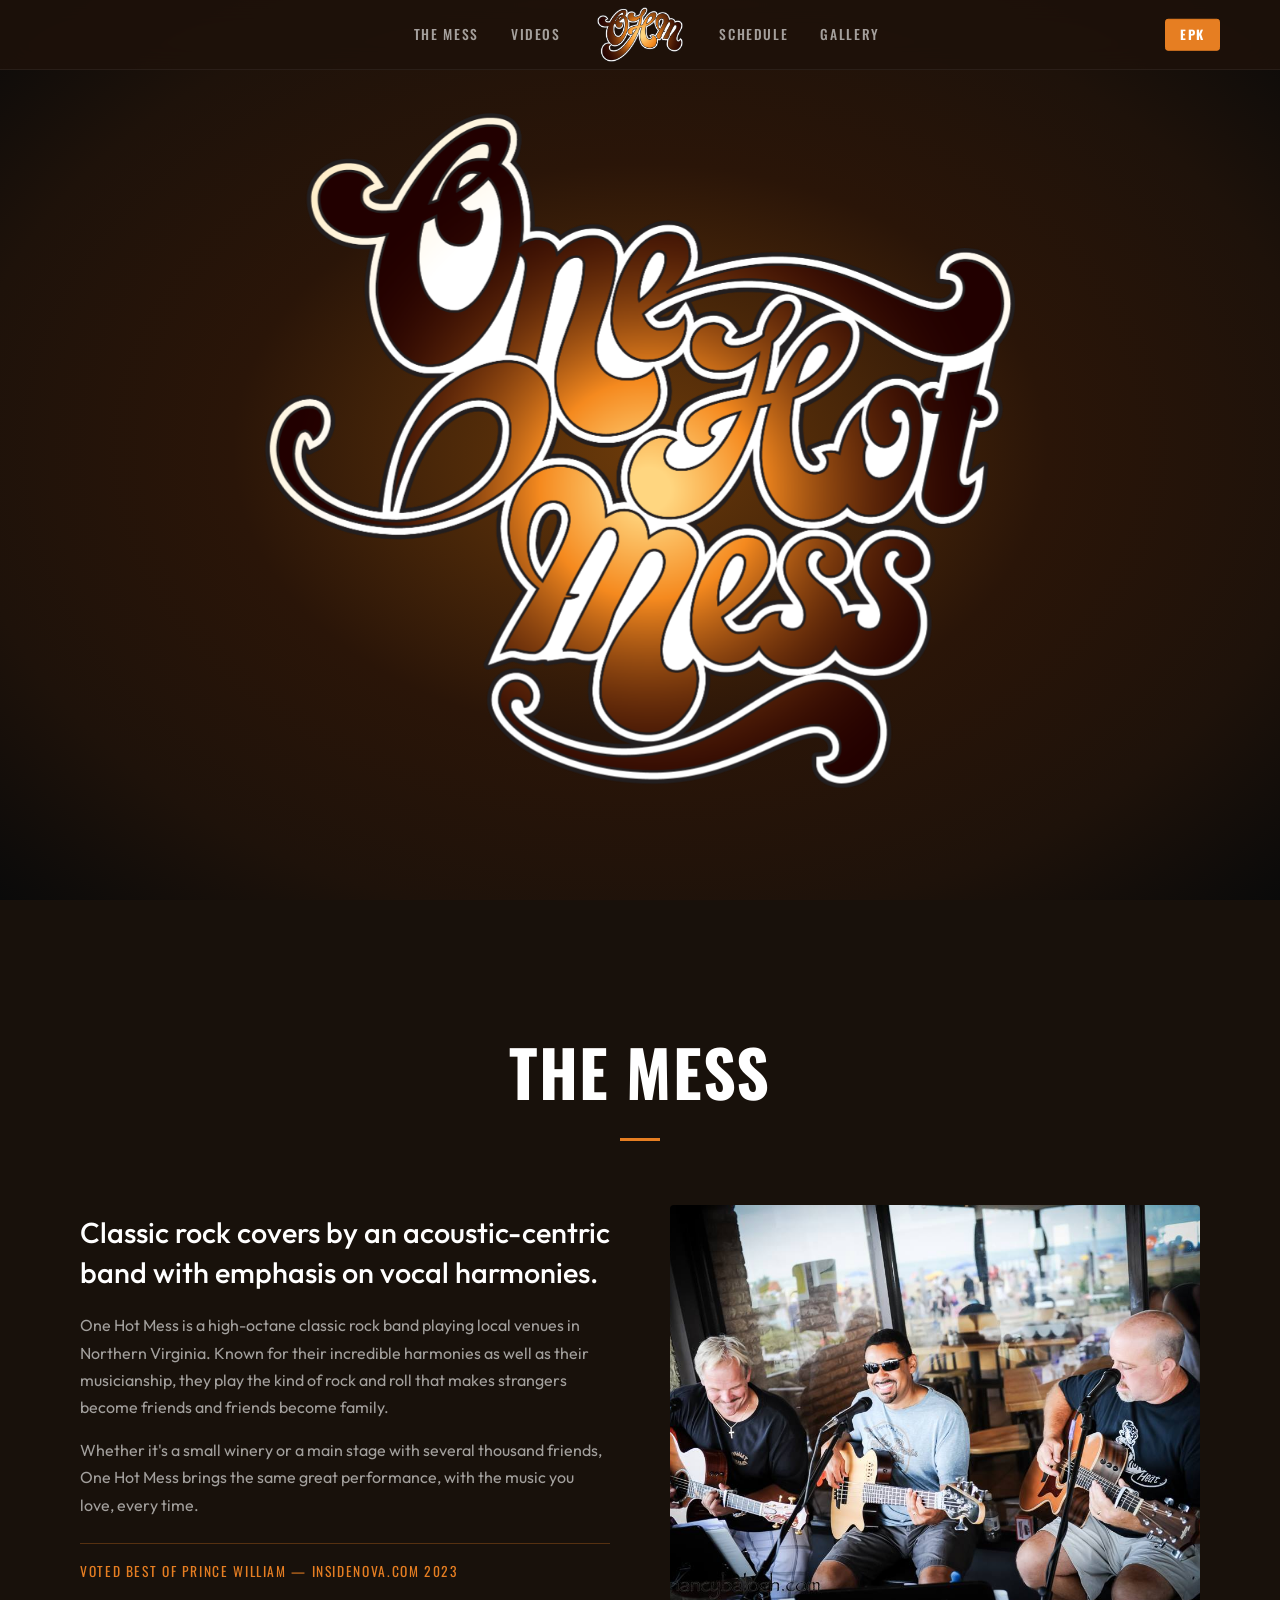
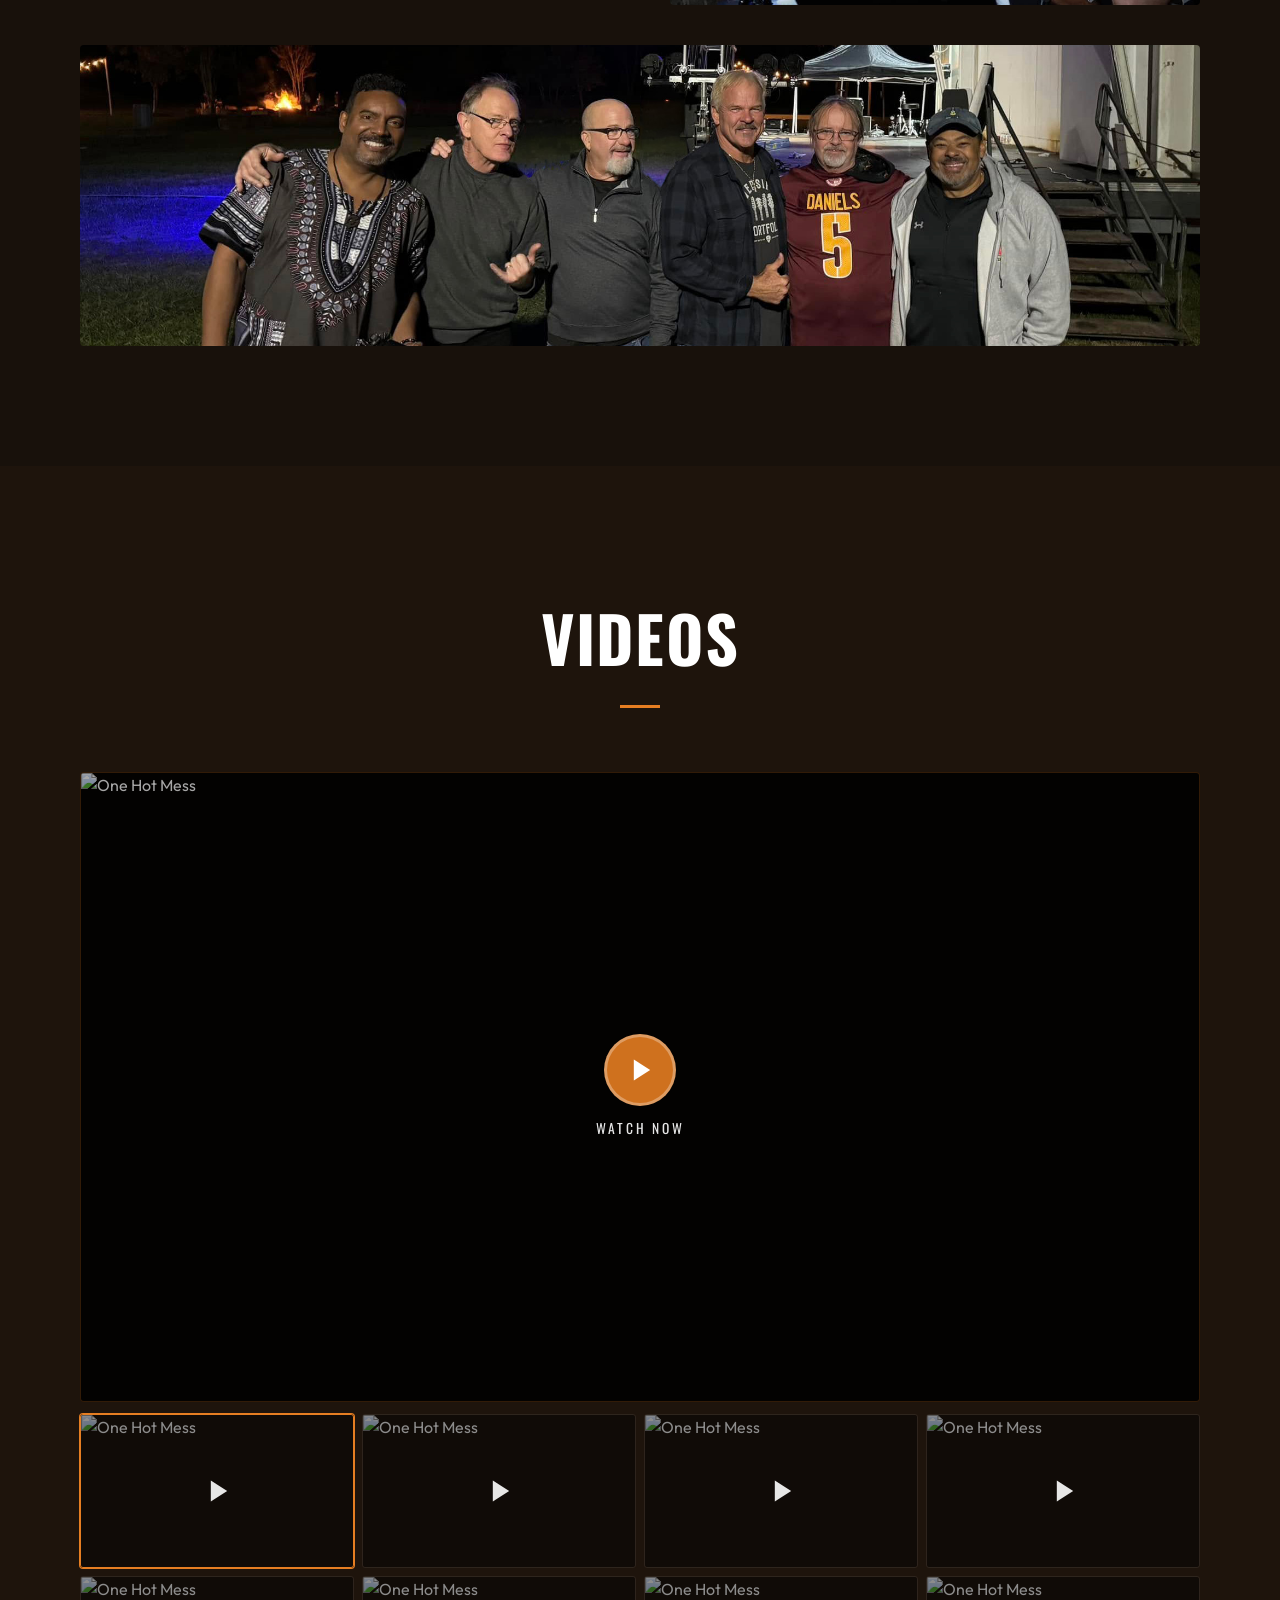
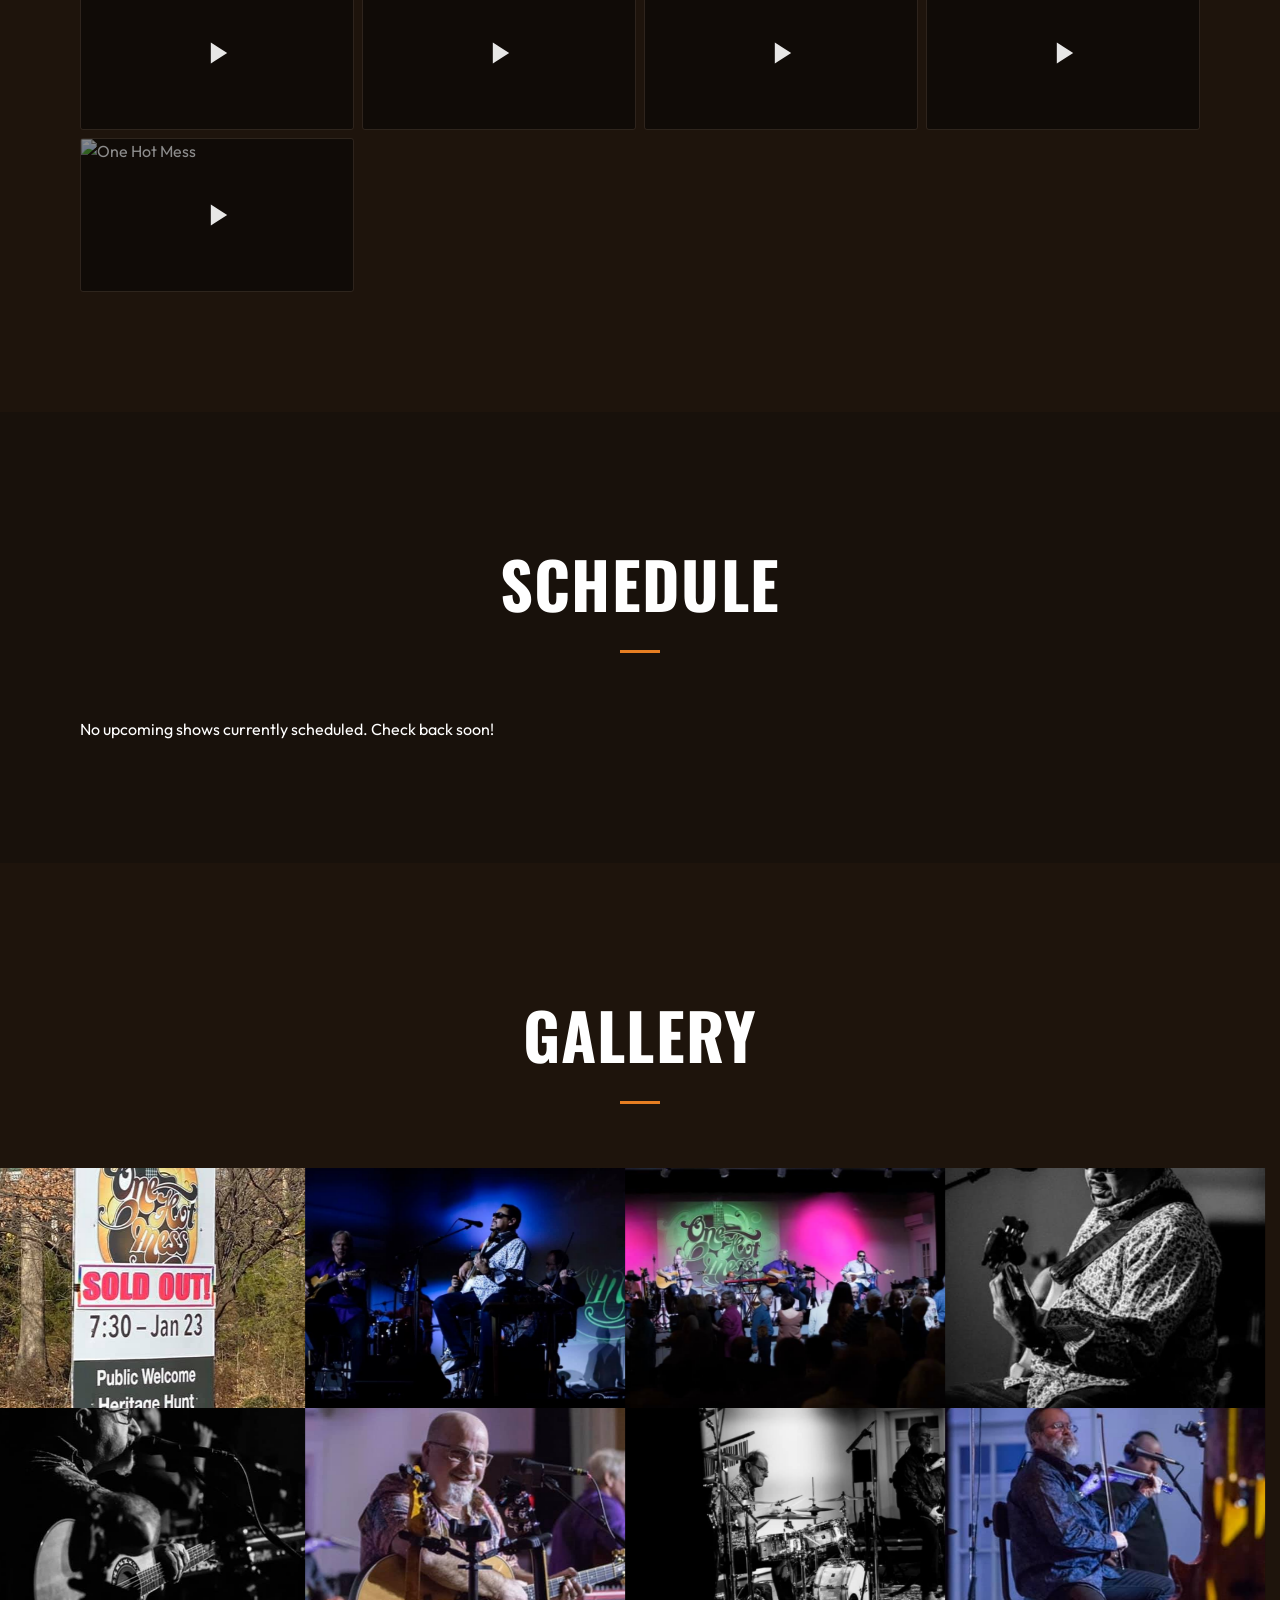
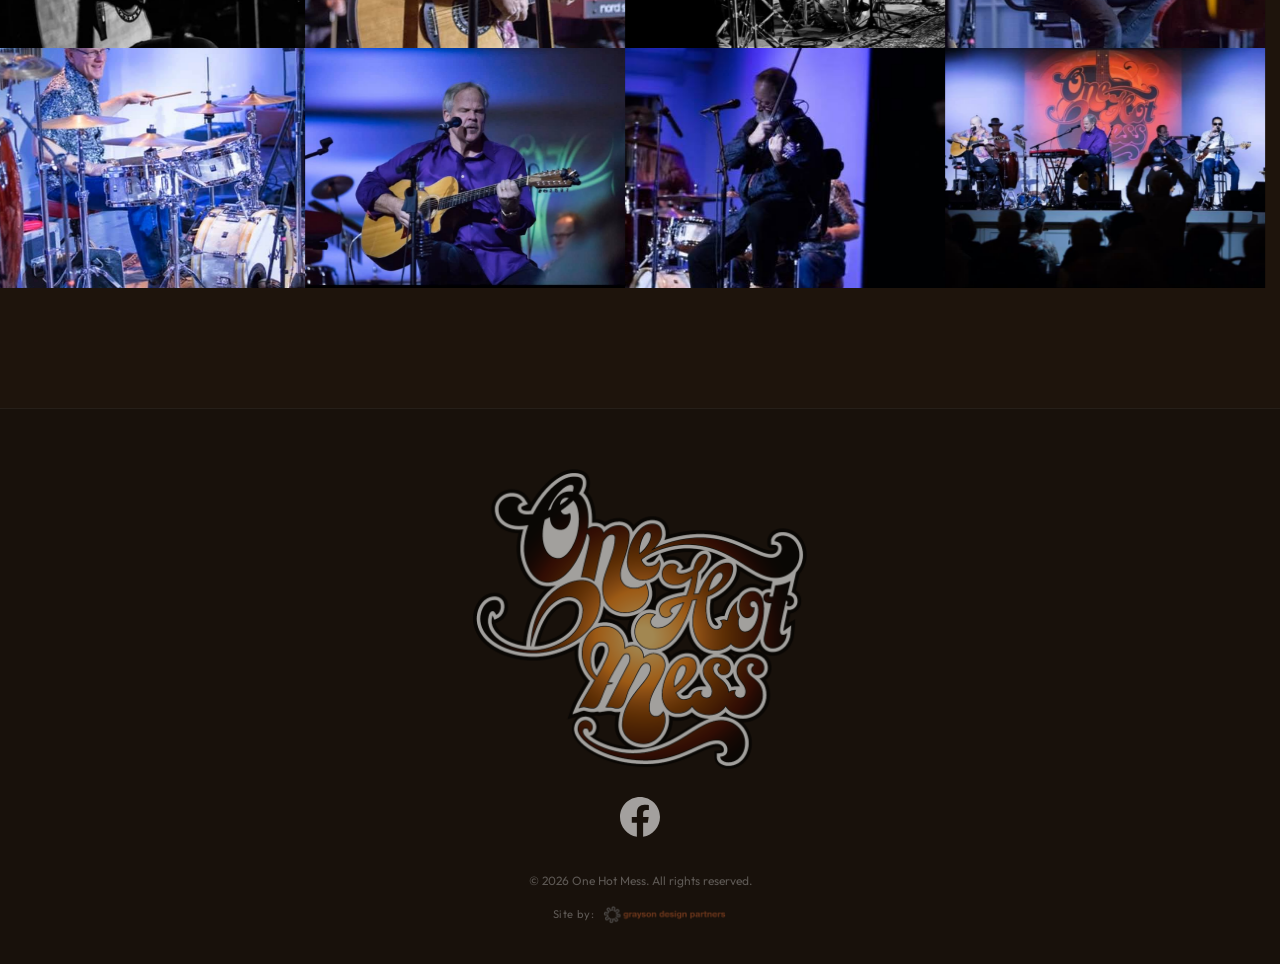
==== commit 0113ce81: "Update og:image to OHM001a.jpg for link previews Co-Authored-By: Claude Sonnet 4.6 <noreply@anthropi" ====
--- a/index.html
+++ b/index.html
@@ -26,7 +26,7 @@
     <meta property="og:url" content="https://www.onehotmess.band/">
     <meta property="og:title" content="One Hot Mess | Classic Rock Cover Band in Northern Virginia">
     <meta property="og:description" content="High-octane classic rock covers with incredible vocal harmonies. Catch One Hot Mess live at venues across Northern Virginia. Voted Best of Prince William 2023.">
-    <meta property="og:image" content="https://www.onehotmess.band/assets/OHM001.jpg">
+    <meta property="og:image" content="https://www.onehotmess.band/assets/OHM001a.jpg">
     <meta property="og:image:width" content="1200">
     <meta property="og:image:height" content="630">
     <meta property="og:image:alt" content="One Hot Mess band performing live">
@@ -38,7 +38,7 @@
     <meta name="twitter:card" content="summary_large_image">
     <meta name="twitter:title" content="One Hot Mess | Classic Rock Cover Band in Northern Virginia">
     <meta name="twitter:description" content="High-octane classic rock covers with incredible vocal harmonies. Catch One Hot Mess live at venues across Northern Virginia.">
-    <meta name="twitter:image" content="https://www.onehotmess.band/assets/OHM001.jpg">
+    <meta name="twitter:image" content="https://www.onehotmess.band/assets/OHM001a.jpg">
     <meta name="twitter:image:alt" content="One Hot Mess band performing live">
 
     <!-- Additional SEO -->
@@ -72,7 +72,7 @@
                 "url": "https://www.onehotmess.band",
                 "description": "One Hot Mess is a high-octane classic rock cover band playing local venues across Northern Virginia. Known for incredible vocal harmonies and electrifying live performances.",
                 "genre": ["Classic Rock", "Rock", "Cover Band"],
-                "image": "https://www.onehotmess.band/assets/OHM001.jpg",
+                "image": "https://www.onehotmess.band/assets/OHM001a.jpg",
                 "logo": "https://www.onehotmess.band/assets/OHM_CAPSlogo.png",
                 "sameAs": [
                     "https://www.facebook.com/profile.php?id=100062739473361"
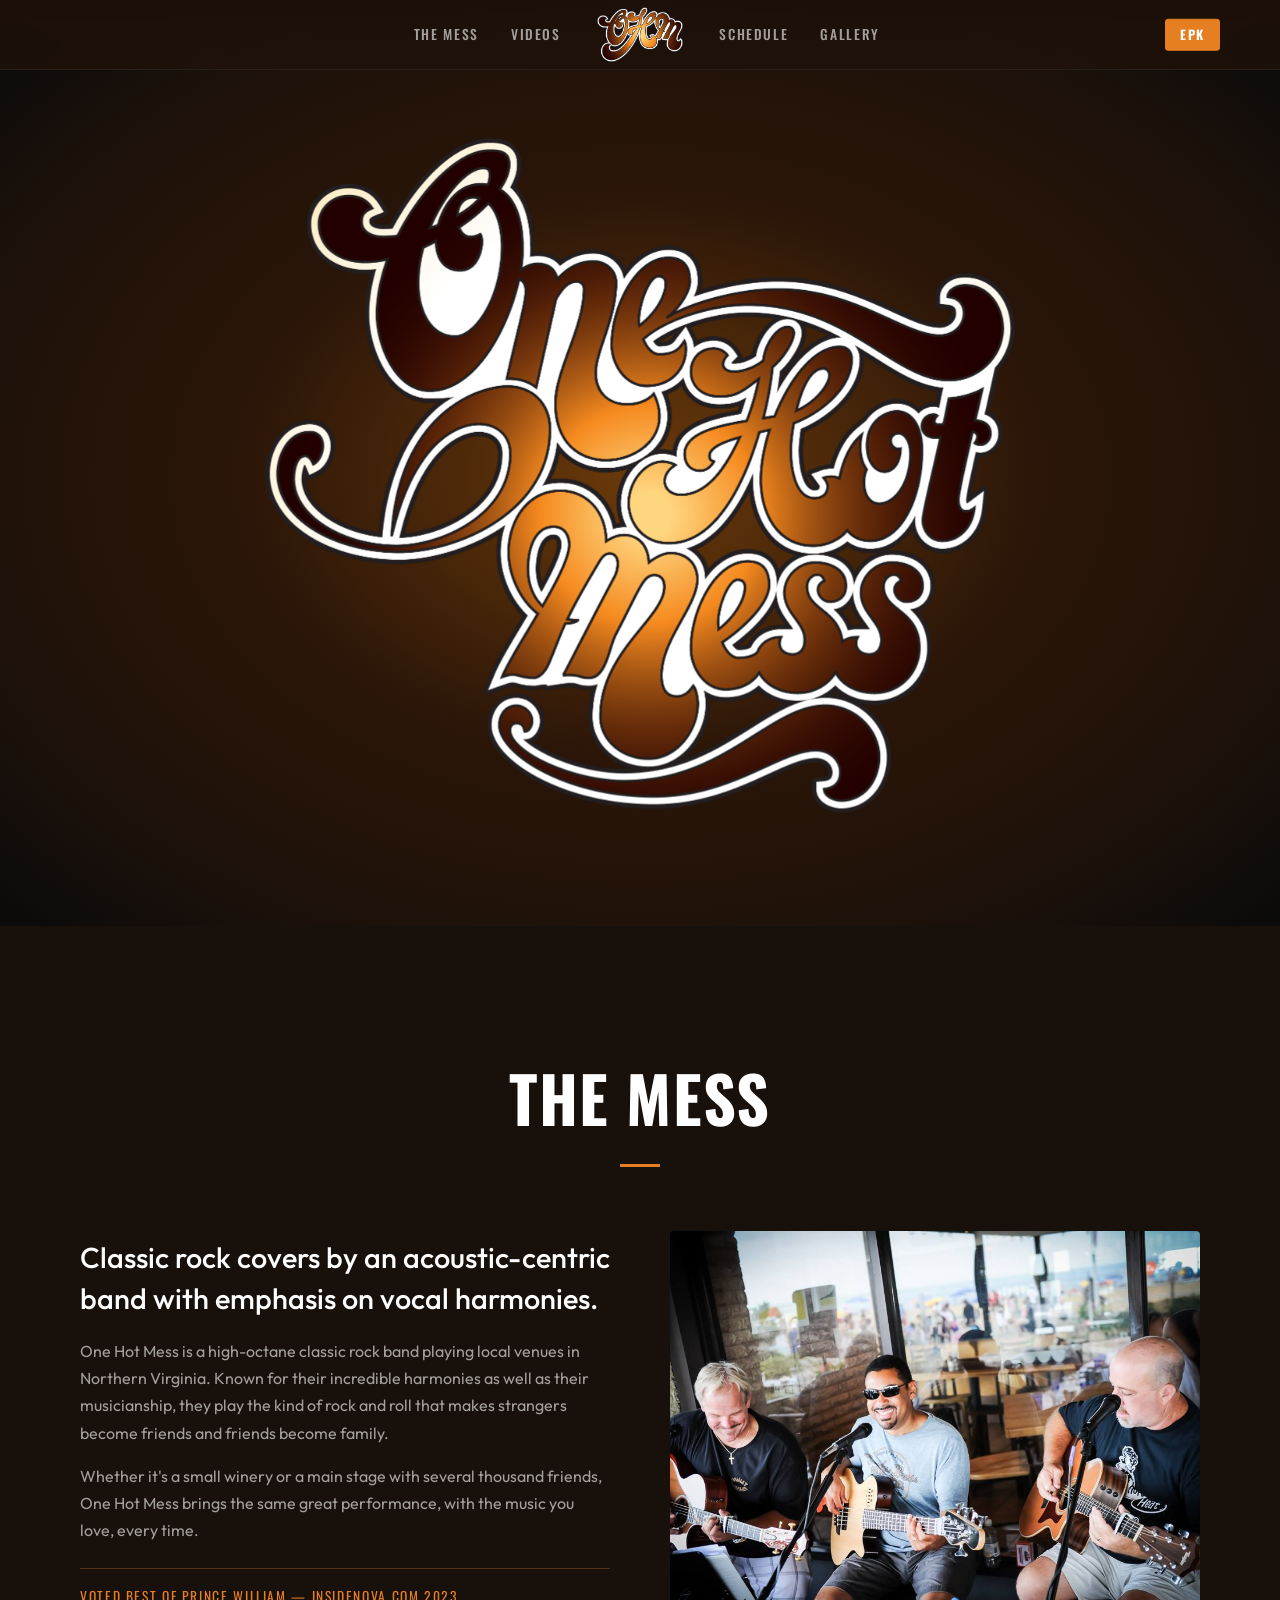
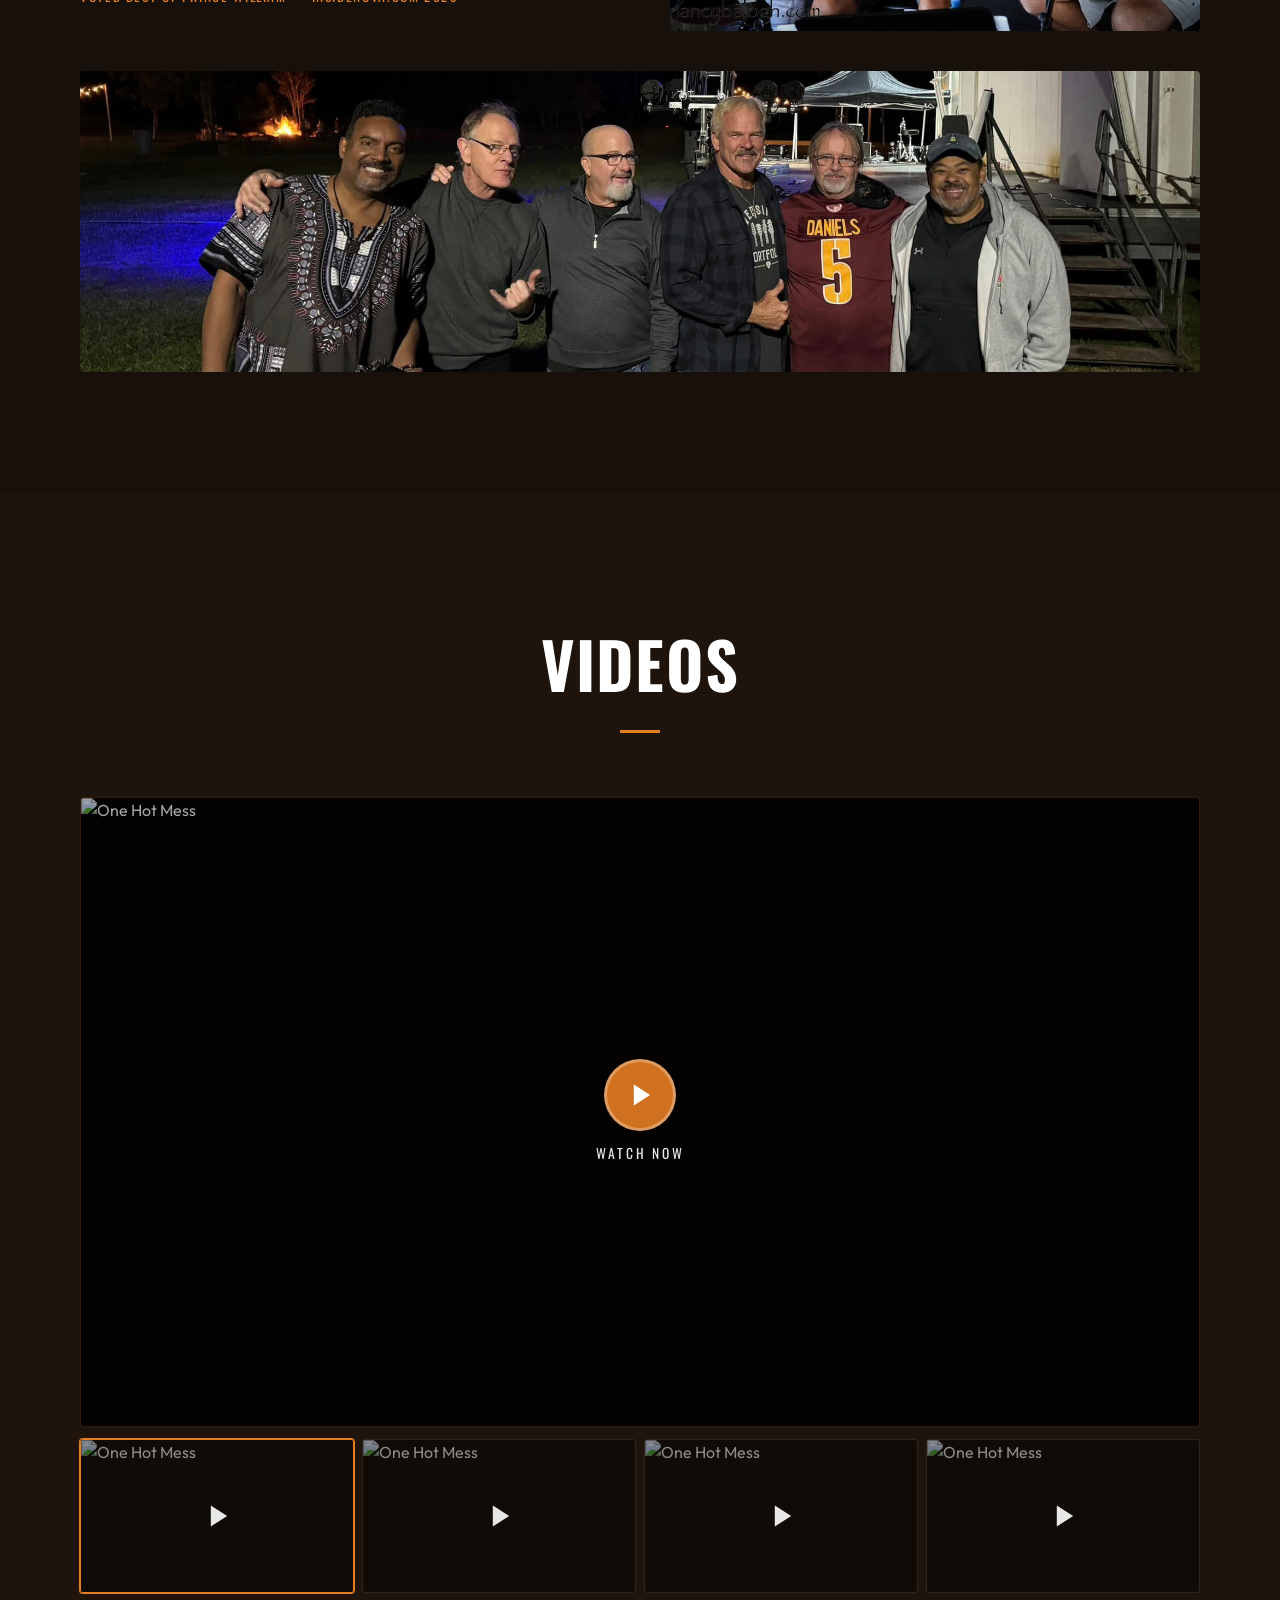
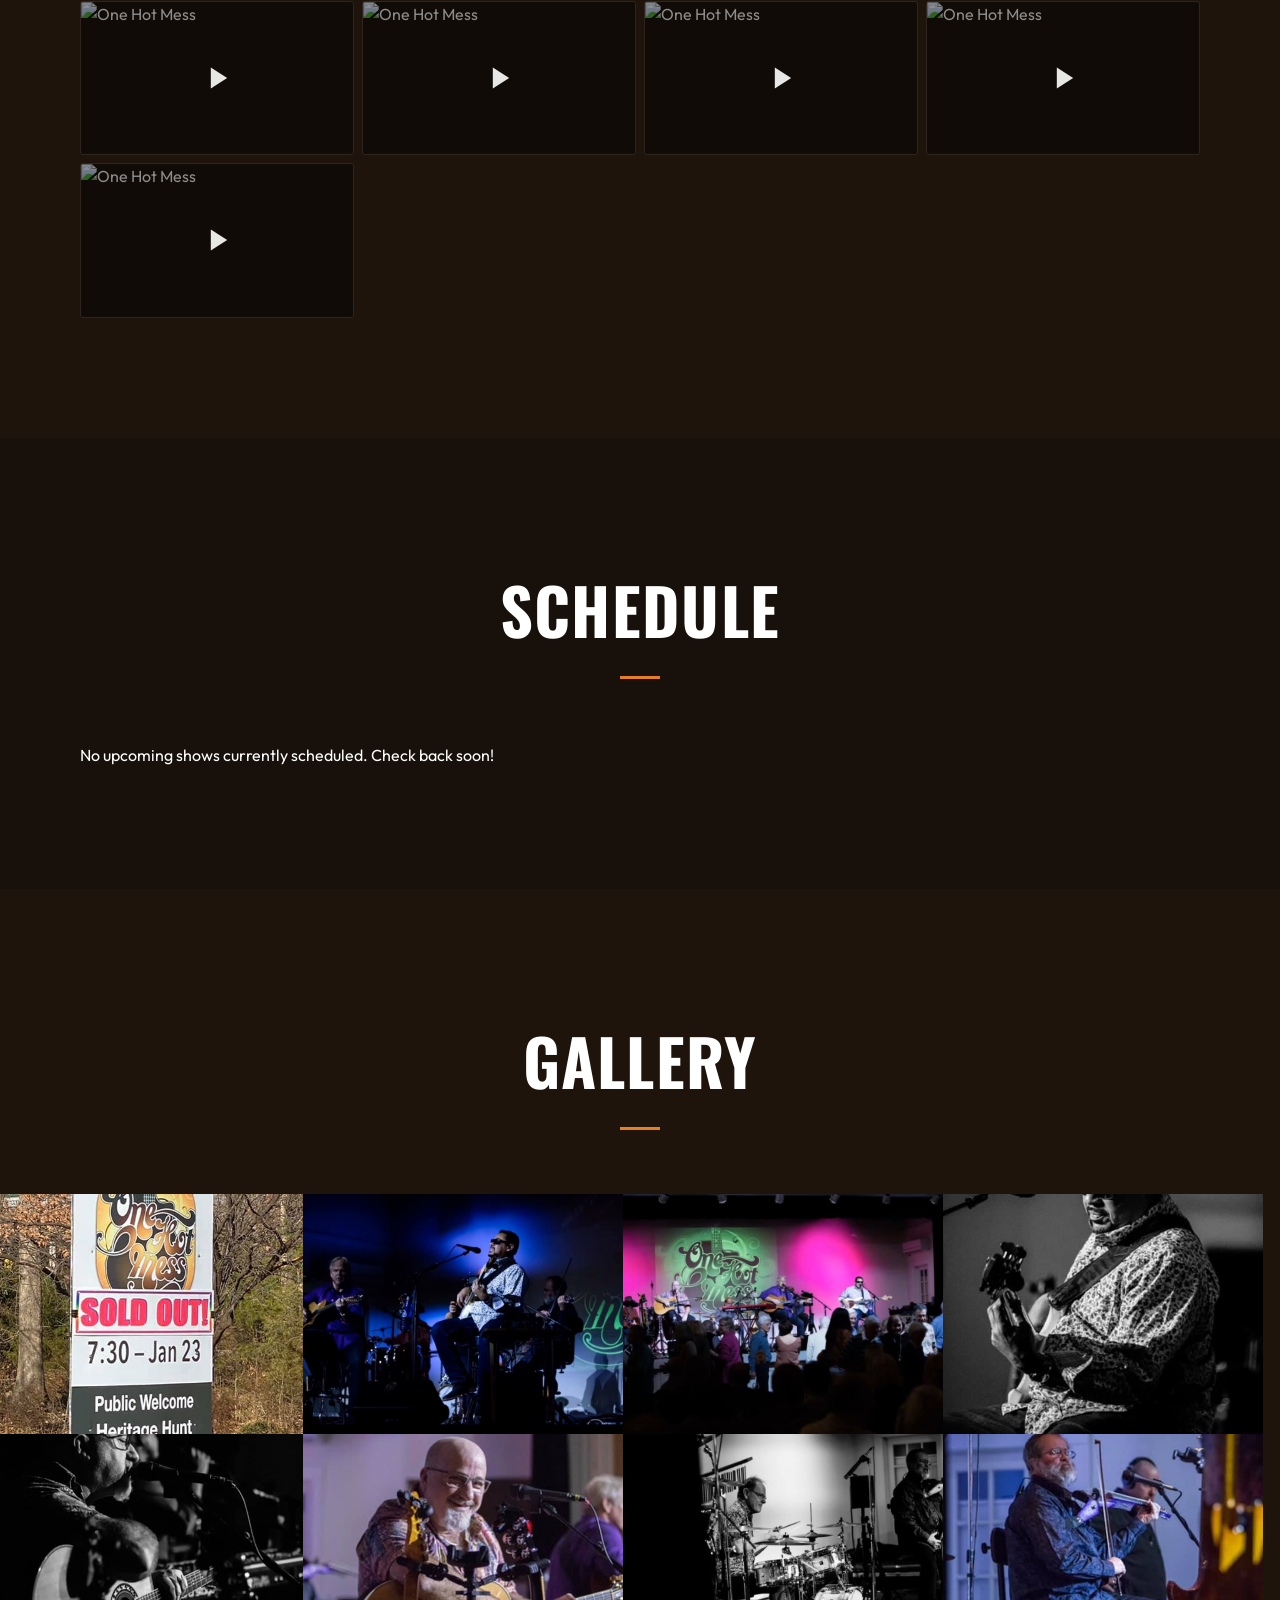
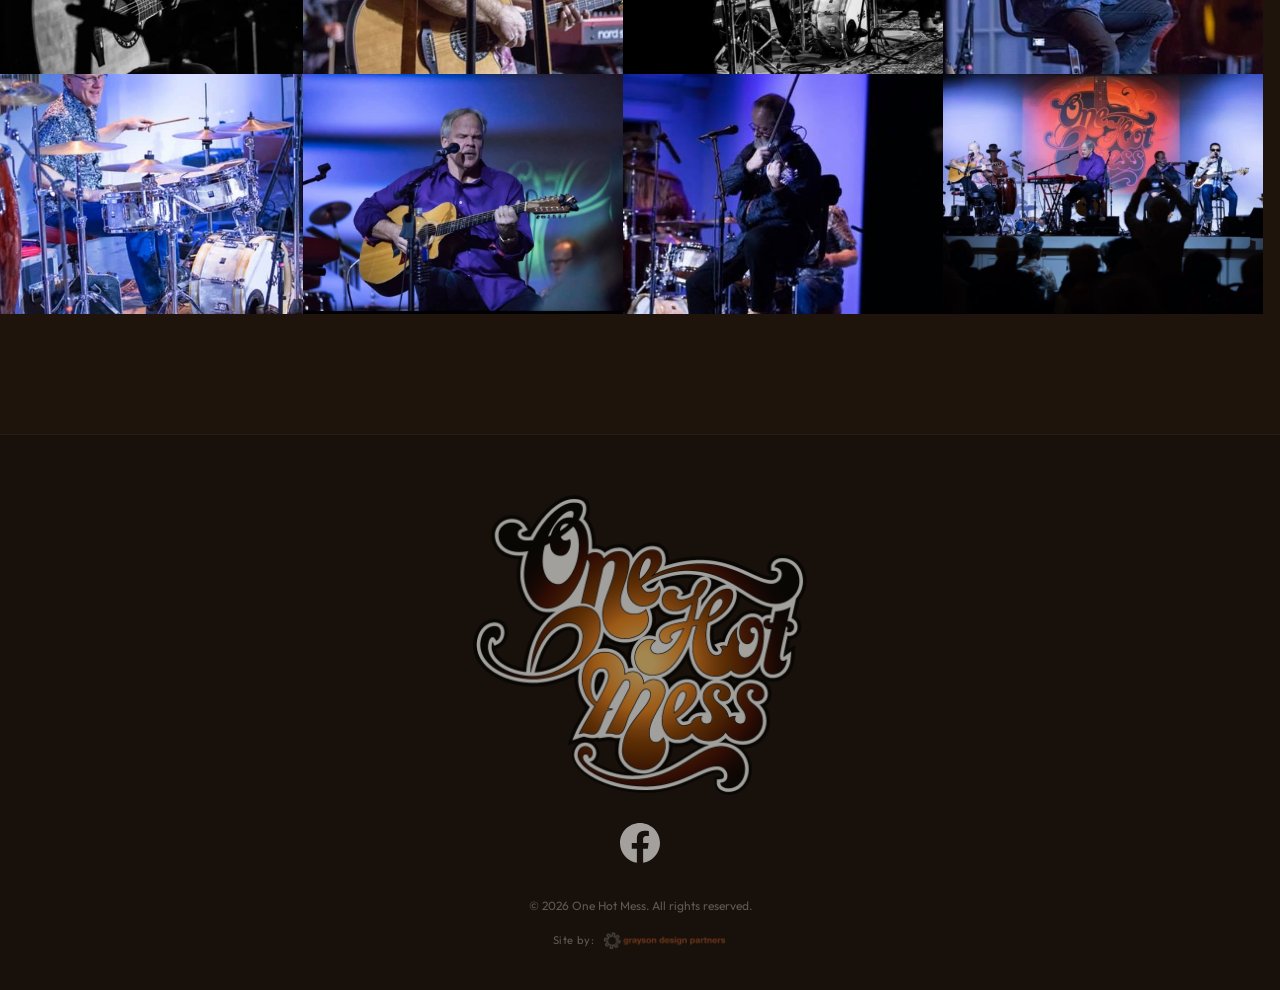
==== commit a216b53b: "SEO fixes: add llms.txt, trim meta description, add security header meta tags" ====
--- a/index.html
+++ b/index.html
@@ -15,7 +15,7 @@
 
     <!-- Primary SEO -->
     <title>One Hot Mess | Classic Rock Cover Band in Northern Virginia</title>
-    <meta name="description" content="One Hot Mess is a high-octane classic rock cover band playing local venues across Northern Virginia. Known for incredible vocal harmonies and electrifying live performances. Voted Best of Prince William 2023.">
+    <meta name="description" content="One Hot Mess is a high-octane classic rock cover band in Northern Virginia. Known for incredible vocal harmonies and electrifying live performances.">>
     <meta name="keywords" content="One Hot Mess, OHM, classic rock cover band, Northern Virginia live music, NoVA band, Haymarket, Warrenton, Gainesville, live rock band, cover band Virginia, acoustic rock, vocal harmonies">
     <meta name="author" content="One Hot Mess">
     <meta name="robots" content="index, follow">
@@ -168,6 +168,8 @@
         ]
     }
     </script>
+  <meta http-equiv="X-Content-Type-Options" content="nosniff">
+  <meta http-equiv="X-Frame-Options" content="SAMEORIGIN">
 </head>
 <body>
 
--- a/style.css
+++ b/style.css
@@ -932,6 +932,45 @@
     color: var(--accent);
     margin-top: 4px;
     font-weight: 500;
+}
+
+.show-actions {
+    display: flex;
+    gap: 10px;
+    flex-shrink: 0;
+    align-items: center;
+    flex-wrap: wrap;
+    justify-content: flex-end;
+}
+
+.show-calendar {
+    font-family: var(--font-heading);
+    font-size: 0.7rem;
+    font-weight: 500;
+    letter-spacing: 0.1em;
+    padding: 10px 18px;
+    border: 1px solid var(--accent, #00e5ff);
+    background: transparent;
+    color: var(--accent, #00e5ff);
+    cursor: pointer;
+    transition: all 0.3s var(--ease-out);
+    display: inline-flex;
+    align-items: center;
+    justify-content: center;
+    gap: 7px;
+    white-space: nowrap;
+    text-align: center;
+    line-height: 1;
+}
+
+.show-calendar:hover {
+    background: var(--accent, #00e5ff);
+    color: var(--bg-color, #0a0a0a);
+}
+
+.show-calendar svg {
+    flex-shrink: 0;
+    pointer-events: none;
 }
 
 .show-tickets {
@@ -1318,9 +1357,16 @@
         padding: 20px 0;
     }
 
+    .show-actions {
+        width: 100%;
+        justify-content: stretch;
+    }
+
+    .show-calendar,
     .show-tickets {
-        width: 100%;
-        padding: 12px 20px;
+        flex: 1;
+        text-align: center;
+        padding: 12px 16px;
     }
 
     /* Mobile menu — larger touch targets */
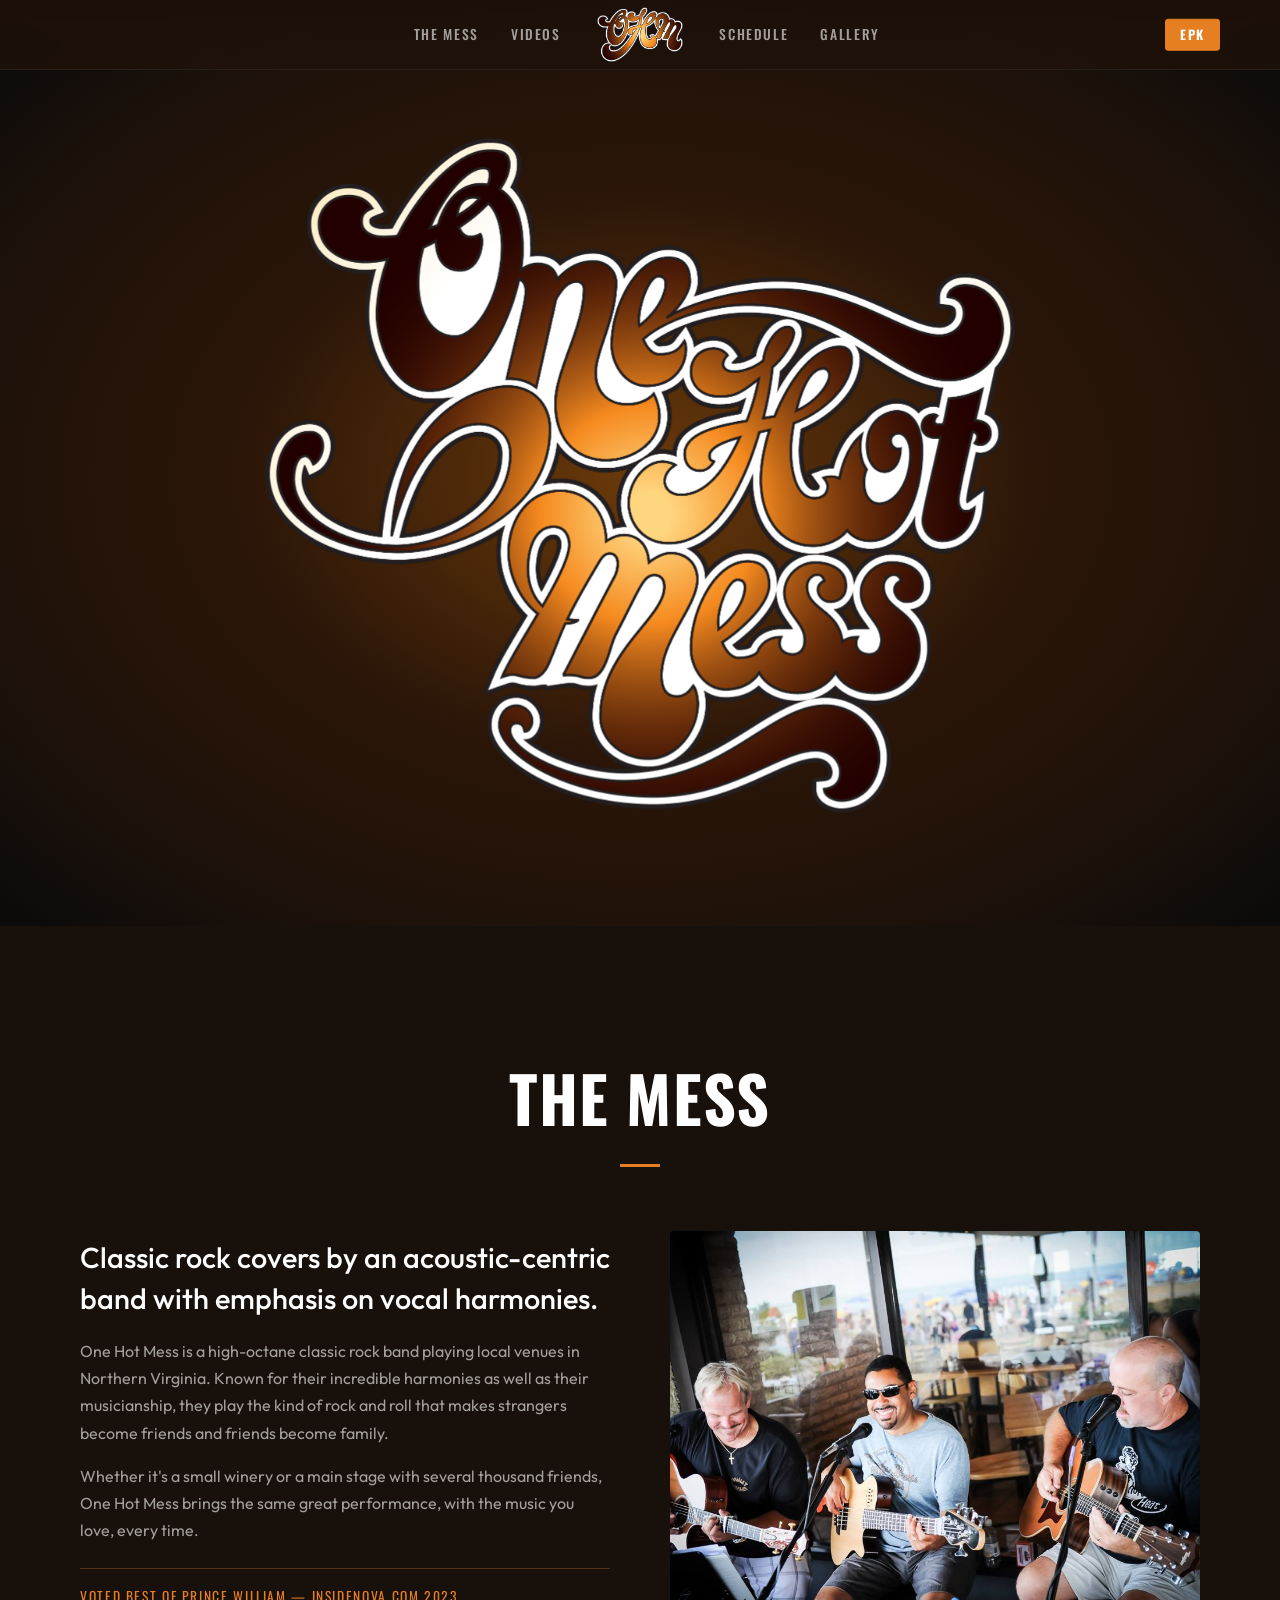
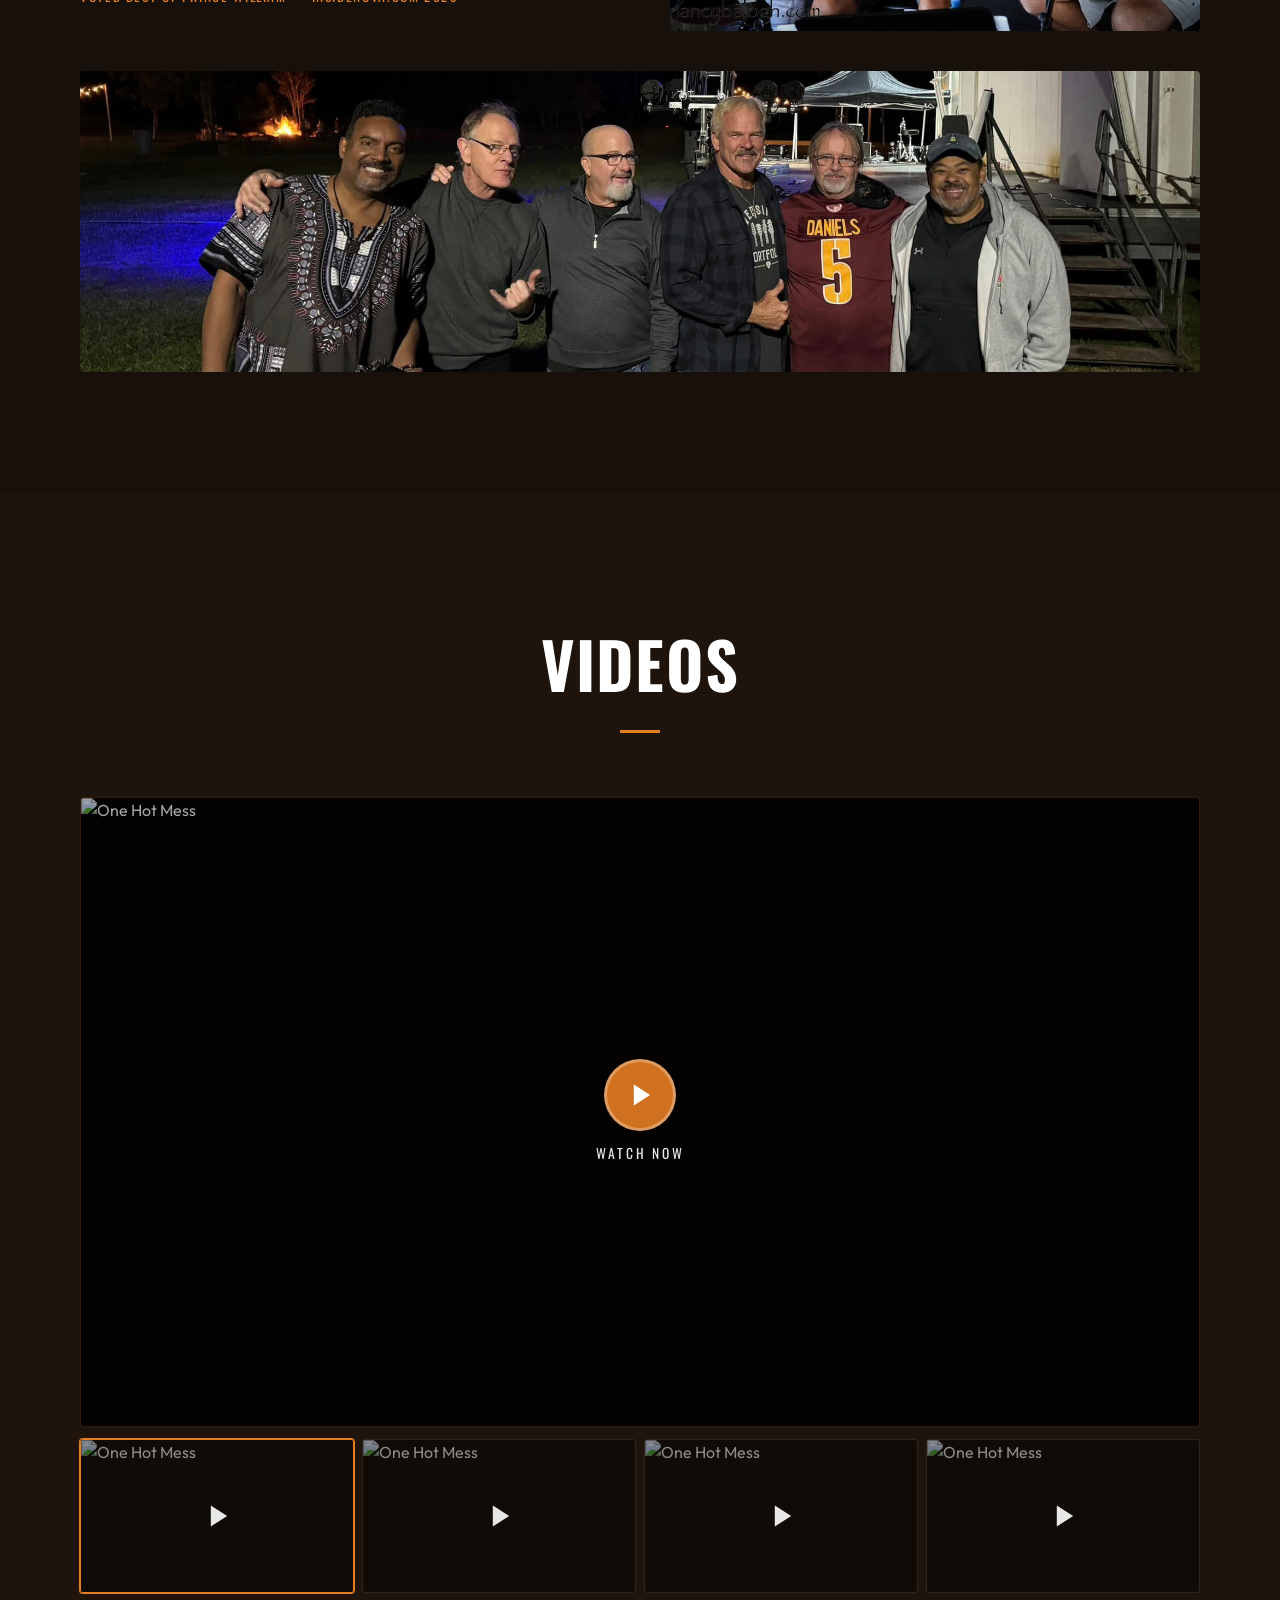
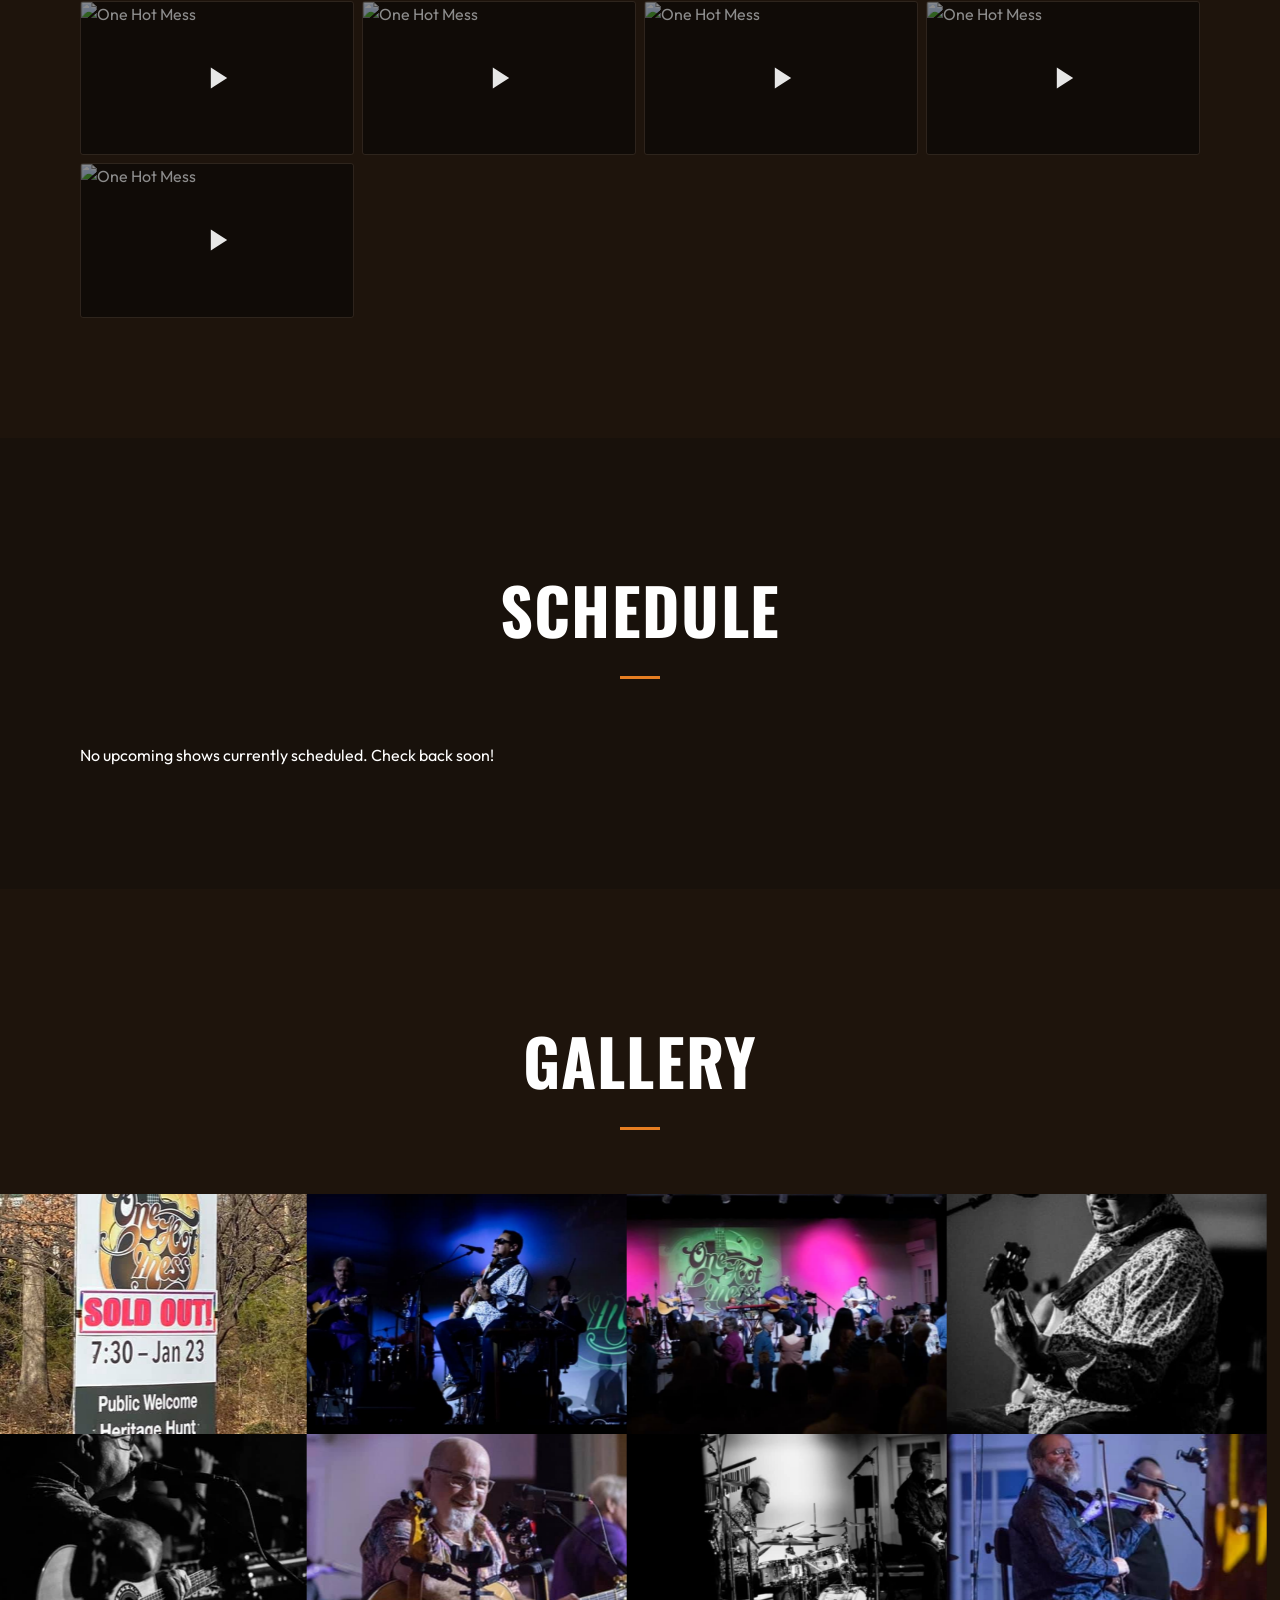
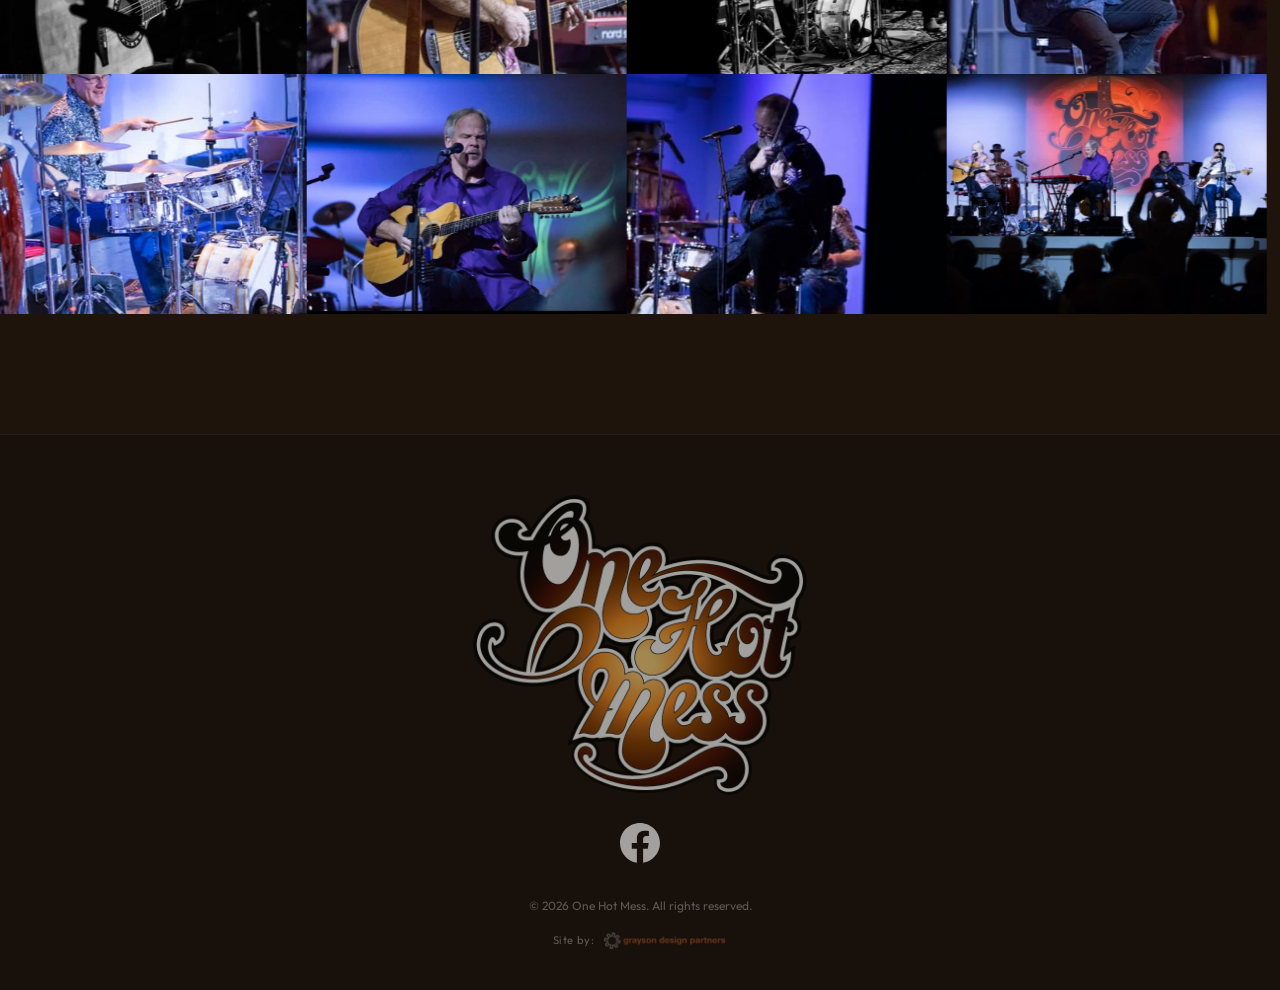
==== commit a431618a: "GEO audit fixes: date signals, expanded sameAs, AI crawlers, llms.txt, schema updates" ====
--- a/index.html
+++ b/index.html
@@ -20,6 +20,10 @@
     <meta name="author" content="One Hot Mess">
     <meta name="robots" content="index, follow">
     <link rel="canonical" href="https://www.onehotmess.band/">
+
+    <!-- Article date signals -->
+    <meta property="article:published_time" content="2019-01-01T00:00:00-05:00">
+    <meta property="article:modified_time" content="2026-07-21T00:00:00-04:00">
 
     <!-- Open Graph / Facebook -->
     <meta property="og:type" content="website">
@@ -75,8 +79,11 @@
                 "image": "https://www.onehotmess.band/assets/OHM001a.jpg",
                 "logo": "https://www.onehotmess.band/assets/OHM_CAPSlogo.png",
                 "sameAs": [
-                    "https://www.facebook.com/profile.php?id=100062739473361"
+                    "https://www.facebook.com/profile.php?id=100062739473361",
+                    "https://www.youtube.com/@onehotmess"
                 ],
+                "datePublished": "2019-01-01",
+                "dateModified": "2026-07-21",
                 "contactPoint": {
                     "@type": "ContactPoint",
                     "email": "jonsgrayson@gmail.com",
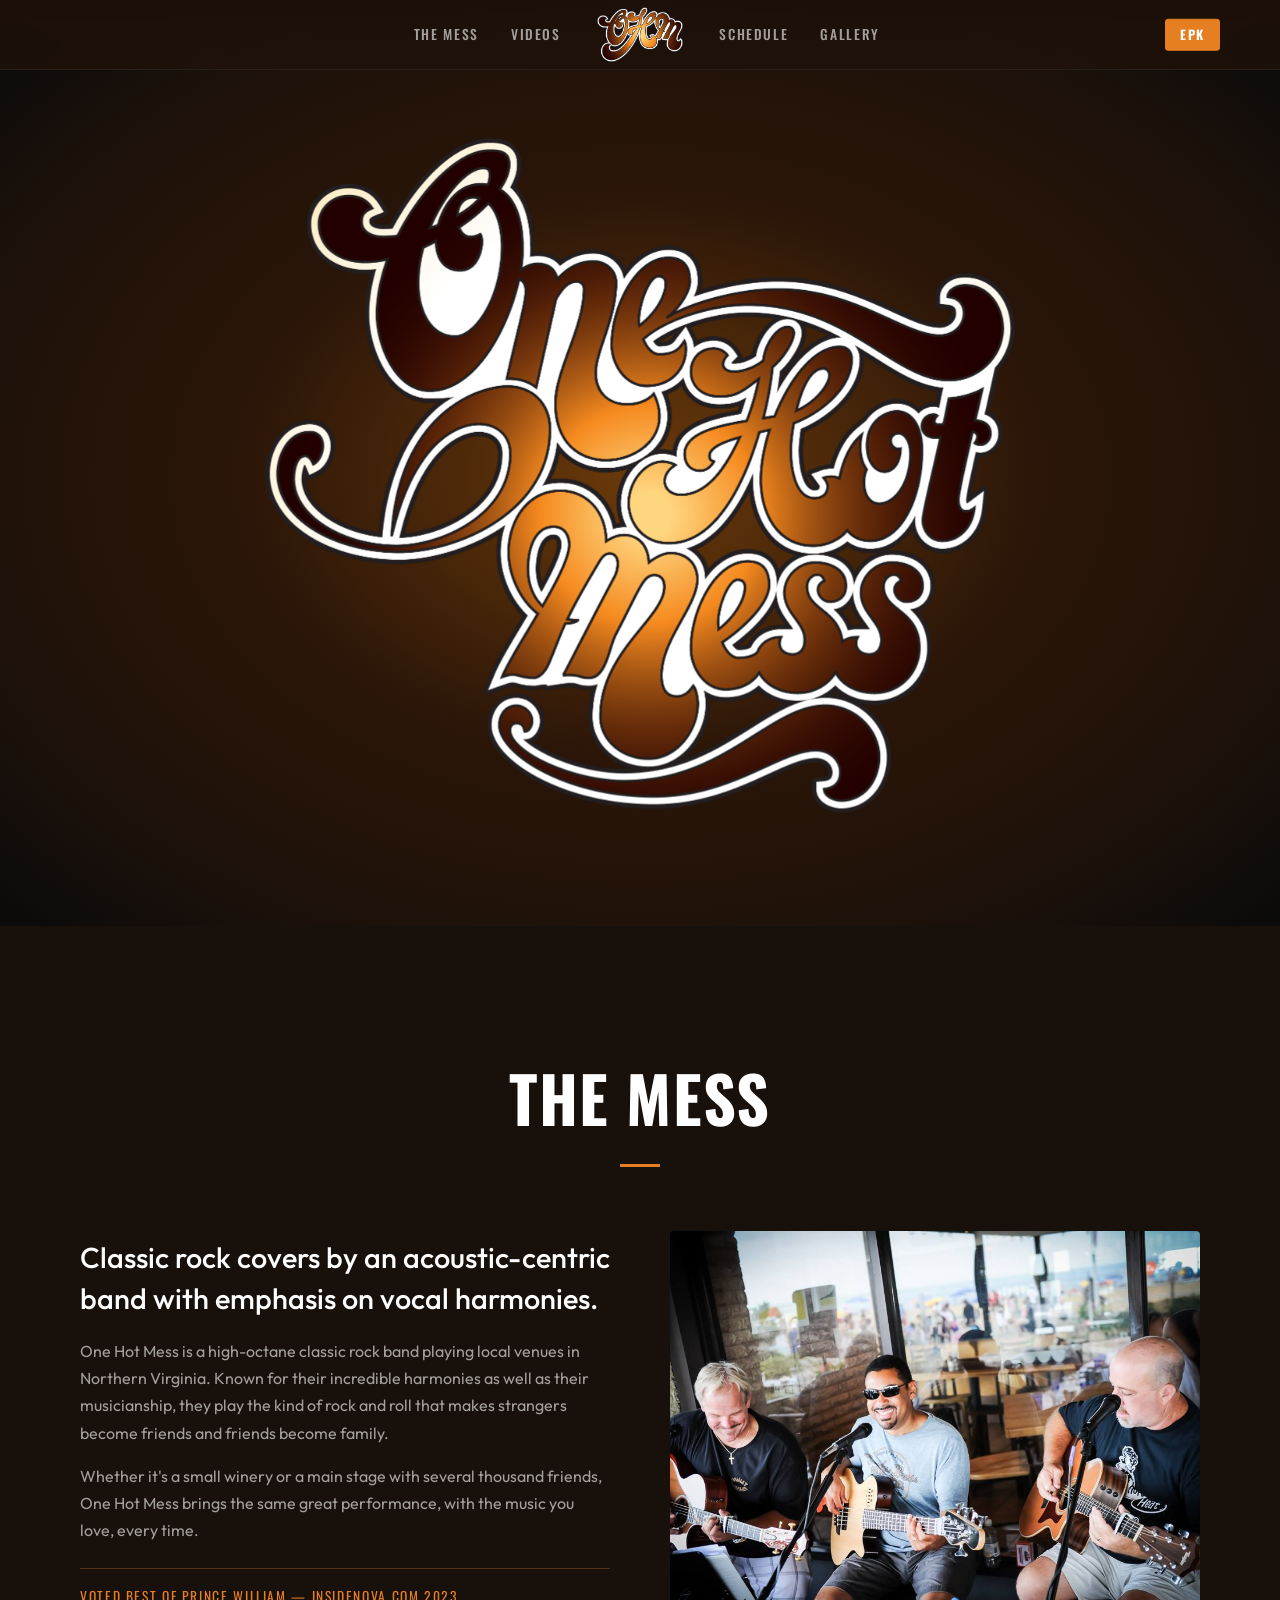
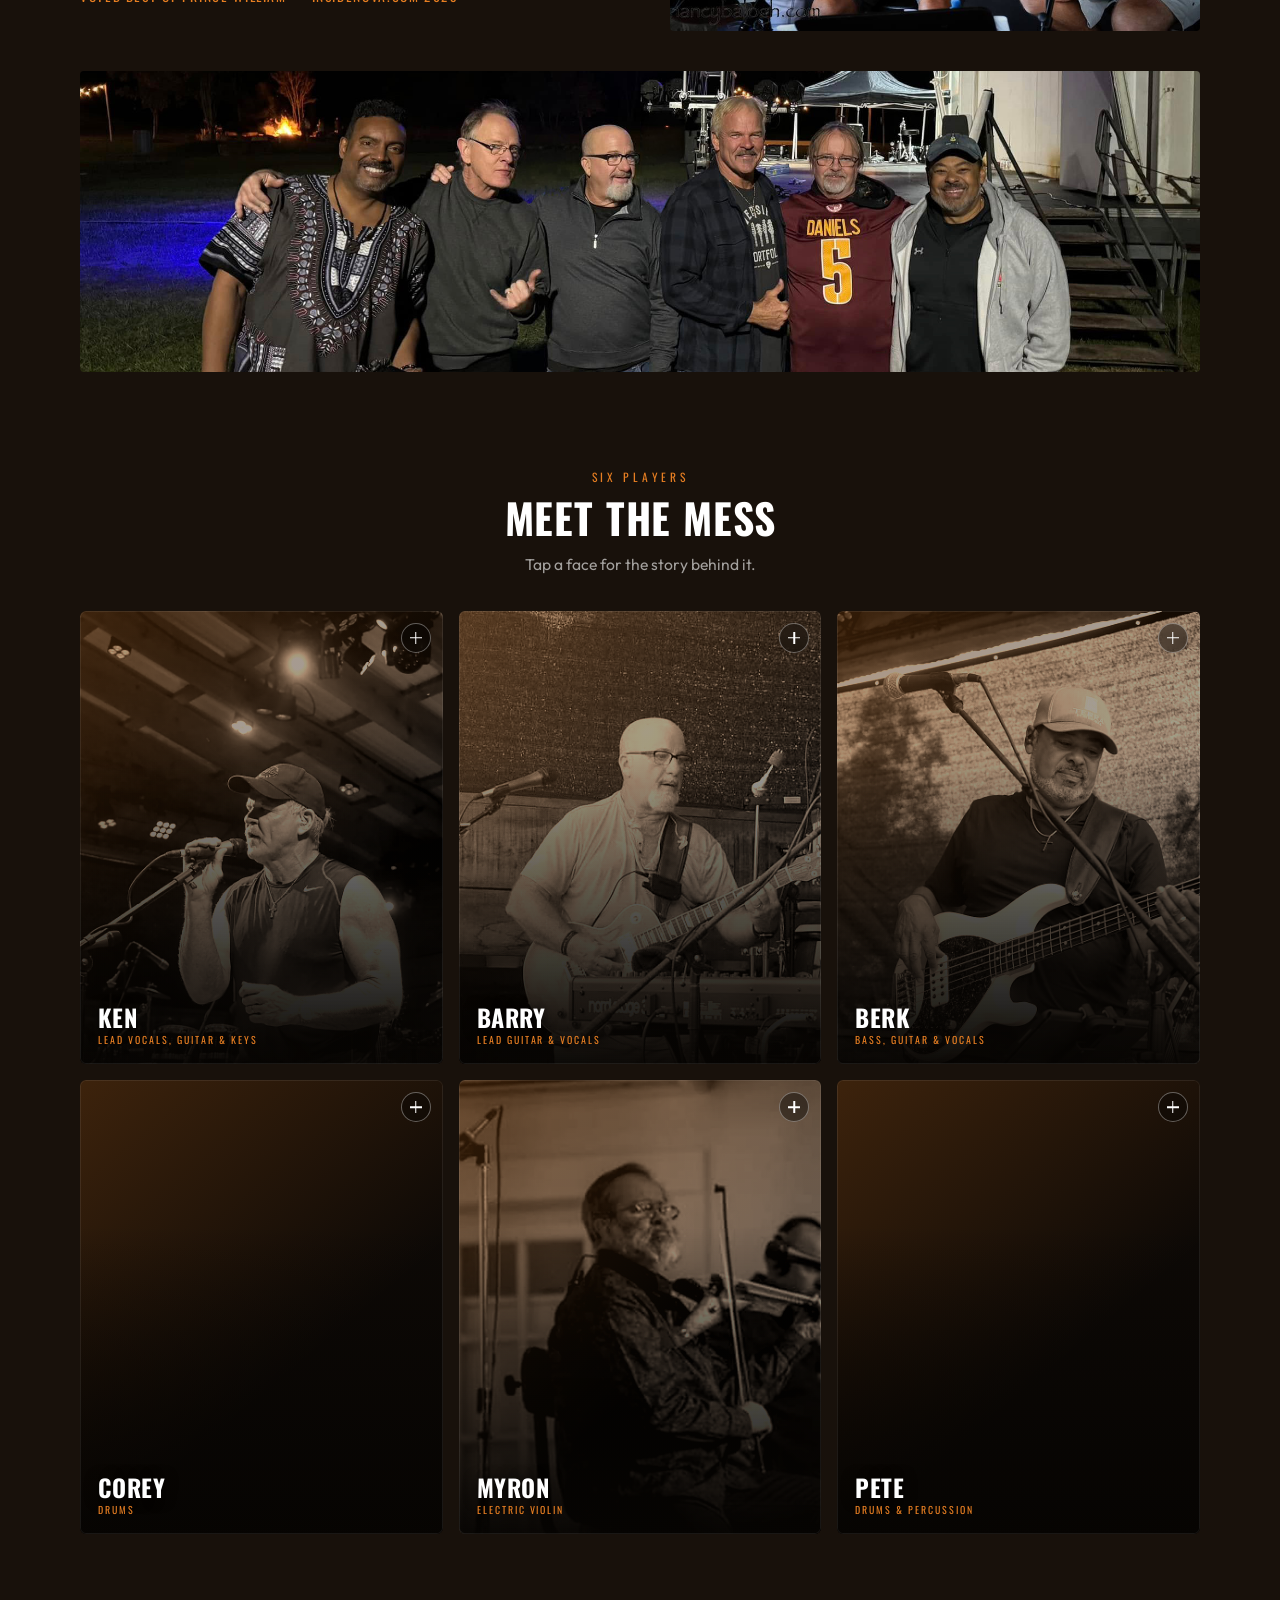
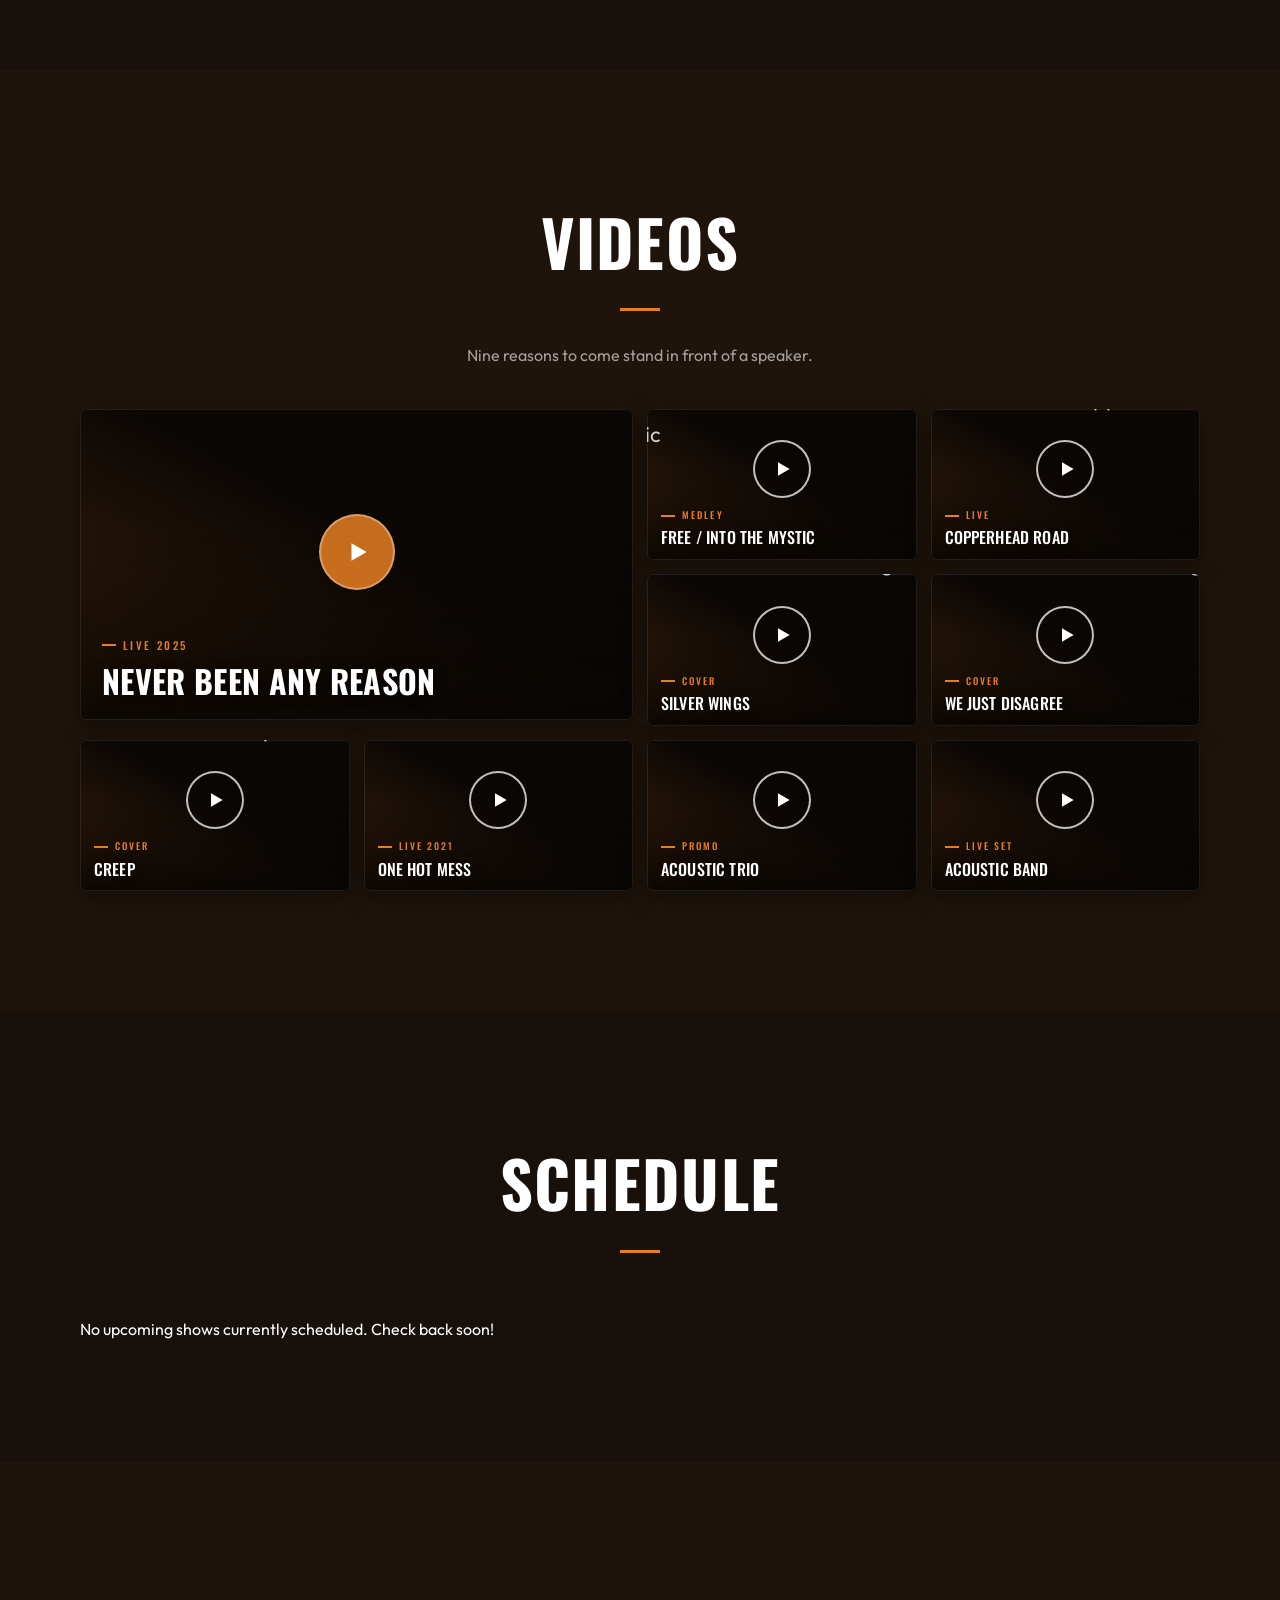
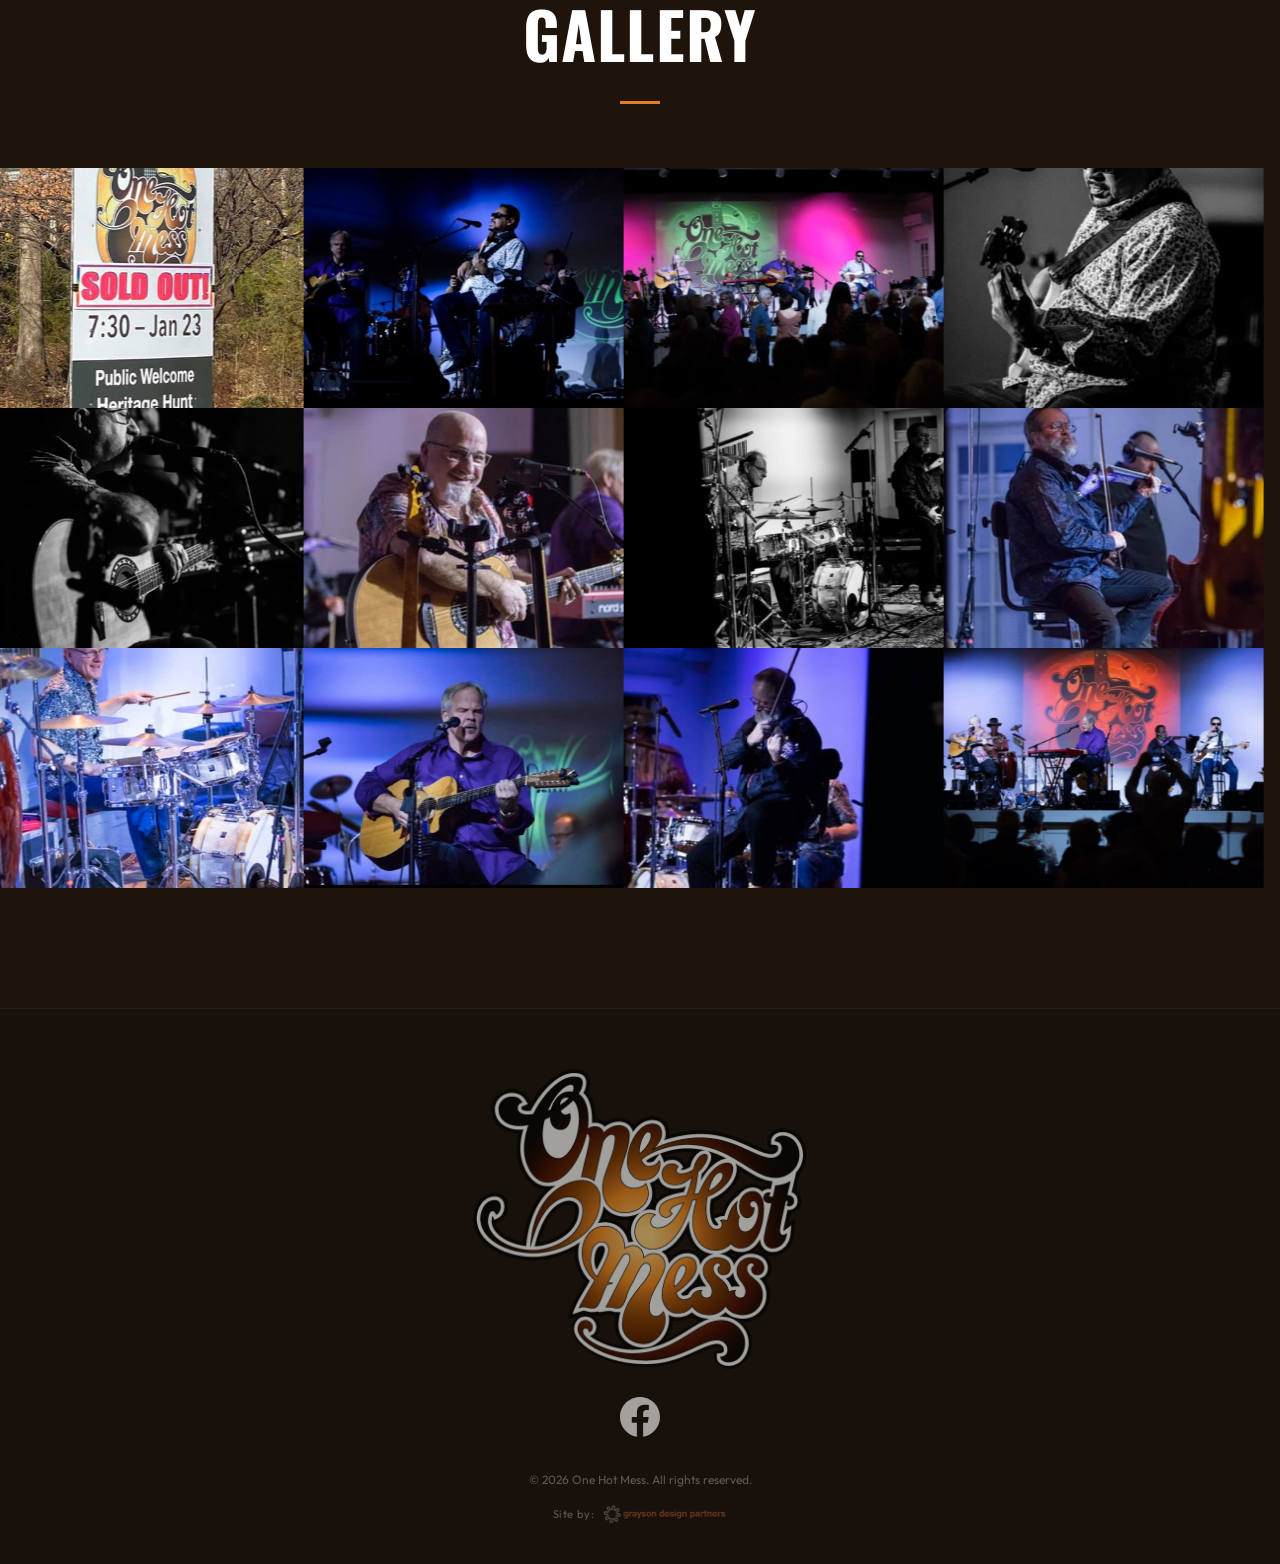
==== commit 9f08f653: "Update OHM site - Aug 9 2026 changes" ====
--- a/index.html
+++ b/index.html
@@ -79,8 +79,7 @@
                 "image": "https://www.onehotmess.band/assets/OHM001a.jpg",
                 "logo": "https://www.onehotmess.band/assets/OHM_CAPSlogo.png",
                 "sameAs": [
-                    "https://www.facebook.com/profile.php?id=100062739473361",
-                    "https://www.youtube.com/@onehotmess"
+                    "https://www.facebook.com/profile.php?id=100062739473361"
                 ],
                 "datePublished": "2019-01-01",
                 "dateModified": "2026-07-21",
@@ -99,6 +98,14 @@
                     }
                 },
                 "award": "Best of Prince William 2023 - INSIDENOVA.com",
+                "member": [
+                    { "@type": "Person", "name": "Ken Ryder", "roleName": "Lead Vocals, Guitar, Keyboards" },
+                    { "@type": "Person", "name": "Barry Behan", "roleName": "Lead Guitar, Vocals" },
+                    { "@type": "Person", "name": "Berk", "roleName": "Bass, Guitar, Lead and Harmony Vocals" },
+                    { "@type": "Person", "name": "Corey Holland", "roleName": "Drums" },
+                    { "@type": "Person", "name": "Myron", "roleName": "Electric Violin" },
+                    { "@type": "Person", "name": "Peter Mitchell", "roleName": "Drums, Percussion" }
+                ],
                 "event": [
                     {
                         "@type": "MusicEvent",
@@ -273,6 +280,148 @@
                 <div class="mess-full-photo">
                     <img src="assets/ohm-current01.jpg" alt="One Hot Mess band photo" loading="lazy">
                 </div>
+
+                <!-- ===== ROSTER — six members, tap a face for the full bio ===== -->
+                <div class="roster">
+                    <div class="roster-head">
+                        <span class="roster-eyebrow">Six Players</span>
+                        <h3>Meet the Mess</h3>
+                        <p>Tap a face for the story behind it.</p>
+                    </div>
+
+                    <div class="roster-grid" id="roster-grid">
+
+                        <button class="member" type="button" data-member="ken" data-sweep="left" style="--reveal-delay:0ms" aria-expanded="false">
+                            <span class="member-photo">
+                                <picture>
+                                    <source srcset="assets/band/ken.webp" type="image/webp">
+                                    <img src="assets/band/ken.jpg" alt="Ken Ryder — lead vocals, guitar and keys, One Hot Mess" width="800" height="1000" loading="lazy" decoding="async">
+                                </picture>
+                            </span>
+                            <span class="member-wash" aria-hidden="true"></span>
+                            <span class="member-plus" aria-hidden="true"></span>
+                            <span class="member-tag">
+                                <span class="member-name">Ken</span>
+                                <span class="member-role">Lead Vocals, Guitar &amp; Keys</span>
+                            </span>
+                        </button>
+
+                        <button class="member" type="button" data-member="barry" data-sweep="up" style="--reveal-delay:90ms" aria-expanded="false">
+                            <span class="member-photo">
+                                <picture>
+                                    <source srcset="assets/band/barry.webp" type="image/webp">
+                                    <img src="assets/band/barry.jpg" alt="Barry Behan — lead guitar and vocals, One Hot Mess" width="800" height="1000" loading="lazy" decoding="async">
+                                </picture>
+                            </span>
+                            <span class="member-wash" aria-hidden="true"></span>
+                            <span class="member-plus" aria-hidden="true"></span>
+                            <span class="member-tag">
+                                <span class="member-name">Barry</span>
+                                <span class="member-role">Lead Guitar &amp; Vocals</span>
+                            </span>
+                        </button>
+
+                        <button class="member" type="button" data-member="berk" data-sweep="right" style="--reveal-delay:180ms" aria-expanded="false">
+                            <span class="member-photo">
+                                <picture>
+                                    <source srcset="assets/band/berk.webp" type="image/webp">
+                                    <img src="assets/band/berk.jpg" alt="Berk — bass, guitar and vocals, One Hot Mess" width="800" height="1000" loading="lazy" decoding="async">
+                                </picture>
+                            </span>
+                            <span class="member-wash" aria-hidden="true"></span>
+                            <span class="member-plus" aria-hidden="true"></span>
+                            <span class="member-tag">
+                                <span class="member-name">Berk</span>
+                                <span class="member-role">Bass, Guitar &amp; Vocals</span>
+                            </span>
+                        </button>
+
+                        <button class="member" type="button" data-member="corey" data-sweep="left" style="--reveal-delay:270ms" aria-expanded="false">
+                            <span class="member-photo">
+                                <picture>
+                                    <source srcset="assets/band/corey.webp" type="image/webp">
+                                    <img src="assets/band/corey.jpg" alt="Corey Holland — drums, One Hot Mess" width="800" height="1000" loading="lazy" decoding="async">
+                                </picture>
+                            </span>
+                            <span class="member-wash" aria-hidden="true"></span>
+                            <span class="member-plus" aria-hidden="true"></span>
+                            <span class="member-tag">
+                                <span class="member-name">Corey</span>
+                                <span class="member-role">Drums</span>
+                            </span>
+                        </button>
+
+                        <button class="member" type="button" data-member="myron" data-sweep="down" style="--reveal-delay:360ms" aria-expanded="false">
+                            <span class="member-photo">
+                                <picture>
+                                    <source srcset="assets/band/myron.webp" type="image/webp">
+                                    <img src="assets/band/myron.jpg" alt="Myron — electric violin, One Hot Mess" width="800" height="1000" loading="lazy" decoding="async">
+                                </picture>
+                            </span>
+                            <span class="member-wash" aria-hidden="true"></span>
+                            <span class="member-plus" aria-hidden="true"></span>
+                            <span class="member-tag">
+                                <span class="member-name">Myron</span>
+                                <span class="member-role">Electric Violin</span>
+                            </span>
+                        </button>
+
+                        <button class="member" type="button" data-member="pete" data-sweep="right" style="--reveal-delay:450ms" aria-expanded="false">
+                            <span class="member-photo">
+                                <picture>
+                                    <source srcset="assets/band/pete.webp" type="image/webp">
+                                    <img src="assets/band/pete.jpg" alt="Peter Mitchell — drums and percussion, One Hot Mess" width="800" height="1000" loading="lazy" decoding="async">
+                                </picture>
+                            </span>
+                            <span class="member-wash" aria-hidden="true"></span>
+                            <span class="member-plus" aria-hidden="true"></span>
+                            <span class="member-tag">
+                                <span class="member-name">Pete</span>
+                                <span class="member-role">Drums &amp; Percussion</span>
+                            </span>
+                        </button>
+
+                    </div><!-- /.roster-grid -->
+
+                    <!--
+                        BIO COPY
+                        Ken, Barry, Corey, Myron and Pete's bios below are final.
+                        Berk is the last one still running PLACEHOLDER copy — swap the
+                        <p> contents when the real bio comes in.
+                        These blocks stay in the HTML (hidden via CSS) so search engines
+                        and no-JS visitors still get the text.
+                    -->
+                    <div class="member-bio-src" data-member="ken" data-fullname="Ken" data-role="Lead Vocals &middot; Guitar &middot; Keys">
+                        <p>Ken Ryder is a vocalist, guitarist, and keyboardist whose musical journey proves it's never too late to follow your passion. Beginning his performing career at the age of 29 in 1990, Ken quickly developed into a versatile entertainer known for his strong vocals, musicianship, and engaging stage presence. More than three decades later, he continues to bring energy, professionalism, and a genuine love of live music to every performance. Along the way, he has had the opportunity to share the stage as a guest vocalist with legendary bands Chicago and The Doobie Brothers, as well as Hotel California, the internationally acclaimed Eagles tribute band.</p>
+                        <p>From 1990 through 2012, Ken was the lead singer and guitarist for Easy Street, helping establish the band as a favorite throughout the regional music scene. During that same period, from 1997 to 2012, he also performed with the Ryder &amp; Zani acoustic duo, showcasing a more intimate, stripped-down style. Since 2012, Ken has been a vocalist, guitarist, and keyboardist with One Hot Mess, continuing to entertain audiences with an energetic mix of classic rock, pop, country, and dance favorites. His career is a testament to the idea that it's never too late to pursue your passion&mdash;and that audiences respond to authenticity, talent, and a love for live music.</p>
+                    </div>
+
+                    <div class="member-bio-src" data-member="barry" data-fullname="Barry" data-role="Lead Guitar &middot; Vocals">
+                        <p>Barry Behan is a vocalist, guitarist, and seasoned performer with five decades of live music experience. Since first taking the stage in 1976, Barry has built a reputation as an accomplished lead guitarist, entertaining audiences with his energy, musicianship, and passion for rock music. Over the years, he has performed across countless venues, earning the respect of fellow musicians and fans alike through his dedication to the craft.</p>
+                        <p>For 20 years, Barry served as singer and lead guitarist for The Boilers, helping establish the band's sound and memorable live performances. Since 2012, he has been the vocalist and guitarist for One Hot Mess, continuing to bring his experience, powerful vocals, and expressive guitar playing to every show. Celebrating 50 years of performing from 1976 to 2026, Barry remains as committed to making great music and connecting with audiences as ever.</p>
+                    </div>
+
+                    <div class="member-bio-src" data-member="berk" data-fullname="Berk" data-role="Bass &middot; Guitar &middot; Lead &amp; Harmony Vocals">
+                        <p>Berk holds down the low end for One Hot Mess with the kind of pocket that makes a band sound twice its size. A veteran of the D.C. and Northern Virginia scene, he has spent years playing rock, R&amp;B, and soul dates, and brings all of it to bear on a classic rock setlist that never sits still for long.</p>
+                        <p>He plays for the song first — locking to the kick drum, leaving space where space belongs, and stepping forward only when the arrangement asks for it. He switches to guitar when a tune needs it and takes his share of lead vocals on top of the harmonies, which makes him the rare bass player everyone else on stage is quietly listening to. Berk is the floor the rest of the band stands on.</p>
+                    </div>
+
+                    <div class="member-bio-src" data-member="corey" data-fullname="Corey" data-role="Drums">
+                        <p>Since 1974, Corey Holland has been a driving force in the Washington, D.C., and Northern Virginia music scene. A versatile drummer and multi-instrumentalist, he has performed with countless bands, appeared on more than 15 album releases, and earned a reputation for solid musicianship both on stage and in the studio. From fronting his band Holland in the 1970s to performing with Switched At Birth in the 1990s, Corey has remained a familiar face on the regional music circuit.</p>
+                        <p>A longtime collaborator with Michael Fath, Corey has spent decades writing, recording, and touring while also sharing the stage with legendary artists Joe Lynn Turner (Rainbow and Deep Purple) and Pat Travers. Beyond live performance, he is an accomplished producer and session musician who has contributed to numerous recordings for local artists. Nearly five decades into his career, Corey continues to bring experience, versatility, and a passion for great music to every performance.</p>
+                    </div>
+
+                    <div class="member-bio-src" data-member="myron" data-fullname="Myron" data-role="Electric Violin">
+                        <p>A native of Nokesville, Virginia, and now a resident of Catlett, Myron brings more than 45 years of professional performing experience to the stage. He began his musical journey studying the viola in elementary school with classical training before switching to the violin after being inspired by Charlie Daniels' iconic hit, "The Devil Went Down to Georgia." Following high school, Myron spent more than five years touring throughout the United States and internationally with Big Al Downing and the Heavy Country Band, opening for Hank Williams Jr. and many of country music's biggest names. His career has included performances at the Kennedy Center with the National Symphony Orchestra, The Birchmere, both the original and current Grand Ole Opry stages, and even an appearance on the television show Hee Haw.</p>
+                        <p>After more than 35 years performing with Heavy Country, Myron continues to entertain audiences throughout Northern Virginia and the DMV with One Hot Mess and several other local groups. Known for his high-energy stage presence, Myron has become a crowd favorite with his electrifying performances on electric violins&mdash;first playing a Zeta and now wielding a 7-string Mark Wood Viper. Whether he's rocking a colorful tie-dye shirt or performing in his signature kilt, Myron's musicianship, showmanship, and infectious enthusiasm make every performance one to remember.</p>
+                    </div>
+
+                    <div class="member-bio-src" data-member="pete" data-fullname="Pete" data-role="Drums &amp; Percussion">
+                        <p>Born and raised in Westbury, Long Island, New York, drummer and percussionist Peter Mitchell began his musical journey at an early age and was performing professionally by the age of sixteen, playing gospel music in church. After graduating from high school, he studied drums and percussion at Syracuse University, where he performed with the university jazz band, The Bobby Hamilton Trio, and The Paul Robeson Performing Arts Theater Company. Mitchell also performed with the St. John's University Gospel Choir and The Afrikan Poetry Theater Ensemble. His performances on drums and percussion showcase the excitement and musicality of four-limbed independence, and throughout his career he has built a diverse and accomplished r&eacute;sum&eacute; spanning jazz, R&amp;B, soul, funk, gospel, hip-hop, and world music.</p>
+                        <p>Mitchell has toured Germany, Denmark, Sweden, and Norway with the New York City funk band Mr. Thing &amp; The Professional Human Beings and has performed with a wide range of acclaimed artists, including Roy Hargrove, Dennis Davis (David Bowie, Roy Ayers), Daniel Kelly, Shae Fiol, and Sharief In Burgundy (John Legend). He spent ten years performing with the Grammy-nominated, Billboard-charting R&amp;B/funk group BT Express, including appearances before audiences exceeding 40,000 people. A member of New York's Musicians' Union Local 802 and ASCAP, Mitchell has also recorded with Sony Music recording artists The Spooks. Since relocating to Virginia in 2010, he has continued to perform extensively throughout the Mid-Atlantic region with One Hot Mess and several other local groups.</p>
+                    </div>
+
+                </div><!-- /.roster -->
             </div>
         </section>
 
@@ -280,83 +429,157 @@
         <section id="videos" class="section section--videos">
             <div class="container">
                 <h2 class="section-title">VIDEOS</h2>
-
-            <!-- Featured video -->
-            <div class="epk-video-featured" id="main-vid-featured" data-video="z7w3RSIjYN0" role="button" tabindex="0" aria-label="Watch One Hot Mess video">
-                <img src="https://img.youtube.com/vi/z7w3RSIjYN0/hqdefault.jpg" alt="One Hot Mess" id="main-vid-featured-thumb" loading="lazy">
-                <div class="epk-video-featured-overlay">
-                    <div class="epk-play-btn" aria-hidden="true">
-                        <svg viewBox="0 0 24 24"><polygon points="5,3 19,12 5,21"/></svg>
-                    </div>
-                    <span style="font-family:'Oswald',sans-serif;font-size:0.85rem;letter-spacing:0.2em;color:rgba(255,255,255,0.9);text-transform:uppercase;">Watch Now</span>
-                </div>
-            </div>
-
-            <!-- Thumbnail grid -->
-            <div class="epk-video-grid" id="main-vid-grid" role="list" aria-label="Video thumbnails">
-                <div class="epk-vid-thumb active" data-video="z7w3RSIjYN0" role="listitem" tabindex="0" aria-label="Video 1">
-                    <img src="https://img.youtube.com/vi/z7w3RSIjYN0/mqdefault.jpg" alt="One Hot Mess" loading="lazy">
-                    <div class="epk-vid-thumb-overlay" aria-hidden="true"><svg viewBox="0 0 24 24"><polygon points="5,3 19,12 5,21"/></svg></div>
-                </div>
-                <div class="epk-vid-thumb" data-video="MkaX3Vx2LHg" role="listitem" tabindex="0" aria-label="Video 2">
-                    <img src="https://img.youtube.com/vi/MkaX3Vx2LHg/mqdefault.jpg" alt="One Hot Mess" loading="lazy">
-                    <div class="epk-vid-thumb-overlay" aria-hidden="true"><svg viewBox="0 0 24 24"><polygon points="5,3 19,12 5,21"/></svg></div>
-                </div>
-                <div class="epk-vid-thumb" data-video="r_wuEILTV3M" role="listitem" tabindex="0" aria-label="Video 3">
-                    <img src="https://img.youtube.com/vi/r_wuEILTV3M/mqdefault.jpg" alt="One Hot Mess" loading="lazy">
-                    <div class="epk-vid-thumb-overlay" aria-hidden="true"><svg viewBox="0 0 24 24"><polygon points="5,3 19,12 5,21"/></svg></div>
-                </div>
-                <div class="epk-vid-thumb" data-video="WOXf2M0SlSY" role="listitem" tabindex="0" aria-label="Video 4">
-                    <img src="https://img.youtube.com/vi/WOXf2M0SlSY/mqdefault.jpg" alt="One Hot Mess" loading="lazy">
-                    <div class="epk-vid-thumb-overlay" aria-hidden="true"><svg viewBox="0 0 24 24"><polygon points="5,3 19,12 5,21"/></svg></div>
-                </div>
-                <div class="epk-vid-thumb" data-video="sii5wwoiU3A" role="listitem" tabindex="0" aria-label="Video 5">
-                    <img src="https://img.youtube.com/vi/sii5wwoiU3A/mqdefault.jpg" alt="One Hot Mess" loading="lazy">
-                    <div class="epk-vid-thumb-overlay" aria-hidden="true"><svg viewBox="0 0 24 24"><polygon points="5,3 19,12 5,21"/></svg></div>
-                </div>
-                <div class="epk-vid-thumb" data-video="gNgLSM8pRj0" role="listitem" tabindex="0" aria-label="Video 6">
-                    <img src="https://img.youtube.com/vi/gNgLSM8pRj0/mqdefault.jpg" alt="One Hot Mess" loading="lazy">
-                    <div class="epk-vid-thumb-overlay" aria-hidden="true"><svg viewBox="0 0 24 24"><polygon points="5,3 19,12 5,21"/></svg></div>
-                </div>
-                <div class="epk-vid-thumb" data-video="7DgJ0BwqM6c" role="listitem" tabindex="0" aria-label="Video 7">
-                    <img src="https://img.youtube.com/vi/7DgJ0BwqM6c/mqdefault.jpg" alt="One Hot Mess" loading="lazy">
-                    <div class="epk-vid-thumb-overlay" aria-hidden="true"><svg viewBox="0 0 24 24"><polygon points="5,3 19,12 5,21"/></svg></div>
-                </div>
-                <div class="epk-vid-thumb" data-video="apmv7S8dgWI" role="listitem" tabindex="0" aria-label="Video 8">
-                    <img src="https://img.youtube.com/vi/apmv7S8dgWI/mqdefault.jpg" alt="One Hot Mess" loading="lazy">
-                    <div class="epk-vid-thumb-overlay" aria-hidden="true"><svg viewBox="0 0 24 24"><polygon points="5,3 19,12 5,21"/></svg></div>
-                </div>
-                <div class="epk-vid-thumb" data-video="dRgf963YpyU" role="listitem" tabindex="0" aria-label="Video 9">
-                    <img src="https://img.youtube.com/vi/dRgf963YpyU/mqdefault.jpg" alt="One Hot Mess" loading="lazy">
-                    <div class="epk-vid-thumb-overlay" aria-hidden="true"><svg viewBox="0 0 24 24"><polygon points="5,3 19,12 5,21"/></svg></div>
-                </div>
-            </div>
+                <p class="section-kicker">Nine reasons to come stand in front of a speaker.</p>
+
+                <div class="vid-mosaic" id="vid-mosaic">
+                    <button class="vid-card vid-card--feature" type="button"
+                            data-video="z7w3RSIjYN0" data-title="Never Been Any Reason" data-sweep="left"
+                            style="--reveal-delay:0ms"
+                            aria-label="Play video: One Hot Mess — Never Been Any Reason">
+                        <span class="vid-card-media">
+                            <img src="https://i.ytimg.com/vi/z7w3RSIjYN0/maxresdefault.jpg"
+                                 data-id="z7w3RSIjYN0" alt="One Hot Mess — Never Been Any Reason"
+                                 width="1280" height="720" loading="lazy" decoding="async">
+                        </span>
+                        <span class="vid-card-shade" aria-hidden="true"></span>
+                        <span class="vid-play" aria-hidden="true"><svg viewBox="0 0 24 24" aria-hidden="true"><polygon points="6,4 20,12 6,20"/></svg></span>
+                        <span class="vid-meta">
+                            <span class="vid-kind">Live 2025</span>
+                            <span class="vid-title">Never Been Any Reason</span>
+                        </span>
+                    </button>
+                    <button class="vid-card" type="button"
+                            data-video="MkaX3Vx2LHg" data-title="Free / Into the Mystic" data-sweep="right"
+                            style="--reveal-delay:70ms"
+                            aria-label="Play video: One Hot Mess — Free / Into the Mystic">
+                        <span class="vid-card-media">
+                            <img src="https://i.ytimg.com/vi/MkaX3Vx2LHg/maxresdefault.jpg"
+                                 data-id="MkaX3Vx2LHg" alt="One Hot Mess — Free / Into the Mystic"
+                                 width="1280" height="720" loading="lazy" decoding="async">
+                        </span>
+                        <span class="vid-card-shade" aria-hidden="true"></span>
+                        <span class="vid-play" aria-hidden="true"><svg viewBox="0 0 24 24" aria-hidden="true"><polygon points="6,4 20,12 6,20"/></svg></span>
+                        <span class="vid-meta">
+                            <span class="vid-kind">Medley</span>
+                            <span class="vid-title">Free / Into the Mystic</span>
+                        </span>
+                    </button>
+                    <button class="vid-card" type="button"
+                            data-video="r_wuEILTV3M" data-title="Copperhead Road" data-sweep="right"
+                            style="--reveal-delay:140ms"
+                            aria-label="Play video: One Hot Mess — Copperhead Road">
+                        <span class="vid-card-media">
+                            <img src="https://i.ytimg.com/vi/r_wuEILTV3M/maxresdefault.jpg"
+                                 data-id="r_wuEILTV3M" alt="One Hot Mess — Copperhead Road"
+                                 width="1280" height="720" loading="lazy" decoding="async">
+                        </span>
+                        <span class="vid-card-shade" aria-hidden="true"></span>
+                        <span class="vid-play" aria-hidden="true"><svg viewBox="0 0 24 24" aria-hidden="true"><polygon points="6,4 20,12 6,20"/></svg></span>
+                        <span class="vid-meta">
+                            <span class="vid-kind">Live</span>
+                            <span class="vid-title">Copperhead Road</span>
+                        </span>
+                    </button>
+                    <button class="vid-card" type="button"
+                            data-video="sii5wwoiU3A" data-title="Silver Wings" data-sweep="up"
+                            style="--reveal-delay:210ms"
+                            aria-label="Play video: One Hot Mess — Silver Wings">
+                        <span class="vid-card-media">
+                            <img src="https://i.ytimg.com/vi/sii5wwoiU3A/maxresdefault.jpg"
+                                 data-id="sii5wwoiU3A" alt="One Hot Mess — Silver Wings"
+                                 width="1280" height="720" loading="lazy" decoding="async">
+                        </span>
+                        <span class="vid-card-shade" aria-hidden="true"></span>
+                        <span class="vid-play" aria-hidden="true"><svg viewBox="0 0 24 24" aria-hidden="true"><polygon points="6,4 20,12 6,20"/></svg></span>
+                        <span class="vid-meta">
+                            <span class="vid-kind">Cover</span>
+                            <span class="vid-title">Silver Wings</span>
+                        </span>
+                    </button>
+                    <button class="vid-card" type="button"
+                            data-video="gNgLSM8pRj0" data-title="We Just Disagree" data-sweep="up"
+                            style="--reveal-delay:280ms"
+                            aria-label="Play video: One Hot Mess — We Just Disagree">
+                        <span class="vid-card-media">
+                            <img src="https://i.ytimg.com/vi/gNgLSM8pRj0/maxresdefault.jpg"
+                                 data-id="gNgLSM8pRj0" alt="One Hot Mess — We Just Disagree"
+                                 width="1280" height="720" loading="lazy" decoding="async">
+                        </span>
+                        <span class="vid-card-shade" aria-hidden="true"></span>
+                        <span class="vid-play" aria-hidden="true"><svg viewBox="0 0 24 24" aria-hidden="true"><polygon points="6,4 20,12 6,20"/></svg></span>
+                        <span class="vid-meta">
+                            <span class="vid-kind">Cover</span>
+                            <span class="vid-title">We Just Disagree</span>
+                        </span>
+                    </button>
+                    <button class="vid-card" type="button"
+                            data-video="apmv7S8dgWI" data-title="Creep" data-sweep="left"
+                            style="--reveal-delay:350ms"
+                            aria-label="Play video: One Hot Mess — Creep">
+                        <span class="vid-card-media">
+                            <img src="https://i.ytimg.com/vi/apmv7S8dgWI/maxresdefault.jpg"
+                                 data-id="apmv7S8dgWI" alt="One Hot Mess — Creep"
+                                 width="1280" height="720" loading="lazy" decoding="async">
+                        </span>
+                        <span class="vid-card-shade" aria-hidden="true"></span>
+                        <span class="vid-play" aria-hidden="true"><svg viewBox="0 0 24 24" aria-hidden="true"><polygon points="6,4 20,12 6,20"/></svg></span>
+                        <span class="vid-meta">
+                            <span class="vid-kind">Cover</span>
+                            <span class="vid-title">Creep</span>
+                        </span>
+                    </button>
+                    <button class="vid-card" type="button"
+                            data-video="WOXf2M0SlSY" data-title="One Hot Mess" data-sweep="down"
+                            style="--reveal-delay:420ms"
+                            aria-label="Play video: One Hot Mess — One Hot Mess">
+                        <span class="vid-card-media">
+                            <img src="https://i.ytimg.com/vi/WOXf2M0SlSY/maxresdefault.jpg"
+                                 data-id="WOXf2M0SlSY" alt="One Hot Mess — One Hot Mess"
+                                 width="1280" height="720" loading="lazy" decoding="async">
+                        </span>
+                        <span class="vid-card-shade" aria-hidden="true"></span>
+                        <span class="vid-play" aria-hidden="true"><svg viewBox="0 0 24 24" aria-hidden="true"><polygon points="6,4 20,12 6,20"/></svg></span>
+                        <span class="vid-meta">
+                            <span class="vid-kind">Live 2021</span>
+                            <span class="vid-title">One Hot Mess</span>
+                        </span>
+                    </button>
+                    <button class="vid-card" type="button"
+                            data-video="7DgJ0BwqM6c" data-title="Acoustic Trio" data-sweep="right"
+                            style="--reveal-delay:490ms"
+                            aria-label="Play video: One Hot Mess — Acoustic Trio">
+                        <span class="vid-card-media">
+                            <img src="https://i.ytimg.com/vi/7DgJ0BwqM6c/maxresdefault.jpg"
+                                 data-id="7DgJ0BwqM6c" alt="One Hot Mess — Acoustic Trio"
+                                 width="1280" height="720" loading="lazy" decoding="async">
+                        </span>
+                        <span class="vid-card-shade" aria-hidden="true"></span>
+                        <span class="vid-play" aria-hidden="true"><svg viewBox="0 0 24 24" aria-hidden="true"><polygon points="6,4 20,12 6,20"/></svg></span>
+                        <span class="vid-meta">
+                            <span class="vid-kind">Promo</span>
+                            <span class="vid-title">Acoustic Trio</span>
+                        </span>
+                    </button>
+                    <button class="vid-card" type="button"
+                            data-video="dRgf963YpyU" data-title="Acoustic Band" data-sweep="left"
+                            style="--reveal-delay:560ms"
+                            aria-label="Play video: One Hot Mess — Acoustic Band">
+                        <span class="vid-card-media">
+                            <img src="https://i.ytimg.com/vi/dRgf963YpyU/maxresdefault.jpg"
+                                 data-id="dRgf963YpyU" alt="One Hot Mess — Acoustic Band"
+                                 width="1280" height="720" loading="lazy" decoding="async">
+                        </span>
+                        <span class="vid-card-shade" aria-hidden="true"></span>
+                        <span class="vid-play" aria-hidden="true"><svg viewBox="0 0 24 24" aria-hidden="true"><polygon points="6,4 20,12 6,20"/></svg></span>
+                        <span class="vid-meta">
+                            <span class="vid-kind">Live Set</span>
+                            <span class="vid-title">Acoustic Band</span>
+                        </span>
+                    </button>
+                </div><!-- /.vid-mosaic -->
 
             </div><!-- end .container -->
         </section>
-
-        <!-- VIDEO LIGHTBOX -->
-        <div class="epk-lightbox" id="main-lightbox" role="dialog" aria-modal="true" aria-label="Video player">
-            <div class="epk-lightbox-inner">
-                <button class="epk-lightbox-close" id="main-lb-close" aria-label="Close">&times;</button>
-                <iframe id="main-lb-iframe" src="about:blank" frameborder="0"
-                    allow="accelerometer; autoplay; clipboard-write; encrypted-media; gyroscope; picture-in-picture; web-share"
-                    referrerpolicy="strict-origin-when-cross-origin" allowfullscreen
-                    title="One Hot Mess video">
-                </iframe>
-            </div>
-        </div>
-
-        <!-- GALLERY LIGHTBOX -->
-        <div class="lightbox" id="gallery-lightbox">
-            <button class="lightbox-close" id="gallery-lb-close" aria-label="Close">&times;</button>
-            <button class="lightbox-arrow lightbox-prev" id="gallery-lb-prev" aria-label="Previous">&#8249;</button>
-            <button class="lightbox-arrow lightbox-next" id="gallery-lb-next" aria-label="Next">&#8250;</button>
-            <div class="lightbox-image">
-                <img id="gallery-lb-img" src="" alt="Gallery Photo">
-            </div>
-            <div class="lightbox-counter" id="gallery-lb-counter"></div>
-        </div>
 
         <!-- SCHEDULE -->
         <section id="schedule" class="section section--schedule">
@@ -464,6 +687,40 @@
 
     </main>
 
+    <!-- Lightboxes live outside <main> so they stack above the fixed nav -->
+        <!-- VIDEO LIGHTBOX -->
+        <div class="vlb" id="vlb" role="dialog" aria-modal="true" aria-label="Video player">
+            <button class="vlb-close" id="vlb-close" type="button" aria-label="Close video">&times;</button>
+            <div class="vlb-stage">
+                <div class="vlb-frame">
+                    <iframe id="vlb-iframe" src="about:blank"
+                        allow="accelerometer; autoplay; clipboard-write; encrypted-media; gyroscope; picture-in-picture; web-share"
+                        referrerpolicy="strict-origin-when-cross-origin" allowfullscreen
+                        title="One Hot Mess video"></iframe>
+                </div>
+                <div class="vlb-bar">
+                    <button class="vlb-nav" id="vlb-prev" type="button" aria-label="Previous video">&#8249;</button>
+                    <div class="vlb-caption">
+                        <span class="vlb-title" id="vlb-title"></span>
+                        <span class="vlb-count" id="vlb-count"></span>
+                    </div>
+                    <button class="vlb-nav" id="vlb-next" type="button" aria-label="Next video">&#8250;</button>
+                </div>
+            </div>
+        </div>
+
+        <!-- GALLERY LIGHTBOX -->
+        <div class="lightbox" id="gallery-lightbox">
+            <button class="lightbox-close" id="gallery-lb-close" aria-label="Close">&times;</button>
+            <button class="lightbox-arrow lightbox-prev" id="gallery-lb-prev" aria-label="Previous">&#8249;</button>
+            <button class="lightbox-arrow lightbox-next" id="gallery-lb-next" aria-label="Next">&#8250;</button>
+            <div class="lightbox-image">
+                <img id="gallery-lb-img" src="" alt="Gallery Photo">
+            </div>
+            <div class="lightbox-counter" id="gallery-lb-counter"></div>
+        </div>
+
+
     <script src="script.js"></script>
     <script src="hero-particles.js"></script>
     <script src="events.js"></script>
--- a/style.css
+++ b/style.css
@@ -643,122 +643,766 @@
 }
 
 /* =============================================
-   VIDEOS — Cinematic Featured + Strip
+   THE MESS — Roster wall + expanding bio panel
+   ============================================= */
+.roster {
+    margin-top: 72px;
+}
+
+.roster-head {
+    text-align: center;
+    margin-bottom: 34px;
+}
+
+.roster-eyebrow {
+    font-family: var(--font-heading);
+    font-size: 0.72rem;
+    letter-spacing: 0.32em;
+    text-transform: uppercase;
+    color: var(--accent);
+    display: block;
+    margin-bottom: 10px;
+}
+
+.roster-head h3 {
+    font-family: var(--font-heading);
+    font-weight: 700;
+    text-transform: uppercase;
+    font-size: clamp(1.6rem, 5vw, 2.6rem);
+    letter-spacing: 0.02em;
+    line-height: 1.05;
+}
+
+.roster-head p {
+    color: var(--text-muted);
+    max-width: 44ch;
+    margin: 12px auto 0;
+    font-size: 0.98rem;
+}
+
+.roster-grid {
+    display: grid;
+    grid-template-columns: repeat(2, 1fr);
+    gap: 10px;
+    align-items: start;
+}
+
+/* ---------- Member tile ---------- */
+.member {
+    position: relative;
+    display: block;
+    width: 100%;
+    padding: 0;
+    margin: 0;
+    border: 0;
+    background: #0d0906;
+    border-radius: 6px;
+    overflow: hidden;
+    cursor: pointer;
+    aspect-ratio: 4 / 5;
+    color: inherit;
+    font: inherit;
+    text-align: left;
+    -webkit-tap-highlight-color: transparent;
+    isolation: isolate;
+}
+
+.member::after {
+    content: '';
+    position: absolute;
+    inset: 0;
+    z-index: 5;
+    border-radius: 6px;
+    border: 1px solid rgba(255, 255, 255, 0.08);
+    transition: border-color 0.35s var(--ease-out), box-shadow 0.35s var(--ease-out);
+    pointer-events: none;
+}
+
+.member-photo {
+    position: absolute;
+    inset: 0;
+    overflow: hidden;
+    z-index: 0;
+}
+
+.member-photo img {
+    width: 100%;
+    height: 100%;
+    object-fit: cover;
+    display: block;
+    /* Unifies six wildly different stage shots into one warm monochrome */
+    filter: grayscale(1) sepia(0.4) saturate(1.7) hue-rotate(-14deg) contrast(1.14) brightness(0.62);
+    transform: scale(1.02);
+    transition: filter 0.6s var(--ease-out), transform 0.8s var(--ease-out);
+}
+
+.member-wash {
+    position: absolute;
+    inset: 0;
+    z-index: 1;
+    pointer-events: none;
+    background:
+        linear-gradient(to top, rgba(6, 4, 2, 0.96) 0%, rgba(6, 4, 2, 0.45) 38%, rgba(6, 4, 2, 0) 68%),
+        linear-gradient(140deg, rgba(230, 126, 34, 0.22), rgba(230, 126, 34, 0) 62%);
+    transition: opacity 0.5s var(--ease-out);
+}
+
+.member-tag {
+    position: absolute;
+    z-index: 3;
+    left: 0;
+    right: 0;
+    bottom: 0;
+    padding: 14px 14px 13px;
+    display: flex;
+    flex-direction: column;
+    gap: 3px;
+    transition: transform 0.45s var(--ease-out);
+}
+
+.member-name {
+    font-family: var(--font-heading);
+    font-weight: 700;
+    font-size: clamp(1.05rem, 4vw, 1.5rem);
+    line-height: 1;
+    letter-spacing: 0.02em;
+    text-transform: uppercase;
+    color: #fff;
+    text-shadow: 0 1px 14px rgba(0, 0, 0, 0.65);
+}
+
+.member-role {
+    font-family: var(--font-heading);
+    font-size: 0.62rem;
+    font-weight: 400;
+    letter-spacing: 0.2em;
+    text-transform: uppercase;
+    color: var(--accent);
+}
+
+.member-plus {
+    position: absolute;
+    z-index: 4;
+    top: 12px;
+    right: 12px;
+    width: 30px;
+    height: 30px;
+    border-radius: 50%;
+    border: 1px solid rgba(255, 255, 255, 0.35);
+    background: rgba(10, 7, 5, 0.45);
+    backdrop-filter: blur(4px);
+    -webkit-backdrop-filter: blur(4px);
+    transition: background 0.3s, border-color 0.3s, transform 0.45s var(--ease-out);
+}
+
+.member-plus::before,
+.member-plus::after {
+    content: '';
+    position: absolute;
+    top: 50%;
+    left: 50%;
+    background: #fff;
+    transition: transform 0.4s var(--ease-out), background 0.3s;
+}
+
+.member-plus::before { width: 12px; height: 1.5px; transform: translate(-50%, -50%); }
+.member-plus::after  { width: 1.5px; height: 12px; transform: translate(-50%, -50%); }
+
+@media (hover: hover) {
+    .member:hover .member-photo img,
+    .member:focus-visible .member-photo img {
+        filter: grayscale(0) sepia(0) saturate(1.06) contrast(1.05) brightness(1);
+        transform: scale(1.07);
+    }
+    .member:hover .member-wash,
+    .member:focus-visible .member-wash { opacity: 0.72; }
+    .member:hover .member-tag,
+    .member:focus-visible .member-tag { transform: translateY(-4px); }
+    .member:hover::after,
+    .member:focus-visible::after {
+        border-color: var(--accent);
+        box-shadow: 0 0 0 1px rgba(230, 126, 34, 0.45), 0 0 34px rgba(230, 126, 34, 0.25);
+    }
+    .member:hover .member-plus { background: var(--accent); border-color: var(--accent); }
+}
+
+.member:focus { outline: none; }
+.member:active { transform: scale(0.985); }
+
+/* Open state */
+.member.is-open .member-photo img {
+    filter: grayscale(0) sepia(0) saturate(1.06) contrast(1.05) brightness(1);
+    transform: scale(1.05);
+}
+.member.is-open .member-wash { opacity: 0.6; }
+.member.is-open::after {
+    border-color: var(--accent);
+    box-shadow: 0 0 0 1px var(--accent), 0 0 40px rgba(230, 126, 34, 0.35);
+}
+.member.is-open .member-plus { background: var(--accent); border-color: var(--accent); }
+.member.is-open .member-plus::before { transform: translate(-50%, -50%) rotate(180deg); }
+.member.is-open .member-plus::after  { transform: translate(-50%, -50%) rotate(90deg); opacity: 0; }
+
+/* Dim the others while one is open */
+.roster-grid.has-open .member:not(.is-open) { opacity: 0.5; }
+.roster-grid.has-open .member:not(.is-open):hover { opacity: 1; }
+.member { transition: opacity 0.4s var(--ease-out), transform 0.2s var(--ease-out); }
+
+/* ---------- Sweep-in reveal ---------- */
+.member {
+    opacity: 0;
+    transform: translate3d(var(--sx, 0), var(--sy, 0), 0) scale(0.94);
+    transition:
+        opacity 0.75s var(--ease-out) var(--reveal-delay, 0ms),
+        transform 0.95s var(--ease-out) var(--reveal-delay, 0ms);
+}
+.member[data-sweep="left"]  { --sx: -20vw; }
+.member[data-sweep="right"] { --sx:  20vw; }
+.member[data-sweep="up"]    { --sy:  14vh; }
+.member[data-sweep="down"]  { --sy: -14vh; }
+.member.is-in { opacity: 1; transform: translate3d(0, 0, 0) scale(1); }
+.roster-grid.has-open .member.is-in:not(.is-open) { opacity: 0.5; }
+
+/* ---------- Expanding bio panel ---------- */
+.member-panel {
+    grid-column: 1 / -1;
+    height: 0;
+    overflow: hidden;
+    opacity: 0;
+    transition: height 0.5s var(--ease-out), opacity 0.35s var(--ease-out), margin 0.5s var(--ease-out);
+    margin: 0;
+}
+
+.member-panel.is-open {
+    opacity: 1;
+    margin: 2px 0 6px;
+}
+
+.member-panel-inner {
+    position: relative;
+    display: grid;
+    grid-template-columns: 1fr;
+    gap: 22px;
+    padding: 26px 22px 30px;
+    border-radius: 6px;
+    background:
+        linear-gradient(150deg, rgba(230, 126, 34, 0.11), rgba(0, 0, 0, 0) 55%),
+        rgba(12, 8, 5, 0.86);
+    border: 1px solid rgba(230, 126, 34, 0.28);
+}
+
+.member-panel-inner::before {
+    content: '';
+    position: absolute;
+    top: 0;
+    left: 0;
+    right: 0;
+    height: 2px;
+    background: linear-gradient(90deg, var(--accent), rgba(230, 126, 34, 0));
+    border-radius: 6px 6px 0 0;
+}
+
+.member-panel-photo {
+    display: none;
+    border-radius: 4px;
+    overflow: hidden;
+    align-self: start;
+}
+
+.member-panel-photo img { width: 100%; height: auto; display: block; }
+
+.member-panel-body { min-width: 0; }
+
+.member-panel-name {
+    font-family: var(--font-heading);
+    font-weight: 700;
+    text-transform: uppercase;
+    font-size: clamp(1.6rem, 6vw, 2.6rem);
+    line-height: 1;
+    letter-spacing: 0.01em;
+    margin-bottom: 8px;
+}
+
+.member-panel-role {
+    font-family: var(--font-heading);
+    font-size: 0.72rem;
+    letter-spacing: 0.26em;
+    text-transform: uppercase;
+    color: var(--accent);
+    display: flex;
+    align-items: center;
+    flex-wrap: wrap;
+    gap: 10px;
+    row-gap: 4px;
+    margin-bottom: 18px;
+}
+
+.member-panel-role::after {
+    content: '';
+    flex: 1 1 60px;
+    min-width: 60px;
+    height: 1px;
+    background: linear-gradient(90deg, rgba(230, 126, 34, 0.5), rgba(230, 126, 34, 0));
+}
+
+.member-panel-body p {
+    color: var(--text-muted);
+    font-size: 1rem;
+    line-height: 1.75;
+    margin-bottom: 14px;
+}
+
+.member-panel-body p:last-child { margin-bottom: 0; }
+
+.member-panel-close {
+    margin-top: 20px;
+    display: inline-flex;
+    align-items: center;
+    gap: 9px;
+    background: none;
+    border: 1px solid rgba(255, 255, 255, 0.18);
+    border-radius: 999px;
+    color: var(--text-primary);
+    font-family: var(--font-heading);
+    font-size: 0.7rem;
+    letter-spacing: 0.2em;
+    text-transform: uppercase;
+    padding: 10px 20px;
+    cursor: pointer;
+    transition: background 0.25s, border-color 0.25s;
+}
+
+.member-panel-close:hover { background: var(--accent); border-color: var(--accent); }
+
+/* Bios live in the DOM for SEO / no-JS, rendered through the panel */
+.member-bio-src { display: none; }
+
+/* ---------- Breakpoints ---------- */
+@media (min-width: 700px) {
+    .roster-grid { grid-template-columns: repeat(3, 1fr); gap: 14px; }
+    .member-tag { padding: 18px 18px 16px; }
+    .member-panel-inner {
+        grid-template-columns: minmax(200px, 300px) 1fr;
+        gap: 34px;
+        padding: 34px 34px 38px;
+    }
+    .member-panel-photo { display: block; }
+}
+
+@media (min-width: 1000px) {
+    .roster { margin-top: 96px; }
+    .roster-grid { gap: 16px; }
+    .member-panel-inner { padding: 40px 44px 44px; gap: 44px; }
+}
+
+@media (max-width: 560px) {
+    .roster-grid { gap: 8px; }
+    .member-tag { padding: 11px 11px 10px; }
+    .member-role { font-size: 0.55rem; letter-spacing: 0.14em; }
+    .member-plus { width: 26px; height: 26px; top: 9px; right: 9px; }
+    .member-panel-inner { padding: 22px 18px 26px; }
+}
+
+@media (prefers-reduced-motion: reduce) {
+    .member {
+        opacity: 1;
+        transform: none;
+        transition: opacity 0.2s;
+    }
+    .member-photo img,
+    .member-tag,
+    .member-plus::before,
+    .member-plus::after { transition: none; }
+    .member-panel { transition: opacity 0.2s; }
+}
+
+/* =============================================
+   VIDEOS — Mosaic wall + max-size lightbox
    ============================================= */
 .section--videos {
     background: var(--bg-section-alt);
     overflow: hidden;
 }
 
-/* --- EPK-style video player (shared with EPK page) --- */
-.epk-video-featured {
+.section-kicker {
+    text-align: center;
+    margin: -32px auto 40px;
+    max-width: 46ch;
+    color: var(--text-muted);
+    font-size: 1rem;
+}
+
+/* ---------- Mosaic ---------- */
+.vid-mosaic {
+    display: grid;
+    grid-template-columns: repeat(2, 1fr);
+    gap: 10px;
+}
+
+/* Card ------------------------------------------------ */
+.vid-card {
     position: relative;
+    display: block;
     width: 100%;
-    aspect-ratio: 16/9;
-    background: #050301;
-    border-radius: 4px;
+    padding: 0;
+    margin: 0;
+    border: 0;
+    background: #0b0705;
+    border-radius: 6px;
     overflow: hidden;
     cursor: pointer;
-    margin-bottom: 12px;
-    border: 1px solid rgba(230,126,34,0.2);
-}
-.epk-video-featured img {
+    aspect-ratio: 16 / 9;
+    color: inherit;
+    font: inherit;
+    text-align: left;
+    -webkit-tap-highlight-color: transparent;
+    isolation: isolate;
+    box-shadow: 0 6px 24px rgba(0, 0, 0, 0.35);
+}
+
+.vid-card::after {
+    /* accent hairline that draws itself on hover / focus */
+    content: '';
+    position: absolute;
+    inset: 0;
+    border-radius: 6px;
+    border: 1px solid rgba(255, 255, 255, 0.09);
+    transition: border-color 0.35s var(--ease-out), box-shadow 0.35s var(--ease-out);
+    pointer-events: none;
+    z-index: 4;
+}
+
+.vid-card-media {
+    position: absolute;
+    inset: 0;
+    overflow: hidden;
+    z-index: 0;
+}
+
+.vid-card-media img {
     width: 100%;
     height: 100%;
     object-fit: cover;
-    transition: transform 0.4s;
     display: block;
-}
-.epk-video-featured:hover img { transform: scale(1.03); }
-.epk-video-featured-overlay {
+    transform: scale(1.001);
+    transition: transform 0.7s var(--ease-out), filter 0.5s var(--ease-out);
+    filter: saturate(0.85) contrast(1.05) brightness(0.82);
+}
+
+/* YouTube hqdefault fallback is 4:3 with letterbox bars — zoom past them */
+.vid-card.is-boxed .vid-card-media img { transform: scale(1.36); }
+
+.vid-card-shade {
     position: absolute;
     inset: 0;
-    background: rgba(0,0,0,0.35);
+    z-index: 1;
+    background:
+        linear-gradient(to top, rgba(8, 5, 3, 0.92) 0%, rgba(8, 5, 3, 0.45) 34%, rgba(8, 5, 3, 0) 62%),
+        linear-gradient(to top right, rgba(230, 126, 34, 0.22), rgba(230, 126, 34, 0) 55%);
+    transition: opacity 0.4s var(--ease-out);
+    pointer-events: none;
+}
+
+.vid-play {
+    position: absolute;
+    z-index: 2;
+    top: 40%;
+    left: 50%;
+    width: 58px;
+    height: 58px;
+    margin: -29px 0 0 -29px;
+    border-radius: 50%;
     display: flex;
     align-items: center;
     justify-content: center;
+    background: rgba(10, 7, 5, 0.5);
+    border: 2px solid rgba(255, 255, 255, 0.75);
+    backdrop-filter: blur(4px);
+    -webkit-backdrop-filter: blur(4px);
+    transition: transform 0.35s var(--ease-out), background 0.3s, border-color 0.3s, opacity 0.3s;
+}
+
+.vid-play svg {
+    width: 20px;
+    height: 20px;
+    fill: #fff;
+    margin-left: 3px;
+    transition: fill 0.3s;
+}
+
+.vid-meta {
+    position: absolute;
+    z-index: 3;
+    left: 0;
+    right: 0;
+    bottom: 0;
+    padding: 14px 14px 13px;
+    display: flex;
     flex-direction: column;
-    gap: 12px;
-    transition: background 0.2s;
-}
-.epk-video-featured:hover .epk-video-featured-overlay { background: rgba(0,0,0,0.2); }
-.epk-play-btn {
-    width: 72px;
-    height: 72px;
-    border-radius: 50%;
-    background: rgba(230,126,34,0.9);
-    border: 3px solid rgba(255,255,255,0.3);
-    display: flex;
-    align-items: center;
-    justify-content: center;
-    transition: transform 0.2s, background 0.2s;
-}
-.epk-video-featured:hover .epk-play-btn { transform: scale(1.1); background: var(--accent); }
-.epk-play-btn svg { width: 28px; height: 28px; fill: white; margin-left: 4px; }
-
-.epk-video-grid {
-    display: grid;
-    grid-template-columns: repeat(4, 1fr);
-    gap: 8px;
-}
-.epk-vid-thumb {
-    position: relative;
-    aspect-ratio: 16/9;
-    border-radius: 3px;
-    overflow: hidden;
-    cursor: pointer;
-    border: 1px solid rgba(255,255,255,0.07);
-    transition: border-color 0.2s, transform 0.2s;
-}
-.epk-vid-thumb:hover { border-color: var(--accent); transform: translateY(-2px); }
-.epk-vid-thumb.active { border-color: var(--accent); box-shadow: 0 0 0 1px var(--accent); }
-.epk-vid-thumb img { width: 100%; height: 100%; object-fit: cover; display: block; }
-.epk-vid-thumb-overlay {
-    position: absolute;
-    inset: 0;
-    background: rgba(0,0,0,0.45);
-    display: flex;
-    align-items: center;
-    justify-content: center;
-    transition: background 0.2s;
-}
-.epk-vid-thumb:hover .epk-vid-thumb-overlay { background: rgba(0,0,0,0.25); }
-.epk-vid-thumb-overlay svg { width: 28px; height: 28px; fill: white; opacity: 0.9; margin-left: 3px; }
-
-.epk-lightbox {
-    display: none;
+    gap: 5px;
+    transform: translateY(0);
+    transition: transform 0.4s var(--ease-out);
+}
+
+.vid-kind {
+    font-family: var(--font-heading);
+    font-size: 0.6rem;
+    font-weight: 500;
+    letter-spacing: 0.22em;
+    text-transform: uppercase;
+    color: var(--accent);
+    display: flex;
+    align-items: center;
+    gap: 7px;
+}
+
+.vid-kind::before {
+    content: '';
+    width: 14px;
+    height: 2px;
+    background: var(--accent);
+    flex: 0 0 auto;
+}
+
+.vid-title {
+    font-family: var(--font-heading);
+    font-weight: 500;
+    font-size: clamp(0.85rem, 2.6vw, 1rem);
+    line-height: 1.18;
+    letter-spacing: 0.01em;
+    text-transform: uppercase;
+    color: #fff;
+    text-shadow: 0 1px 12px rgba(0, 0, 0, 0.6);
+}
+
+/* Featured card gets bigger type */
+.vid-card--feature .vid-play {
+    top: 46%;
+    width: 76px;
+    height: 76px;
+    margin: -38px 0 0 -38px;
+    background: rgba(230, 126, 34, 0.86);
+    border-color: rgba(255, 255, 255, 0.35);
+}
+
+.vid-card--feature .vid-play svg { width: 26px; height: 26px; }
+.vid-card--feature .vid-meta { padding: 22px 22px 20px; gap: 8px; }
+.vid-card--feature .vid-kind { font-size: 0.68rem; }
+.vid-card--feature .vid-title { font-size: clamp(1.15rem, 4.4vw, 2rem); font-weight: 700; }
+.vid-card--feature .vid-card-media img { filter: saturate(0.9) contrast(1.05) brightness(0.86); }
+
+/* Hover / focus / active-touch ------------------------- */
+@media (hover: hover) {
+    .vid-card:hover .vid-card-media img,
+    .vid-card:focus-visible .vid-card-media img {
+        transform: scale(1.07);
+        filter: saturate(1.05) contrast(1.05) brightness(1);
+    }
+    .vid-card.is-boxed:hover .vid-card-media img,
+    .vid-card.is-boxed:focus-visible .vid-card-media img { transform: scale(1.45); }
+
+    .vid-card:hover .vid-play,
+    .vid-card:focus-visible .vid-play {
+        transform: scale(1.14);
+        background: var(--accent);
+        border-color: rgba(255, 255, 255, 0.9);
+    }
+    .vid-card:hover .vid-meta,
+    .vid-card:focus-visible .vid-meta { transform: translateY(-3px); }
+
+    .vid-card:hover::after,
+    .vid-card:focus-visible::after {
+        border-color: var(--accent);
+        box-shadow: 0 0 0 1px rgba(230, 126, 34, 0.5), 0 0 34px rgba(230, 126, 34, 0.28);
+    }
+}
+
+.vid-card:active { transform: scale(0.985); }
+.vid-card:focus { outline: none; }
+.vid-card:focus-visible::after { border-color: var(--accent); }
+
+/* ---------- Sweep-in reveal ---------- */
+.vid-card {
+    opacity: 0;
+    transform: translate3d(var(--sx, 0), var(--sy, 0), 0) scale(0.92);
+    transition:
+        opacity 0.75s var(--ease-out) var(--reveal-delay, 0ms),
+        transform 0.95s var(--ease-out) var(--reveal-delay, 0ms),
+        box-shadow 0.4s var(--ease-out);
+}
+
+.vid-card[data-sweep="left"]  { --sx: -22vw; }
+.vid-card[data-sweep="right"] { --sx:  22vw; }
+.vid-card[data-sweep="up"]    { --sy:  16vh; }
+.vid-card[data-sweep="down"]  { --sy: -16vh; }
+
+.vid-card.is-in {
+    opacity: 1;
+    transform: translate3d(0, 0, 0) scale(1);
+}
+
+.vid-card.is-in:active { transform: scale(0.985); }
+
+/* ---------- Lightbox ---------- */
+.vlb {
     position: fixed;
     inset: 0;
-    background: rgba(0,0,0,0.93);
-    z-index: 9000;
+    z-index: 10001;
+    display: flex;
     align-items: center;
     justify-content: center;
-}
-.epk-lightbox.active { display: flex; }
-.epk-lightbox-inner {
+    background: rgba(4, 3, 2, 0.96);
+    backdrop-filter: blur(10px);
+    -webkit-backdrop-filter: blur(10px);
+    opacity: 0;
+    visibility: hidden;
+    transition: opacity 0.3s var(--ease-out), visibility 0.3s;
+    padding: max(12px, env(safe-area-inset-top)) 12px max(12px, env(safe-area-inset-bottom));
+}
+
+.vlb.open { opacity: 1; visibility: visible; }
+
+.vlb-stage {
+    display: flex;
+    flex-direction: column;
+    align-items: center;
+    gap: 14px;
+    width: 100%;
+    transform: scale(0.96);
+    transition: transform 0.4s var(--ease-out);
+}
+
+.vlb.open .vlb-stage { transform: scale(1); }
+
+.vlb-frame {
     position: relative;
-    width: 90vw;
-    max-width: 1000px;
-    aspect-ratio: 16/9;
-}
-.epk-lightbox-inner iframe { width: 100%; height: 100%; border: none; }
-.epk-lightbox-close {
-    position: absolute;
-    top: -44px;
-    right: 0;
-    background: none;
-    border: none;
-    color: white;
-    font-size: 2rem;
+    width: min(96vw, calc((100vh - 150px) * 16 / 9));
+    width: min(96vw, calc((100svh - 150px) * 16 / 9));
+    aspect-ratio: 16 / 9;
+    background: #000;
+    border-radius: 6px;
+    overflow: hidden;
+    box-shadow: 0 30px 90px rgba(0, 0, 0, 0.8);
+}
+
+.vlb-frame iframe {
+    position: absolute;
+    inset: 0;
+    width: 100%;
+    height: 100%;
+    border: 0;
+}
+
+.vlb-bar {
+    display: flex;
+    align-items: center;
+    justify-content: center;
+    gap: 16px;
+    width: min(96vw, calc((100svh - 150px) * 16 / 9));
+    max-width: 100%;
+}
+
+.vlb-caption {
+    flex: 1 1 auto;
+    min-width: 0;
+    text-align: center;
+}
+
+.vlb-title {
+    display: block;
+    font-family: var(--font-heading);
+    font-size: clamp(0.9rem, 2.4vw, 1.15rem);
+    text-transform: uppercase;
+    letter-spacing: 0.06em;
+    color: #fff;
+    white-space: nowrap;
+    overflow: hidden;
+    text-overflow: ellipsis;
+}
+
+.vlb-count {
+    display: block;
+    font-family: var(--font-heading);
+    font-size: 0.68rem;
+    letter-spacing: 0.24em;
+    color: var(--accent);
+    margin-top: 4px;
+}
+
+.vlb-nav {
+    flex: 0 0 auto;
+    width: 46px;
+    height: 46px;
+    border-radius: 50%;
+    border: 1px solid rgba(255, 255, 255, 0.22);
+    background: rgba(255, 255, 255, 0.05);
+    color: #fff;
+    font-size: 1.4rem;
+    line-height: 1;
     cursor: pointer;
-    opacity: 0.7;
-    transition: opacity 0.2s;
+    display: flex;
+    align-items: center;
+    justify-content: center;
+    transition: background 0.25s, border-color 0.25s, transform 0.25s var(--ease-out);
+}
+
+.vlb-nav:hover { background: var(--accent); border-color: var(--accent); transform: scale(1.08); }
+.vlb-nav:active { transform: scale(0.94); }
+
+.vlb-close {
+    position: fixed;
+    top: max(14px, env(safe-area-inset-top));
+    right: 16px;
+    z-index: 2;
+    width: 44px;
+    height: 44px;
+    border-radius: 50%;
+    border: 1px solid rgba(255, 255, 255, 0.2);
+    background: rgba(255, 255, 255, 0.06);
+    color: #fff;
+    font-size: 1.7rem;
     line-height: 1;
-}
-.epk-lightbox-close:hover { opacity: 1; }
-
-@media (max-width: 640px) {
-    .epk-video-grid { grid-template-columns: repeat(2, 1fr); }
+    cursor: pointer;
+    display: flex;
+    align-items: center;
+    justify-content: center;
+    transition: background 0.25s, transform 0.25s var(--ease-out);
+}
+
+.vlb-close:hover { background: var(--accent); transform: rotate(90deg); }
+
+/* ---------- Breakpoints ---------- */
+@media (min-width: 700px) {
+    .vid-mosaic { grid-template-columns: repeat(3, 1fr); gap: 12px; }
+    .vid-card--feature { grid-column: span 3; }
+}
+
+@media (min-width: 1000px) {
+    .vid-mosaic { grid-template-columns: repeat(4, 1fr); gap: 14px; }
+    .vid-card--feature { grid-column: span 2; grid-row: span 2; }
+}
+
+@media (max-width: 560px) {
+    .vid-mosaic { gap: 8px; }
+    .vid-card--feature { grid-column: span 2; }
+    .vid-play { top: 38%; width: 46px; height: 46px; margin: -23px 0 0 -23px; }
+    .vid-play svg { width: 16px; height: 16px; }
+    .vid-meta { padding: 10px 10px 9px; gap: 3px; }
+    .vid-kind { font-size: 0.55rem; letter-spacing: 0.16em; }
+    .vid-kind::before { width: 10px; }
+    .vlb-nav { width: 42px; height: 42px; }
+}
+
+@media (prefers-reduced-motion: reduce) {
+    .vid-card {
+        opacity: 1;
+        transform: none;
+        transition: none;
+    }
+    .vid-card-media img,
+    .vid-play,
+    .vid-meta,
+    .vlb-stage { transition: none; }
 }
 
 /* =============================================
@@ -1247,16 +1891,6 @@
         min-height: 400px;
     }
 
-    /* Videos */
-    .vid-card {
-        flex: 0 0 33vw;
-    }
-
-    .vid-play-ring {
-        width: 88px;
-        height: 88px;
-    }
-
     .lightbox-prev {
         left: 24px;
     }
@@ -1320,15 +1954,6 @@
         height: 135px;
     }
 
-    /* Video strip — full-width cards on mobile */
-    .vid-card {
-        flex: 0 0 80vw;
-    }
-
-    /* Featured video — cap height on mobile */
-    .vid-featured {
-        max-height: 50vh;
-    }
 
     /* Lightbox arrows — smaller on mobile */
     .lightbox-arrow {
@@ -1386,10 +2011,6 @@
 
     .nav-logo {
         margin: 0 36px;
-    }
-
-    .vid-card {
-        flex: 0 0 calc(100% / 5);
     }
 
     .gallery-wall {
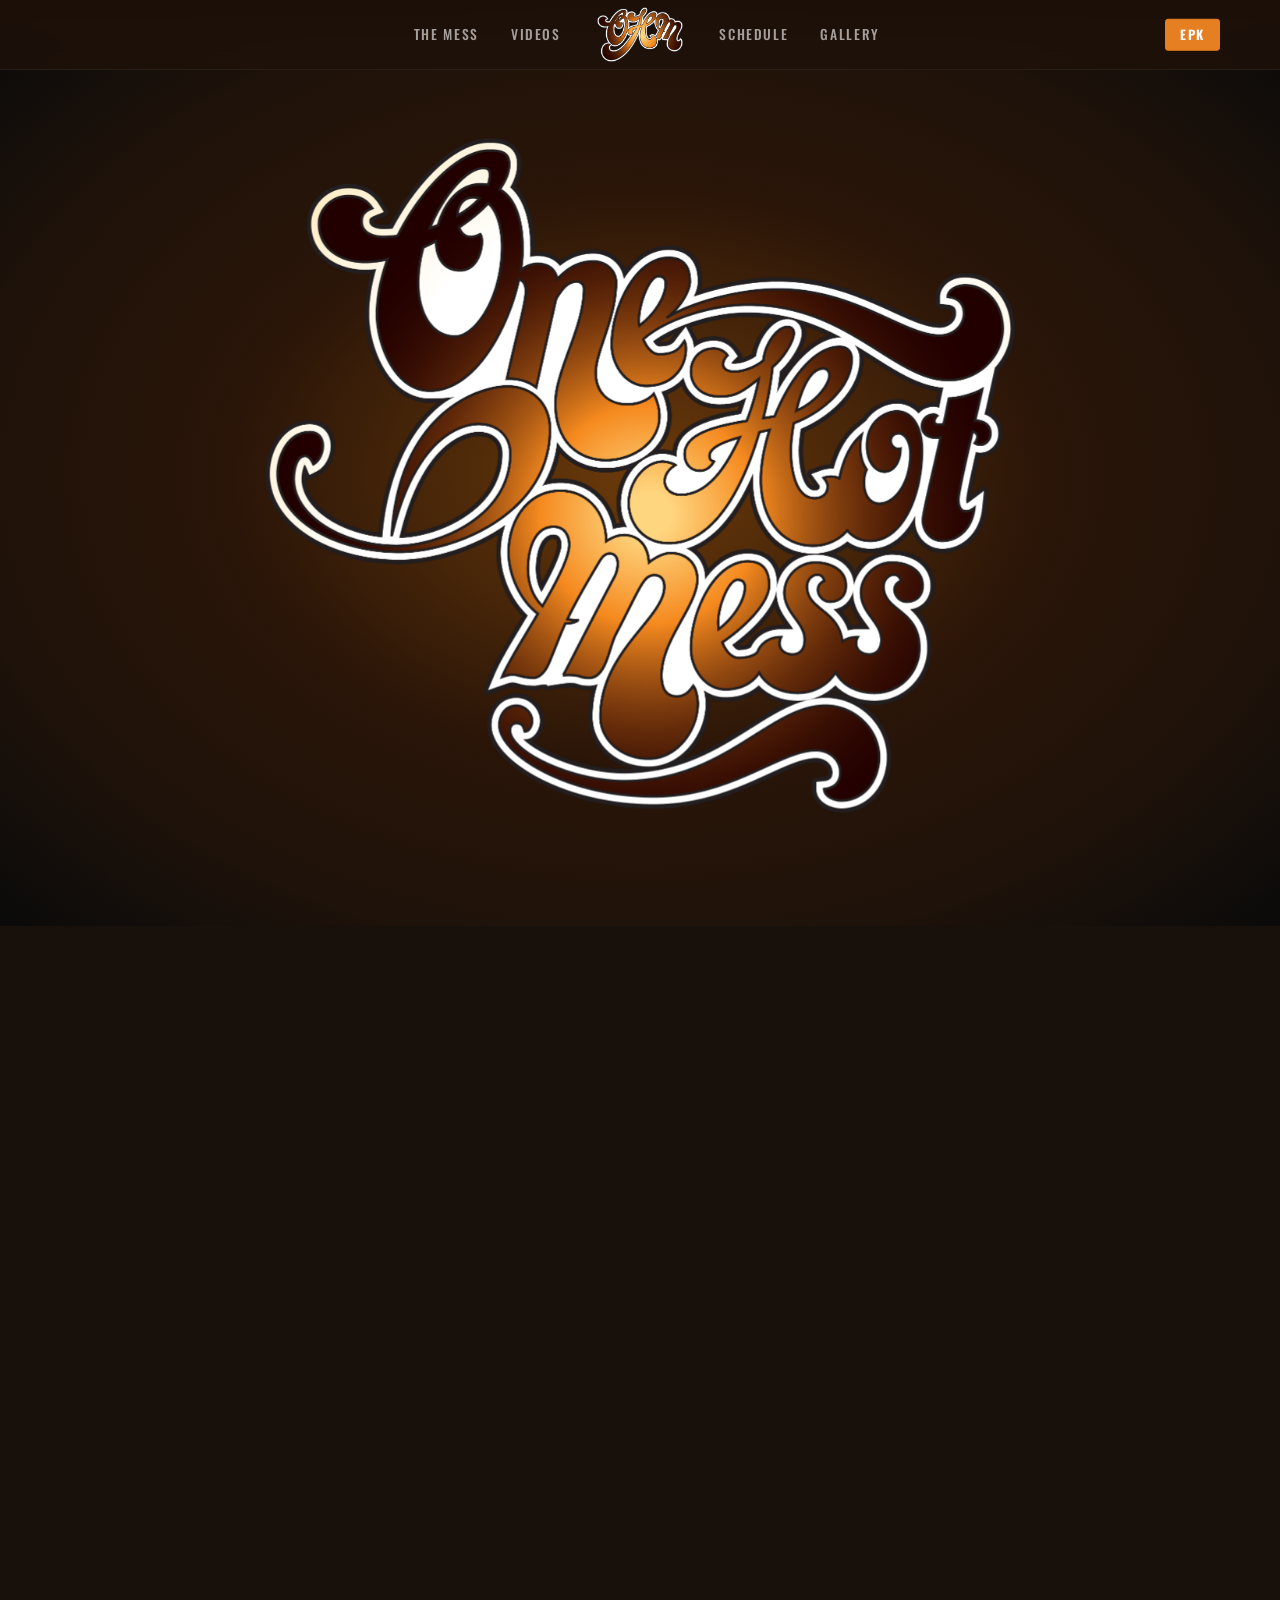
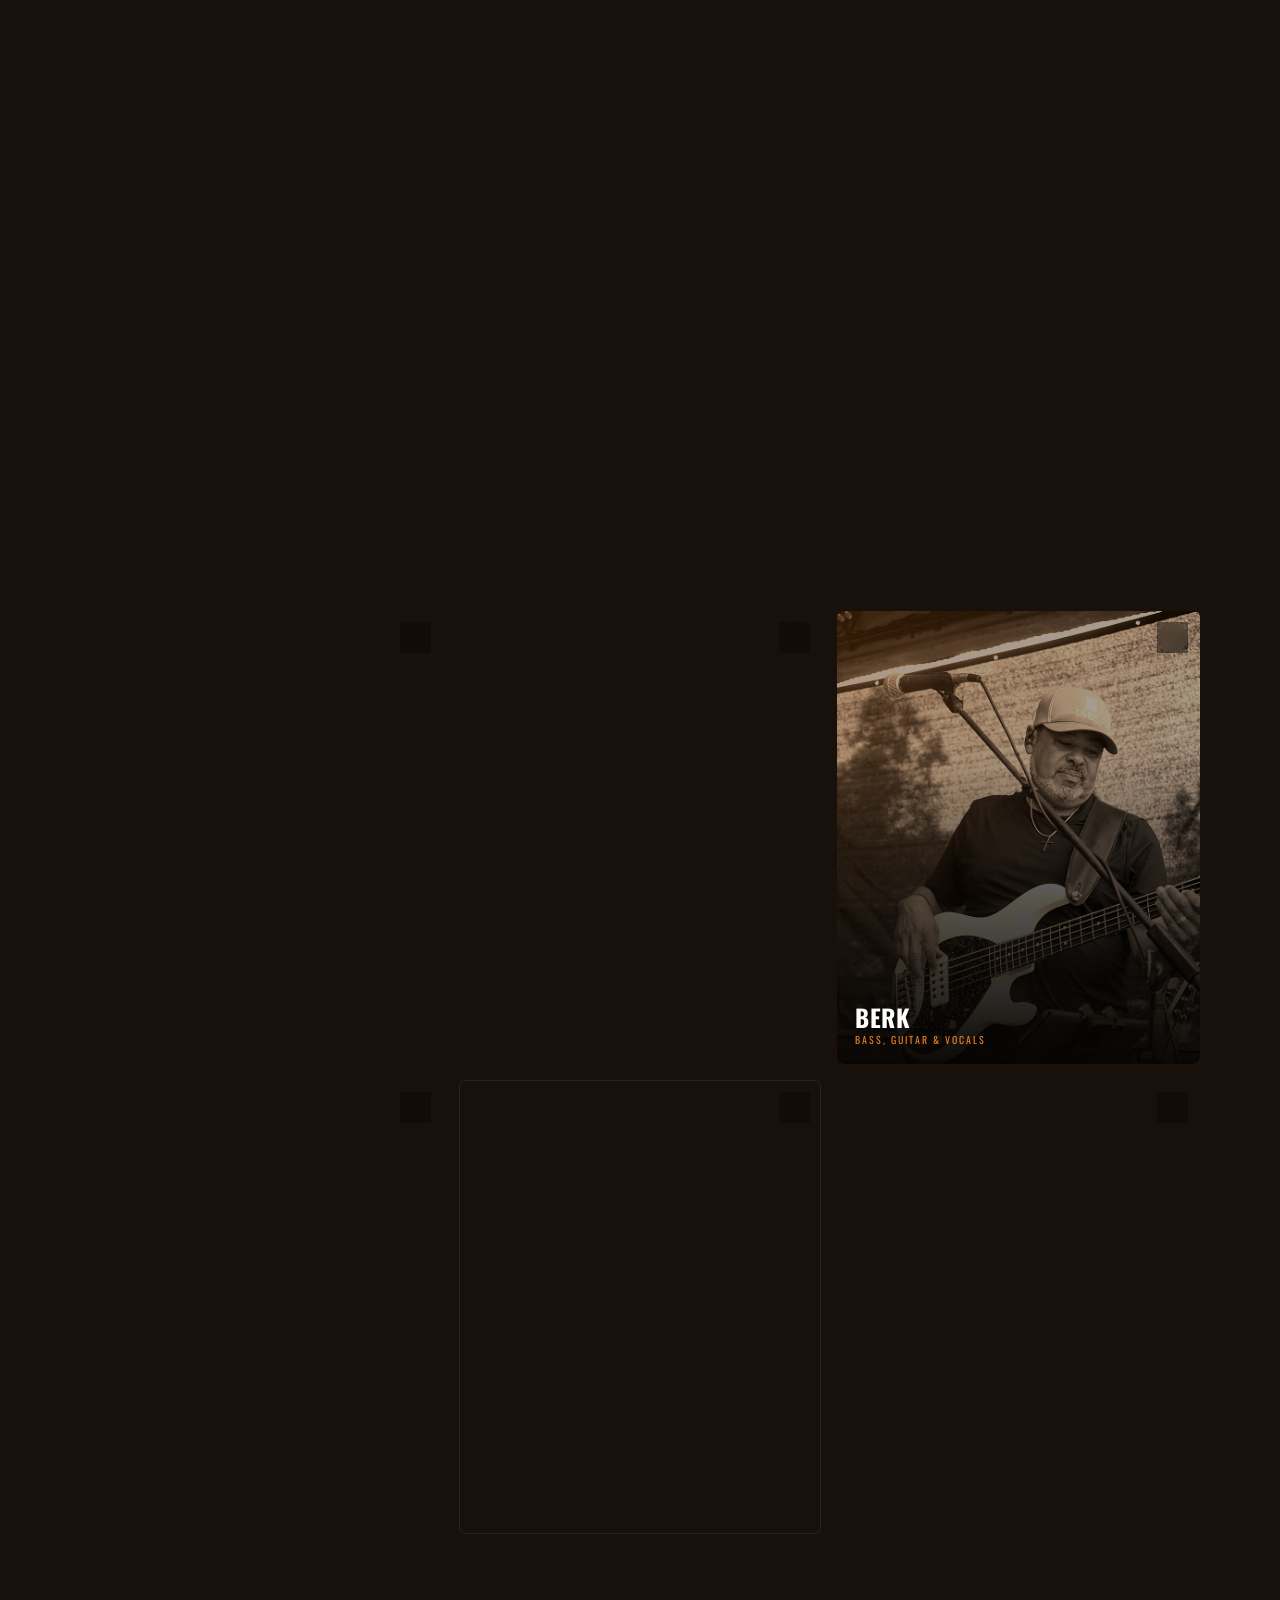
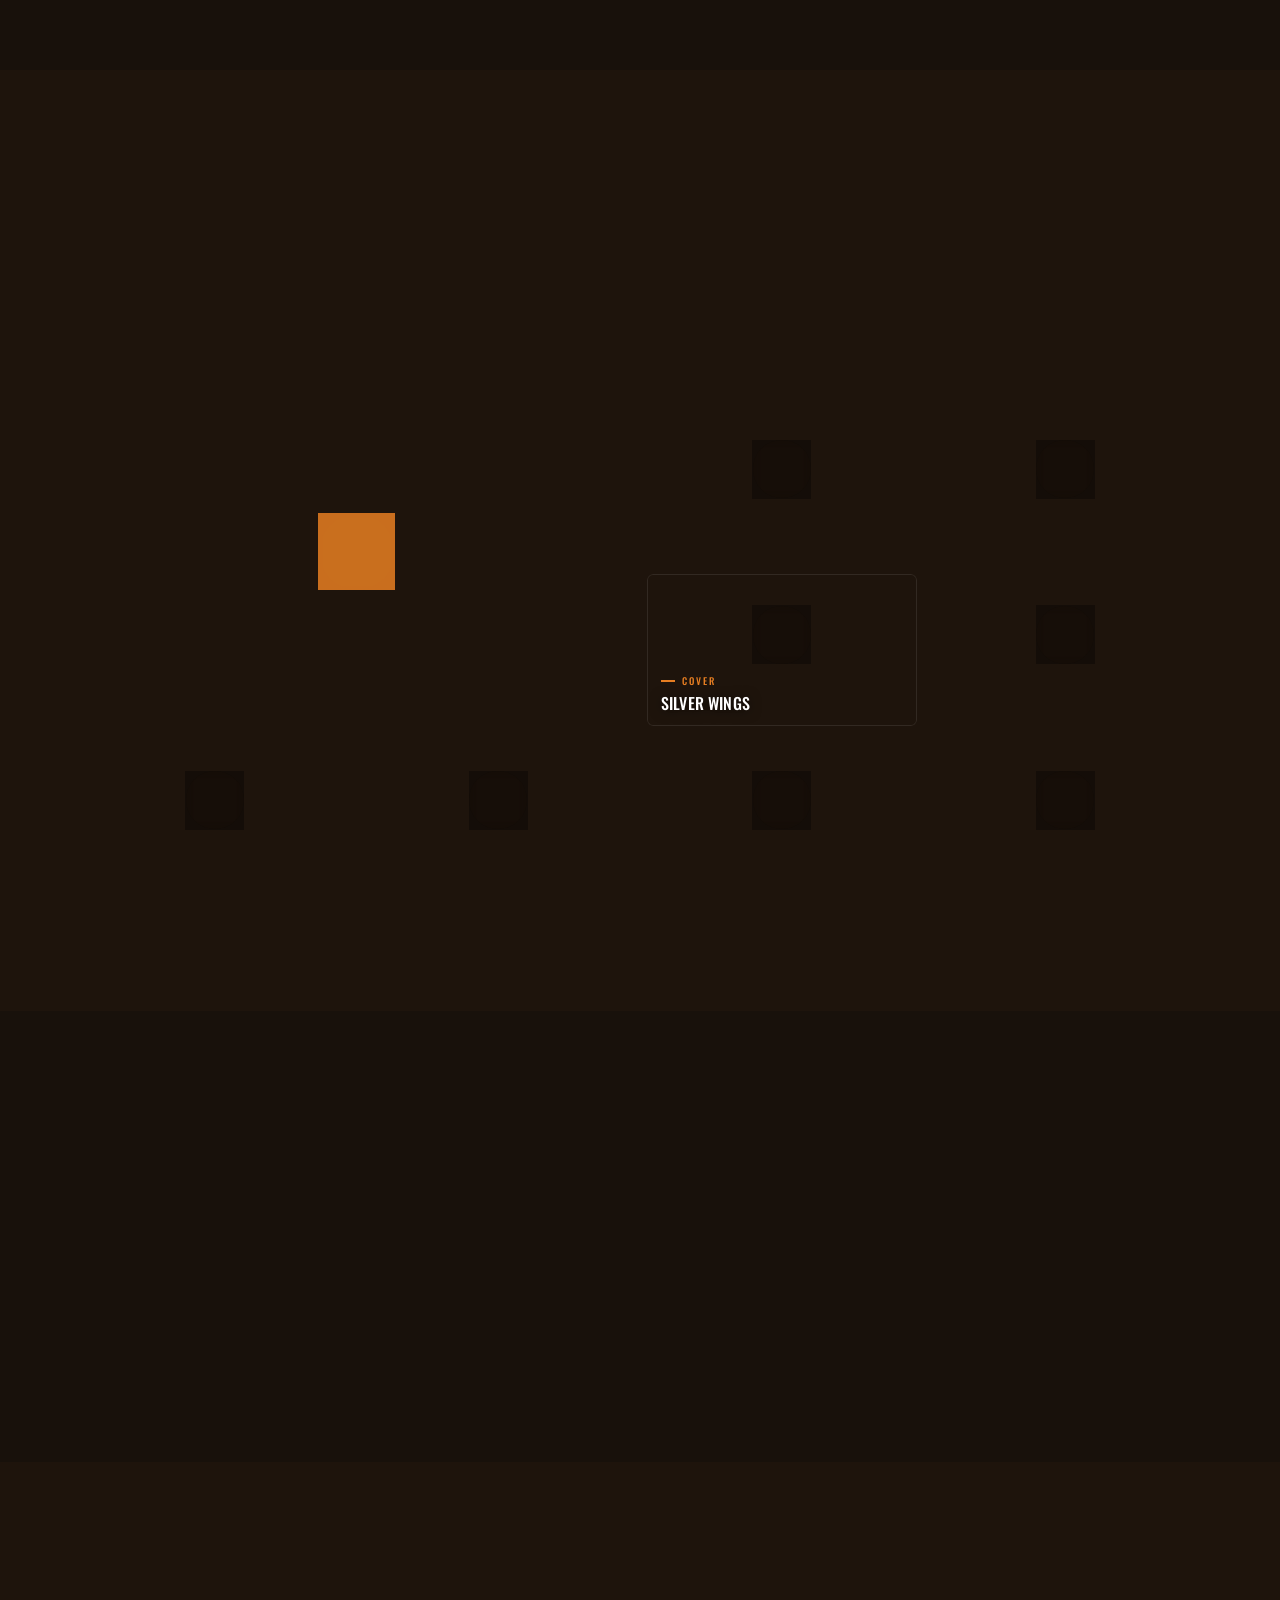
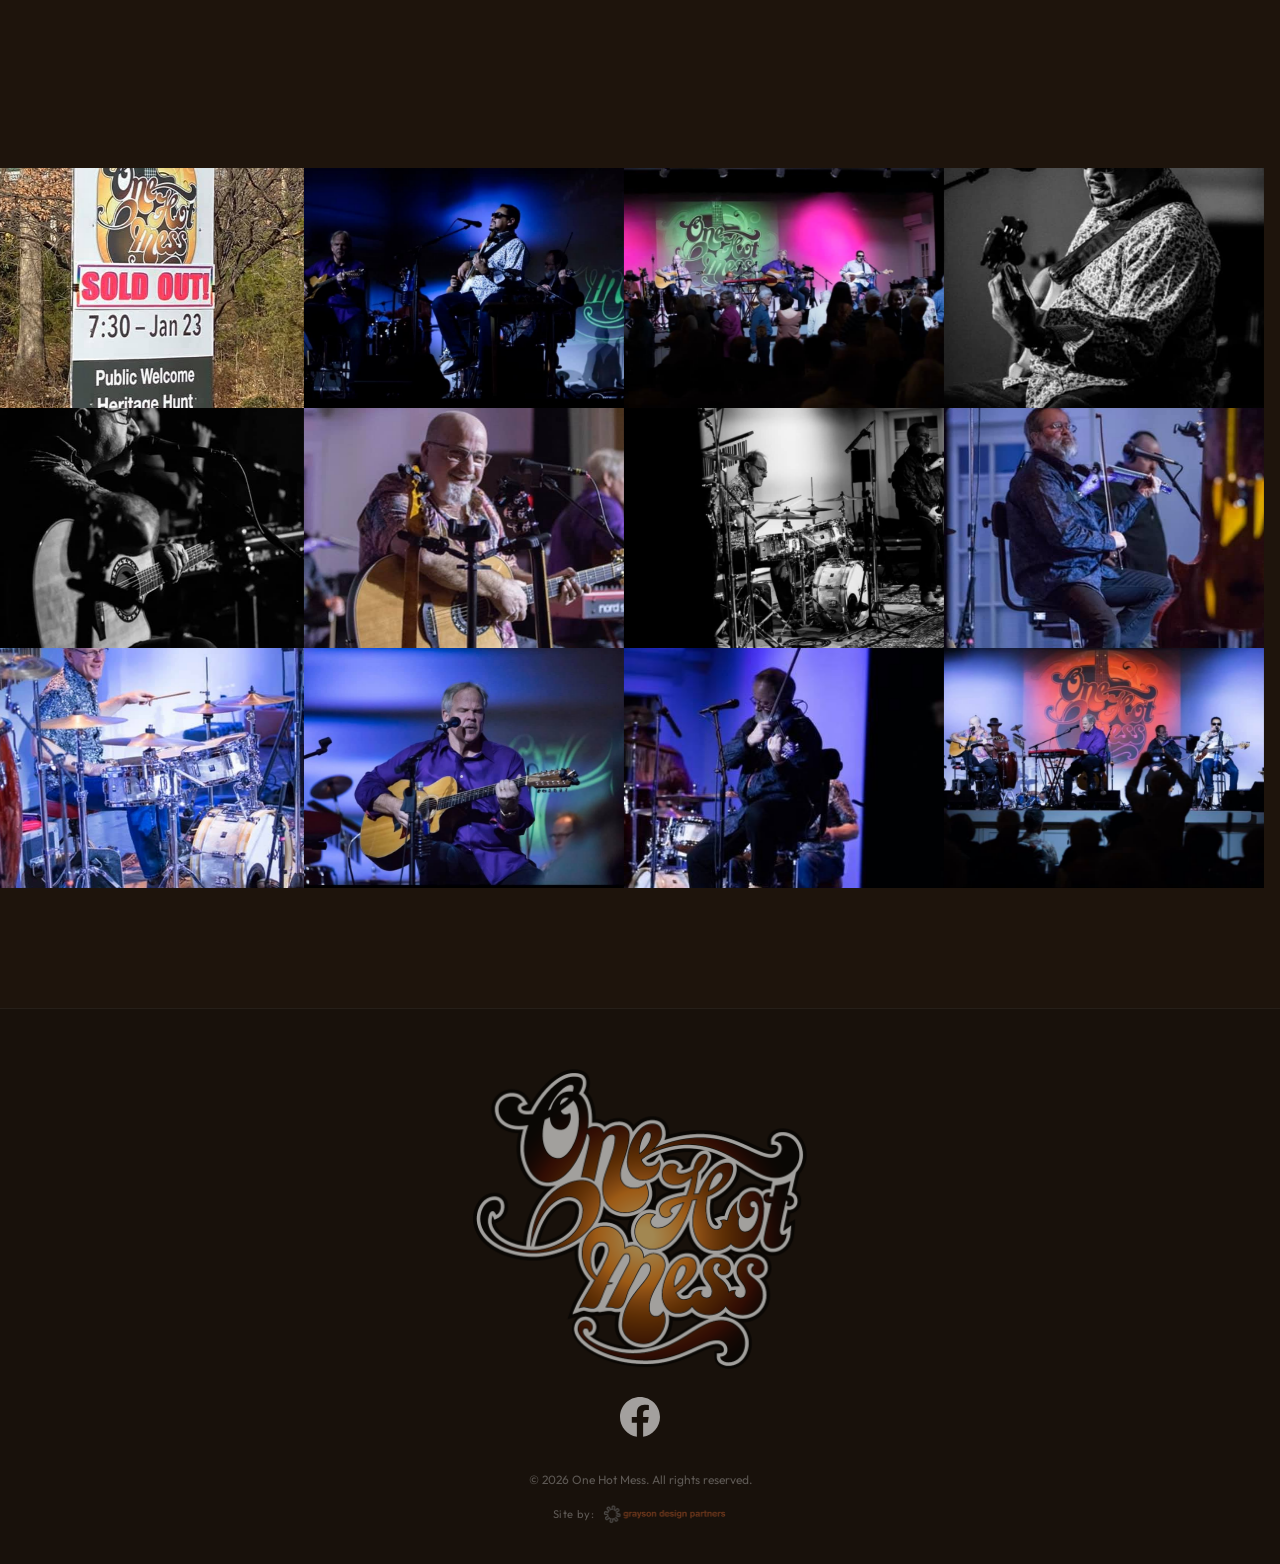
==== commit df034e5a: "Update Berk's bio: add last name Royster" ====
--- a/index.html
+++ b/index.html
@@ -402,7 +402,7 @@
                     </div>
 
                     <div class="member-bio-src" data-member="berk" data-fullname="Berk" data-role="Bass &middot; Guitar &middot; Lead &amp; Harmony Vocals">
-                        <p>Berk holds down the low end for One Hot Mess with the kind of pocket that makes a band sound twice its size. A veteran of the D.C. and Northern Virginia scene, he has spent years playing rock, R&amp;B, and soul dates, and brings all of it to bear on a classic rock setlist that never sits still for long.</p>
+                        <p>Berkley Royster holds down the low end for One Hot Mess with the kind of pocket that makes a band sound twice its size. A veteran of the D.C. and Northern Virginia scene, he has spent years playing rock, R&amp;B, and soul dates, and brings all of it to bear on a classic rock setlist that never sits still for long.</p>
                         <p>He plays for the song first — locking to the kick drum, leaving space where space belongs, and stepping forward only when the arrangement asks for it. He switches to guitar when a tune needs it and takes his share of lead vocals on top of the harmonies, which makes him the rare bass player everyone else on stage is quietly listening to. Berk is the floor the rest of the band stands on.</p>
                     </div>
 
